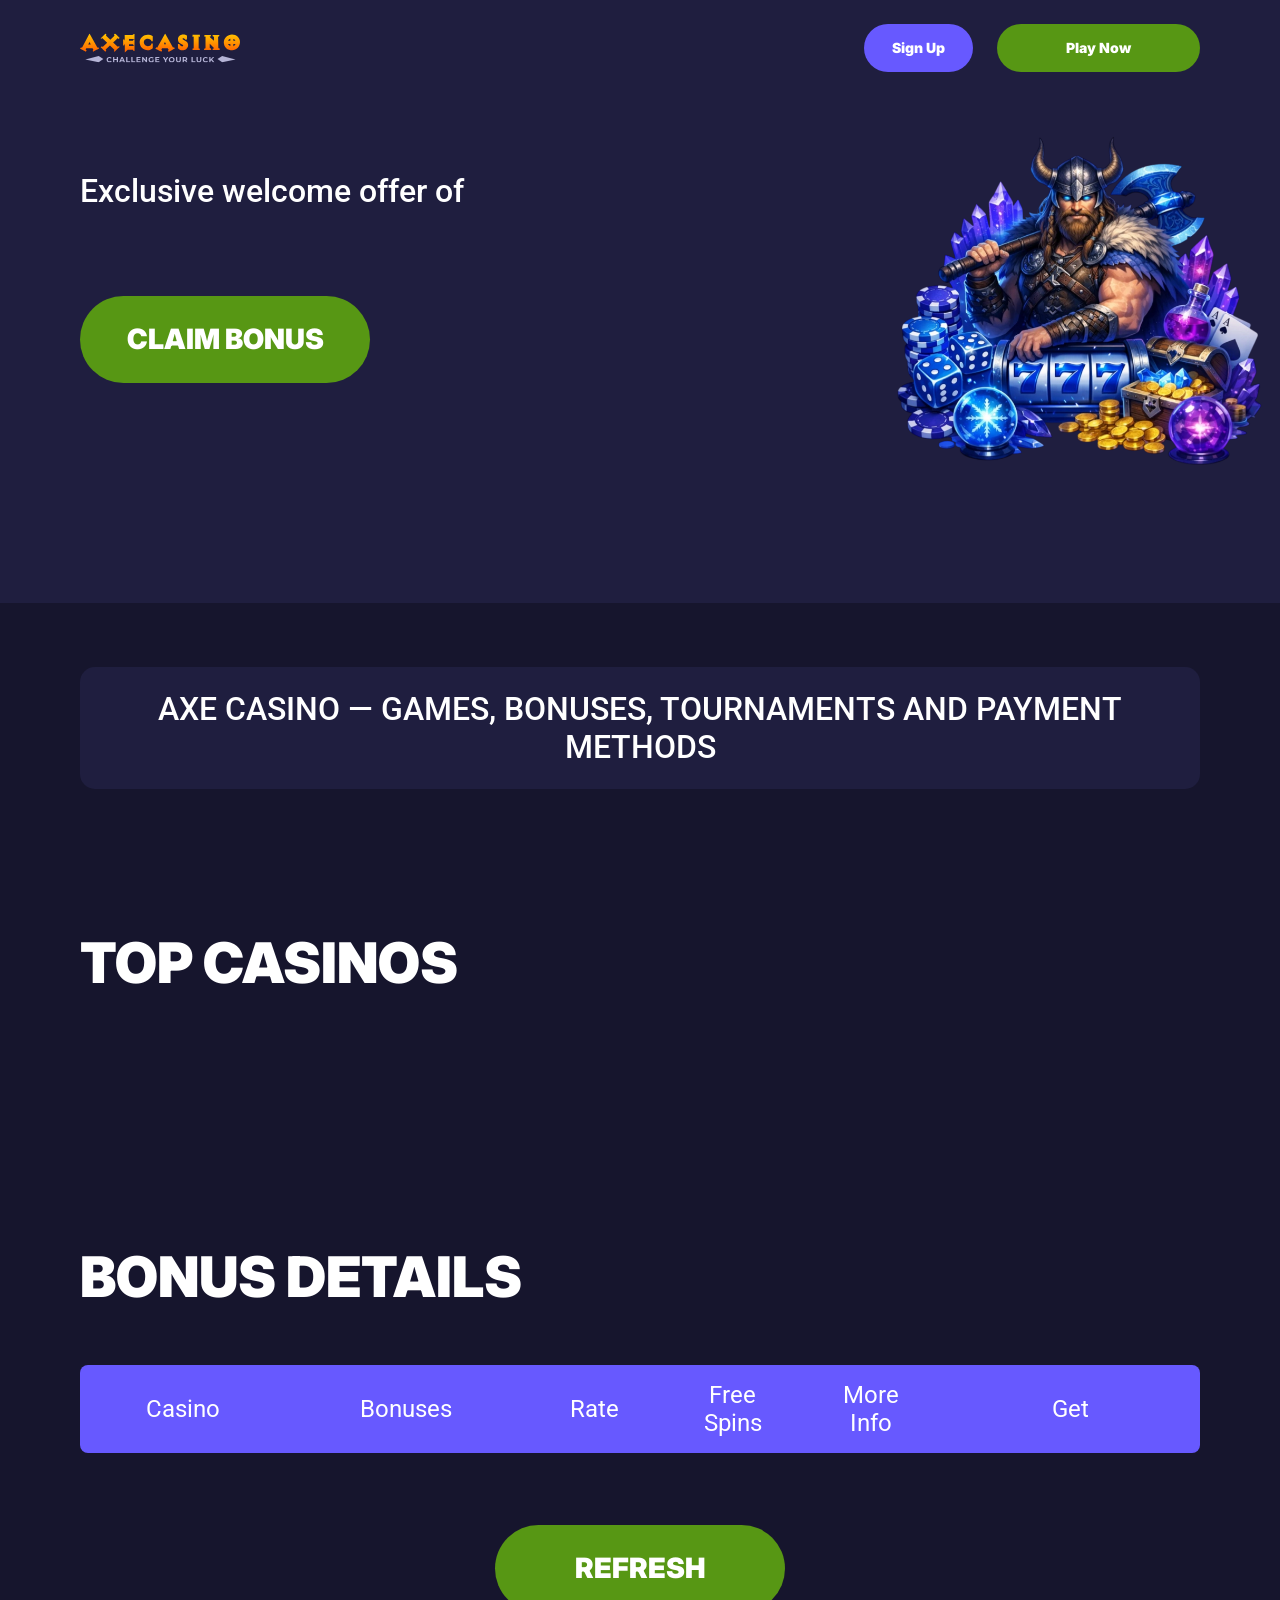
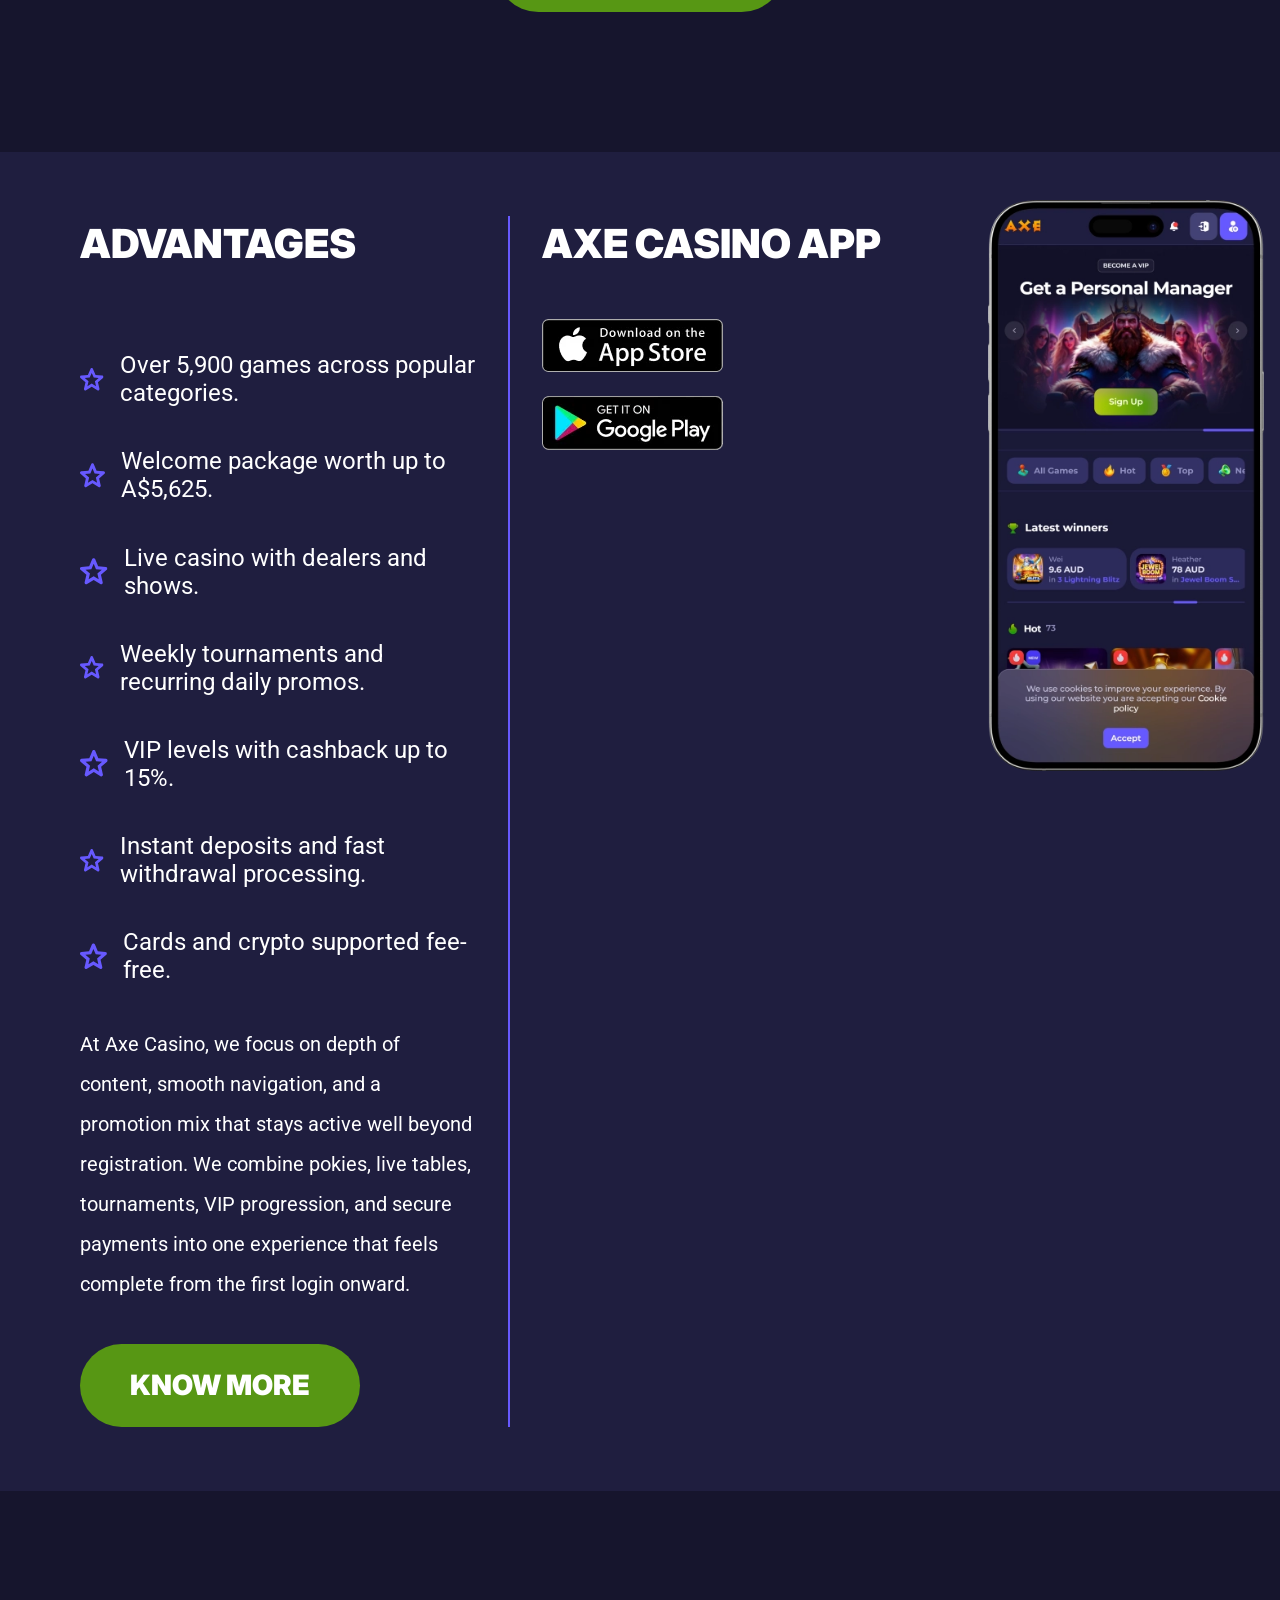
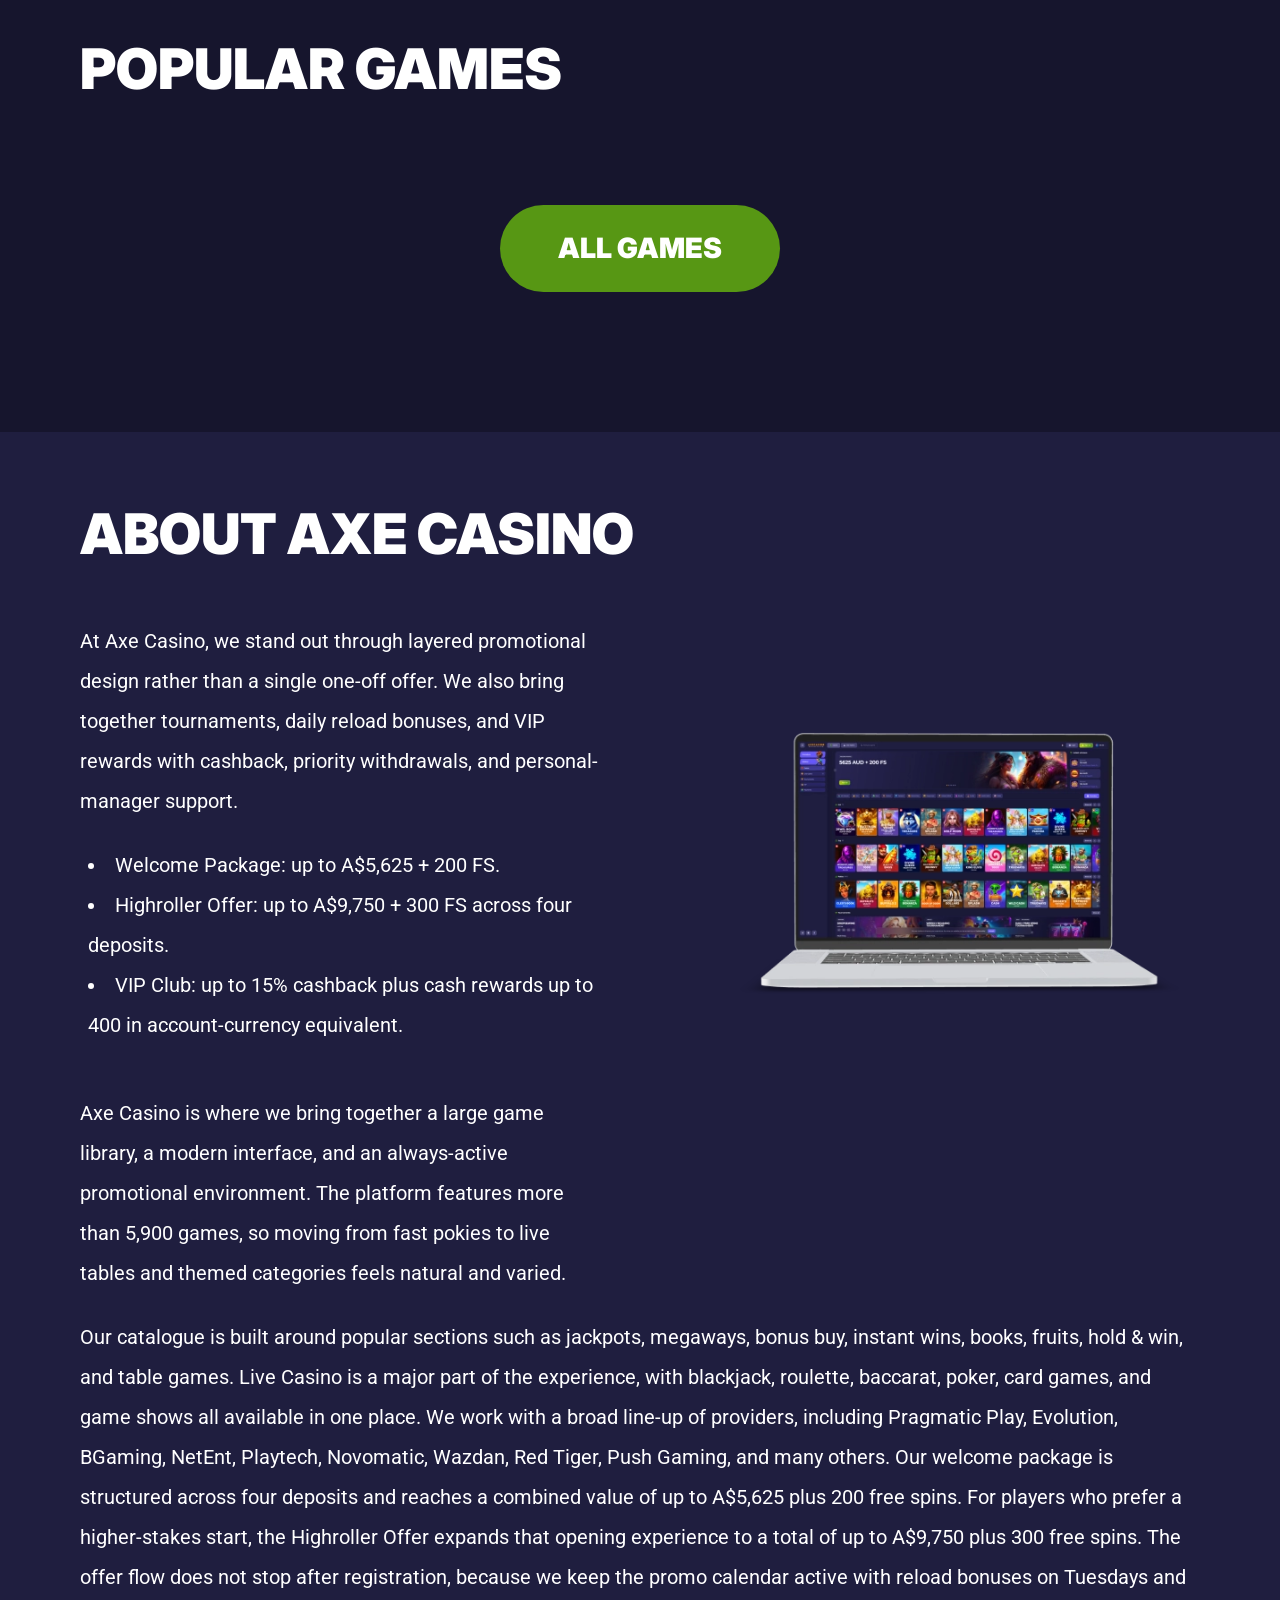
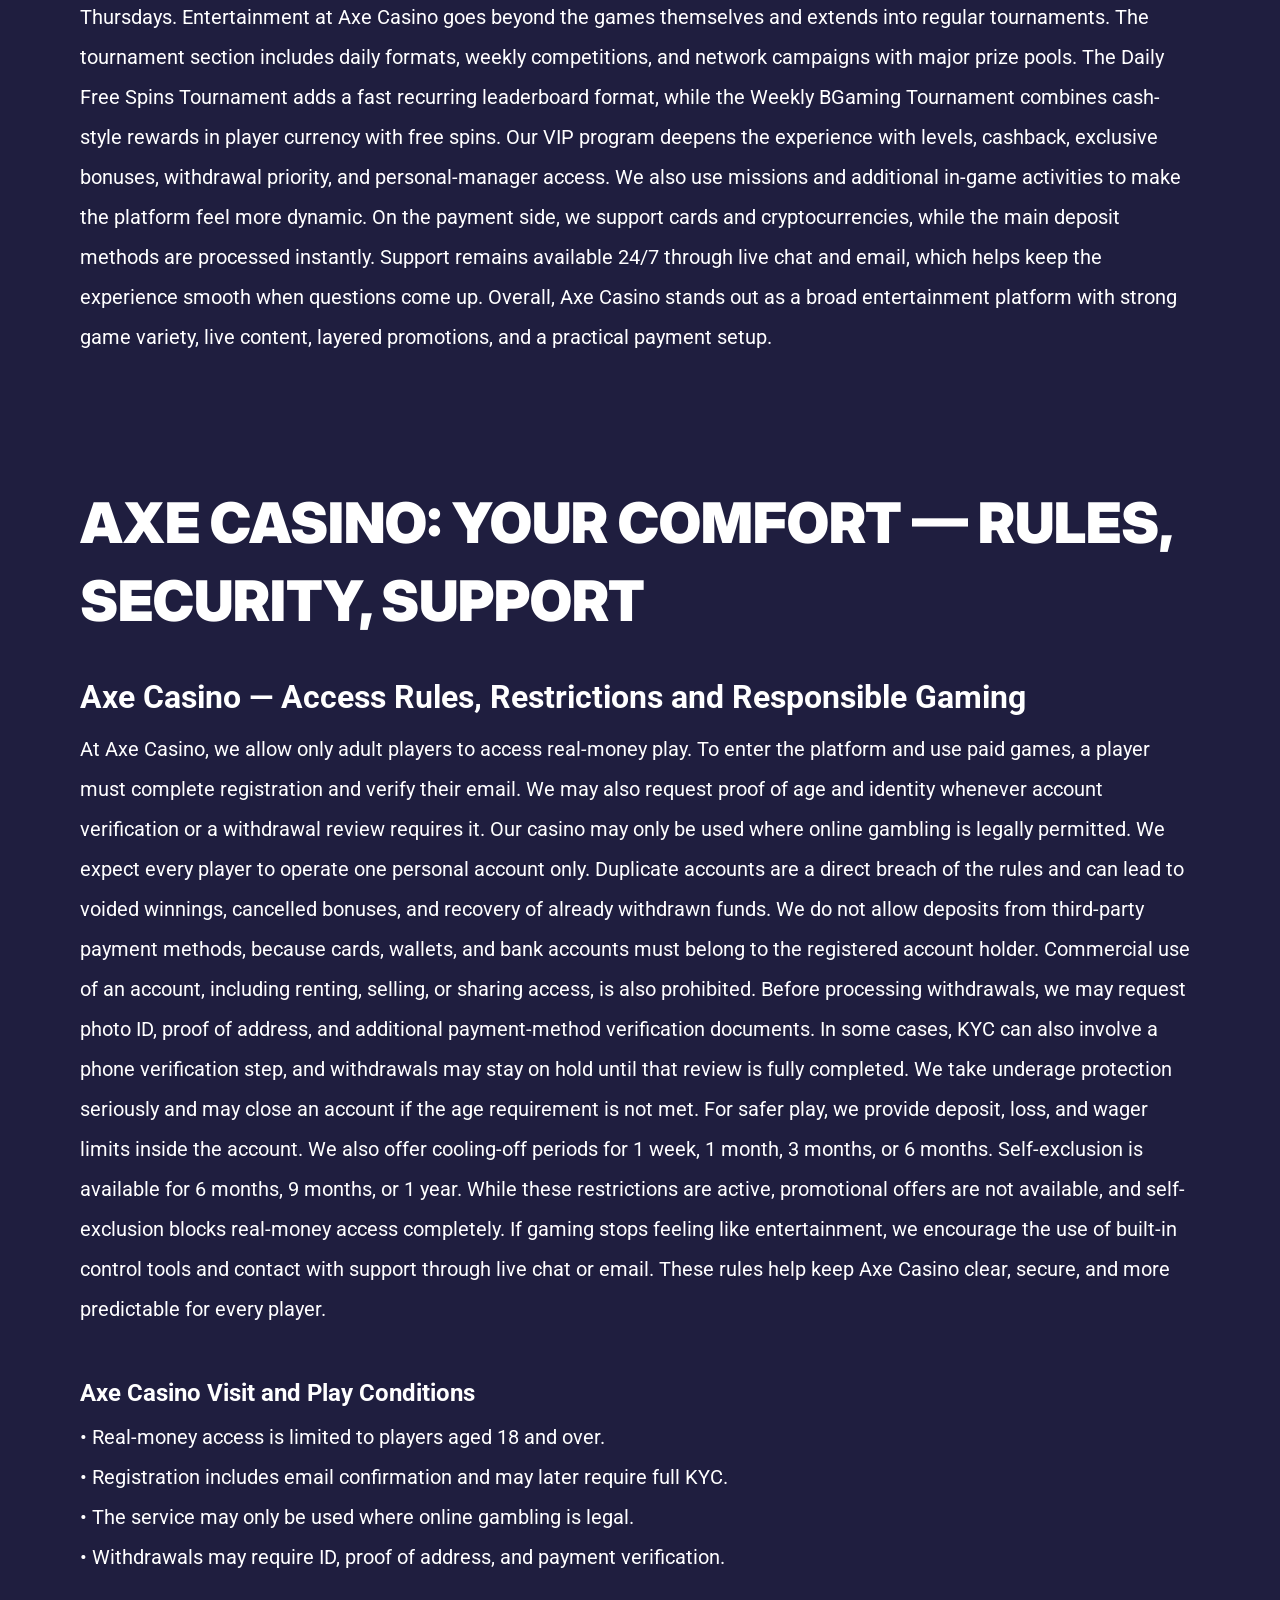
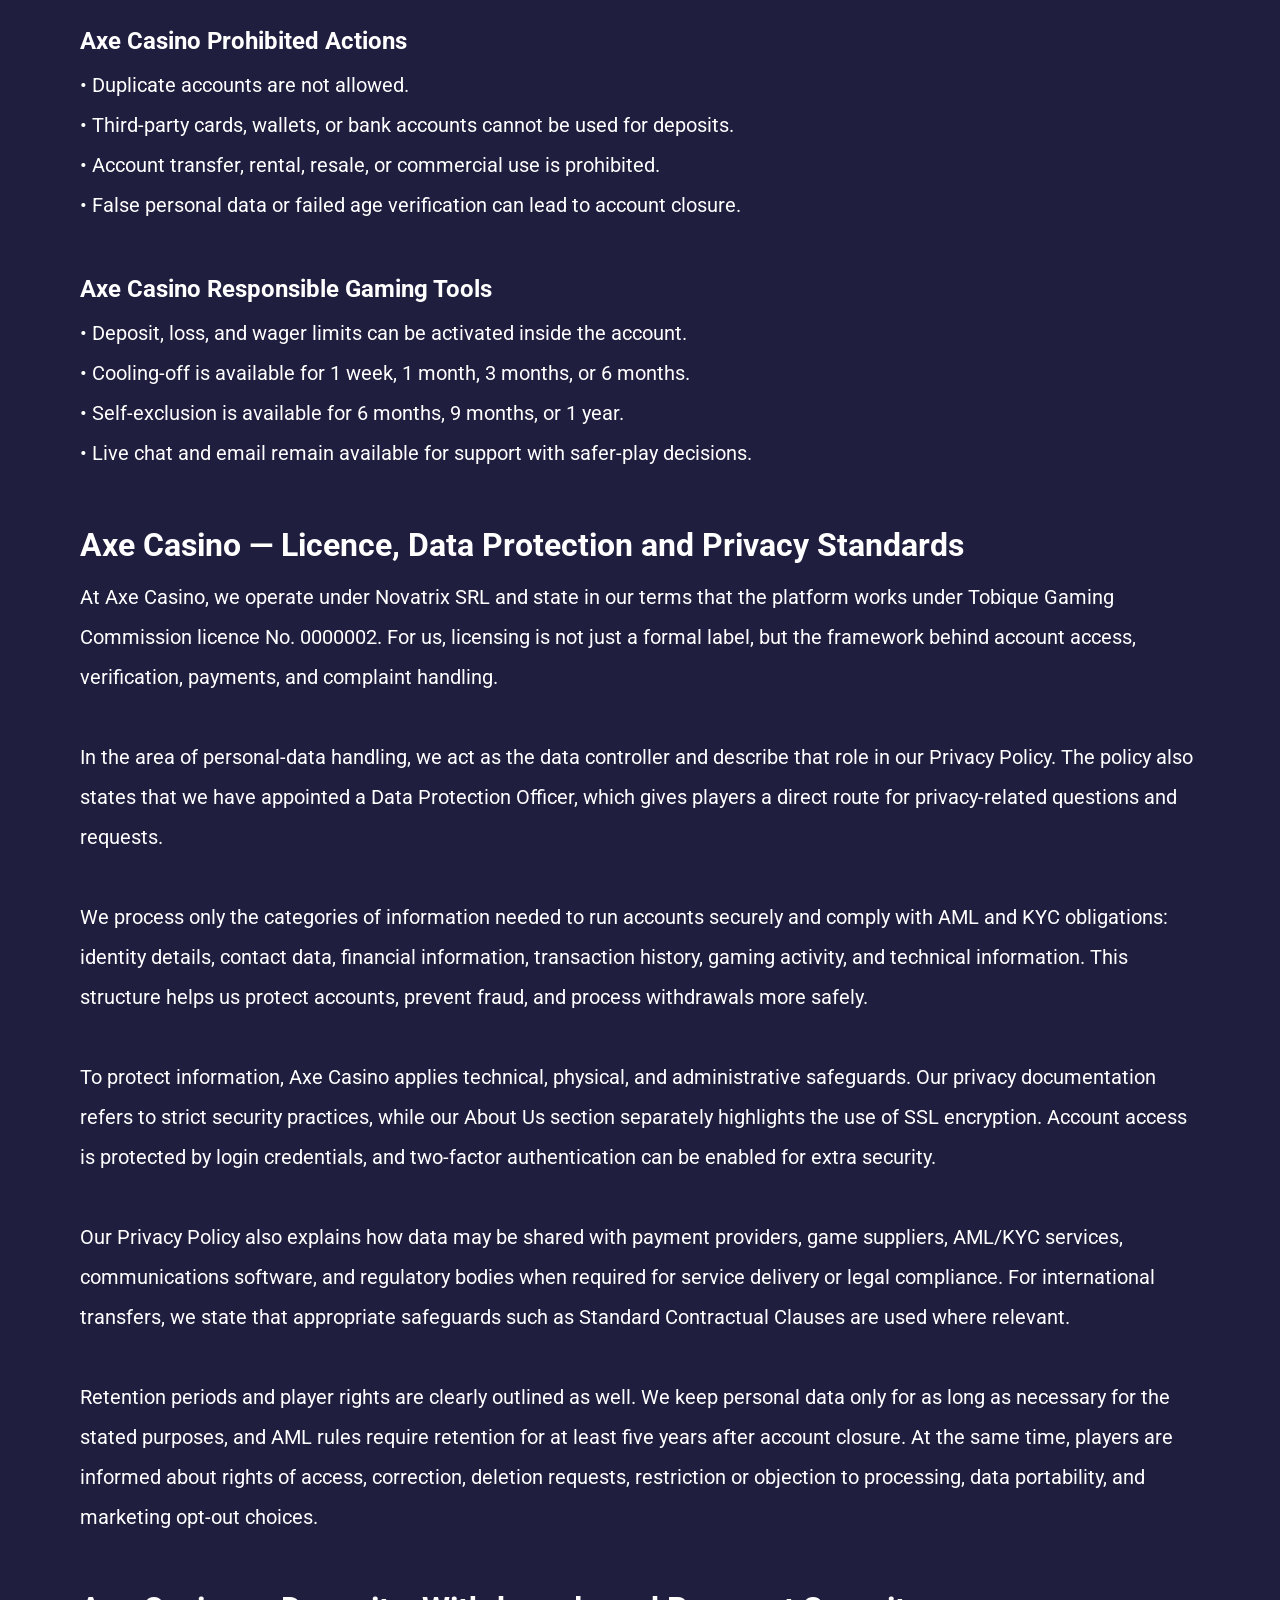
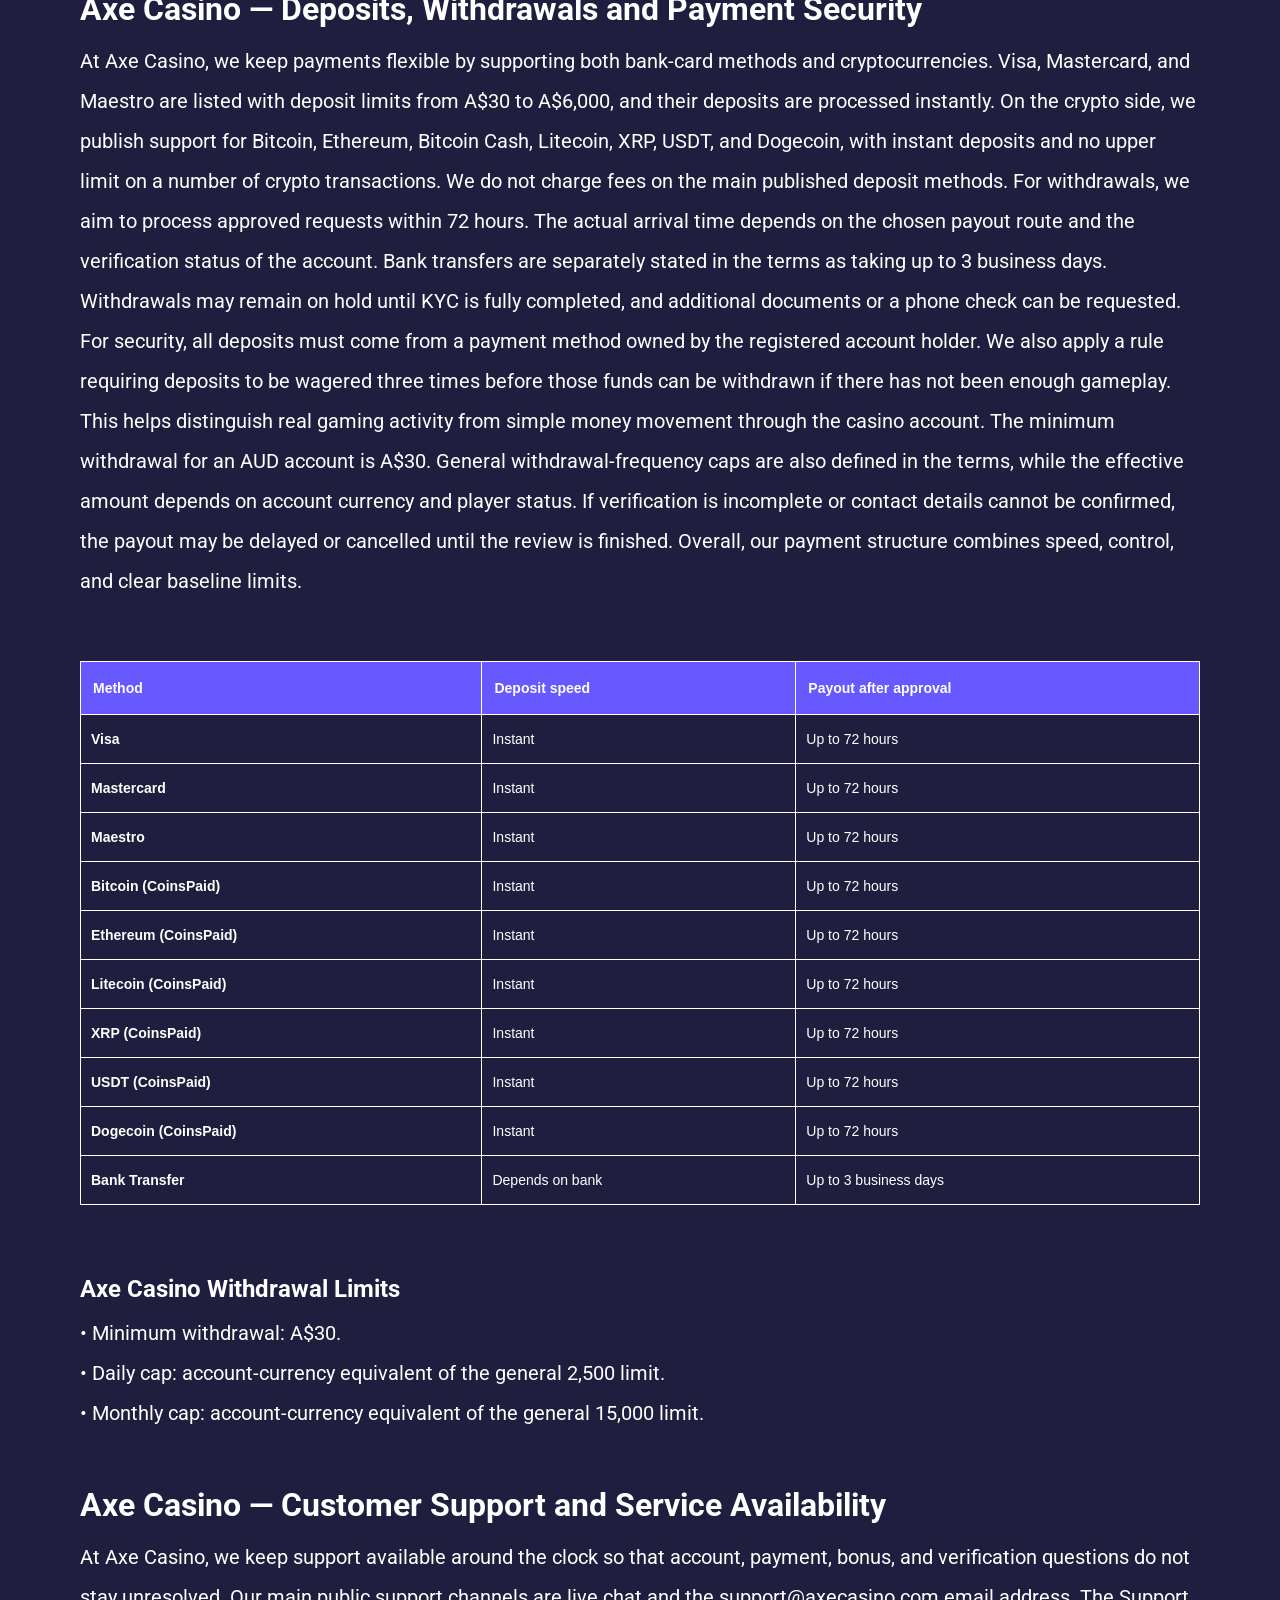
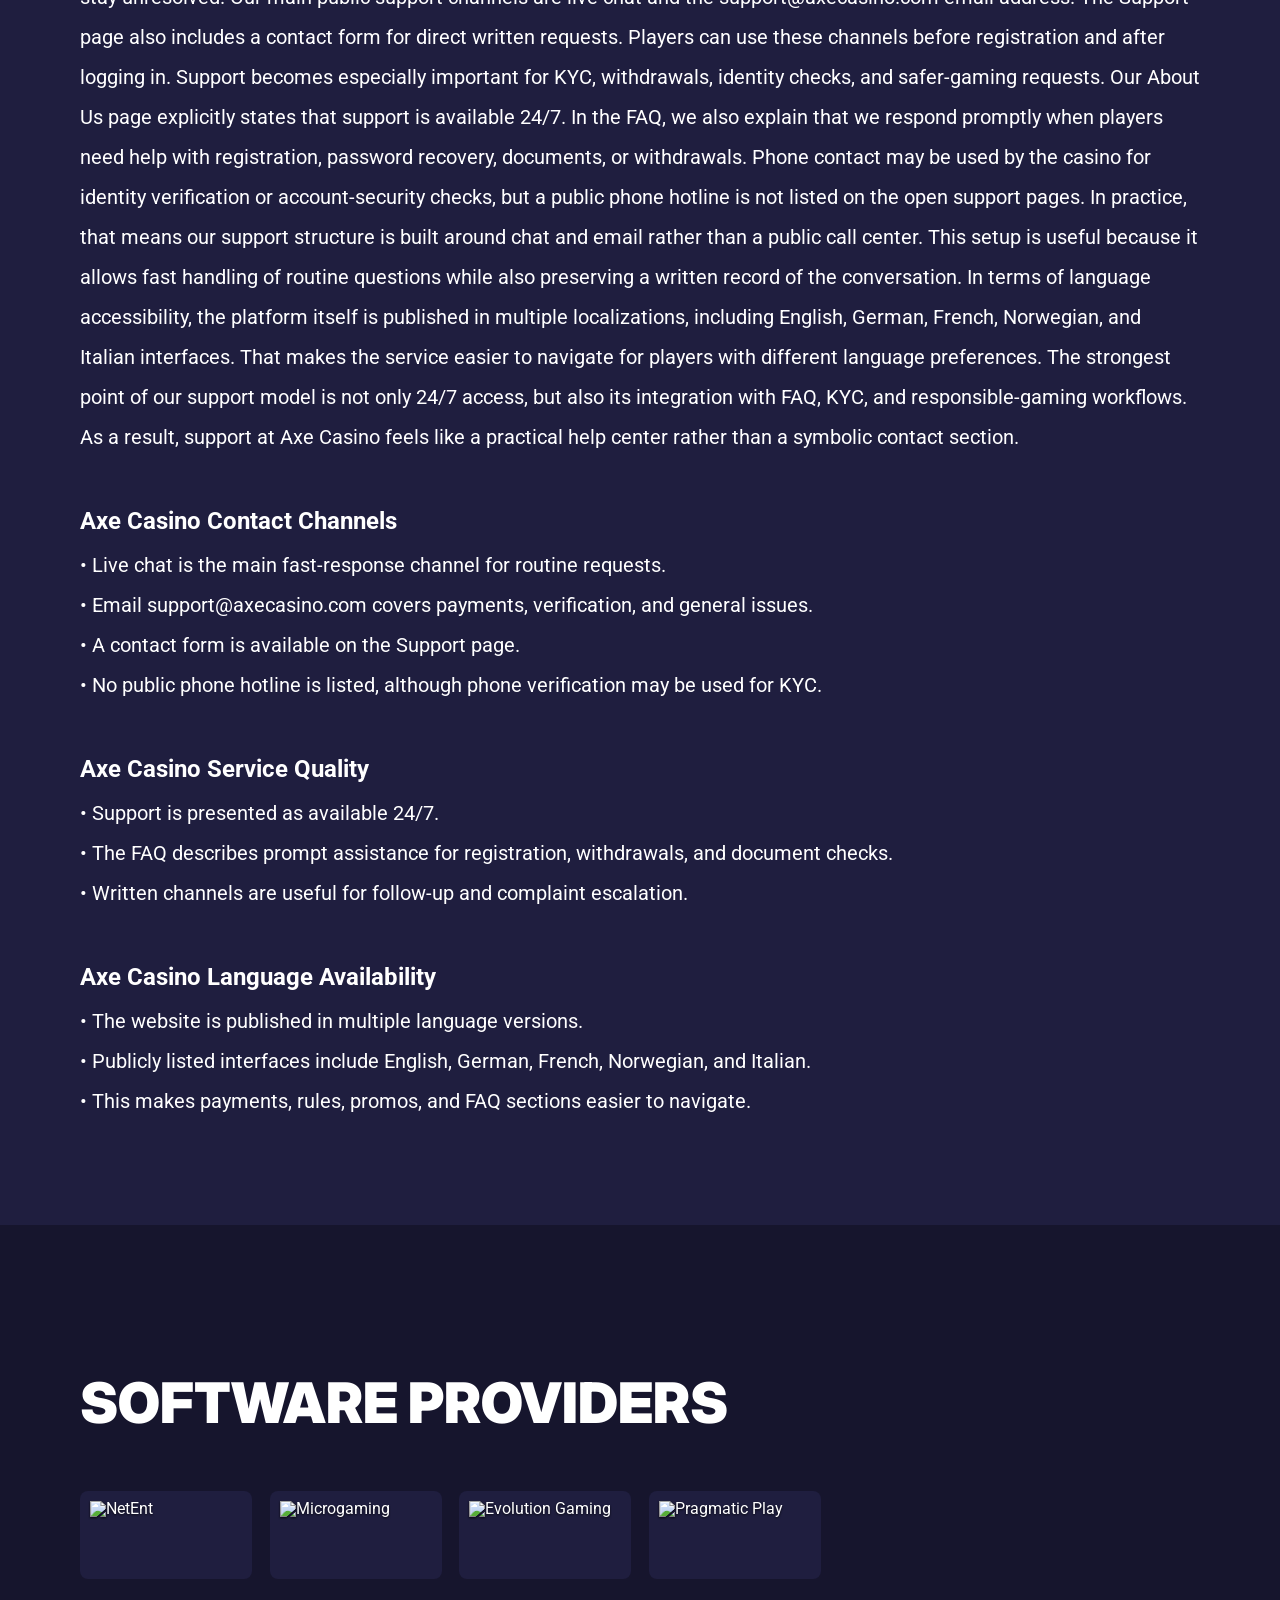
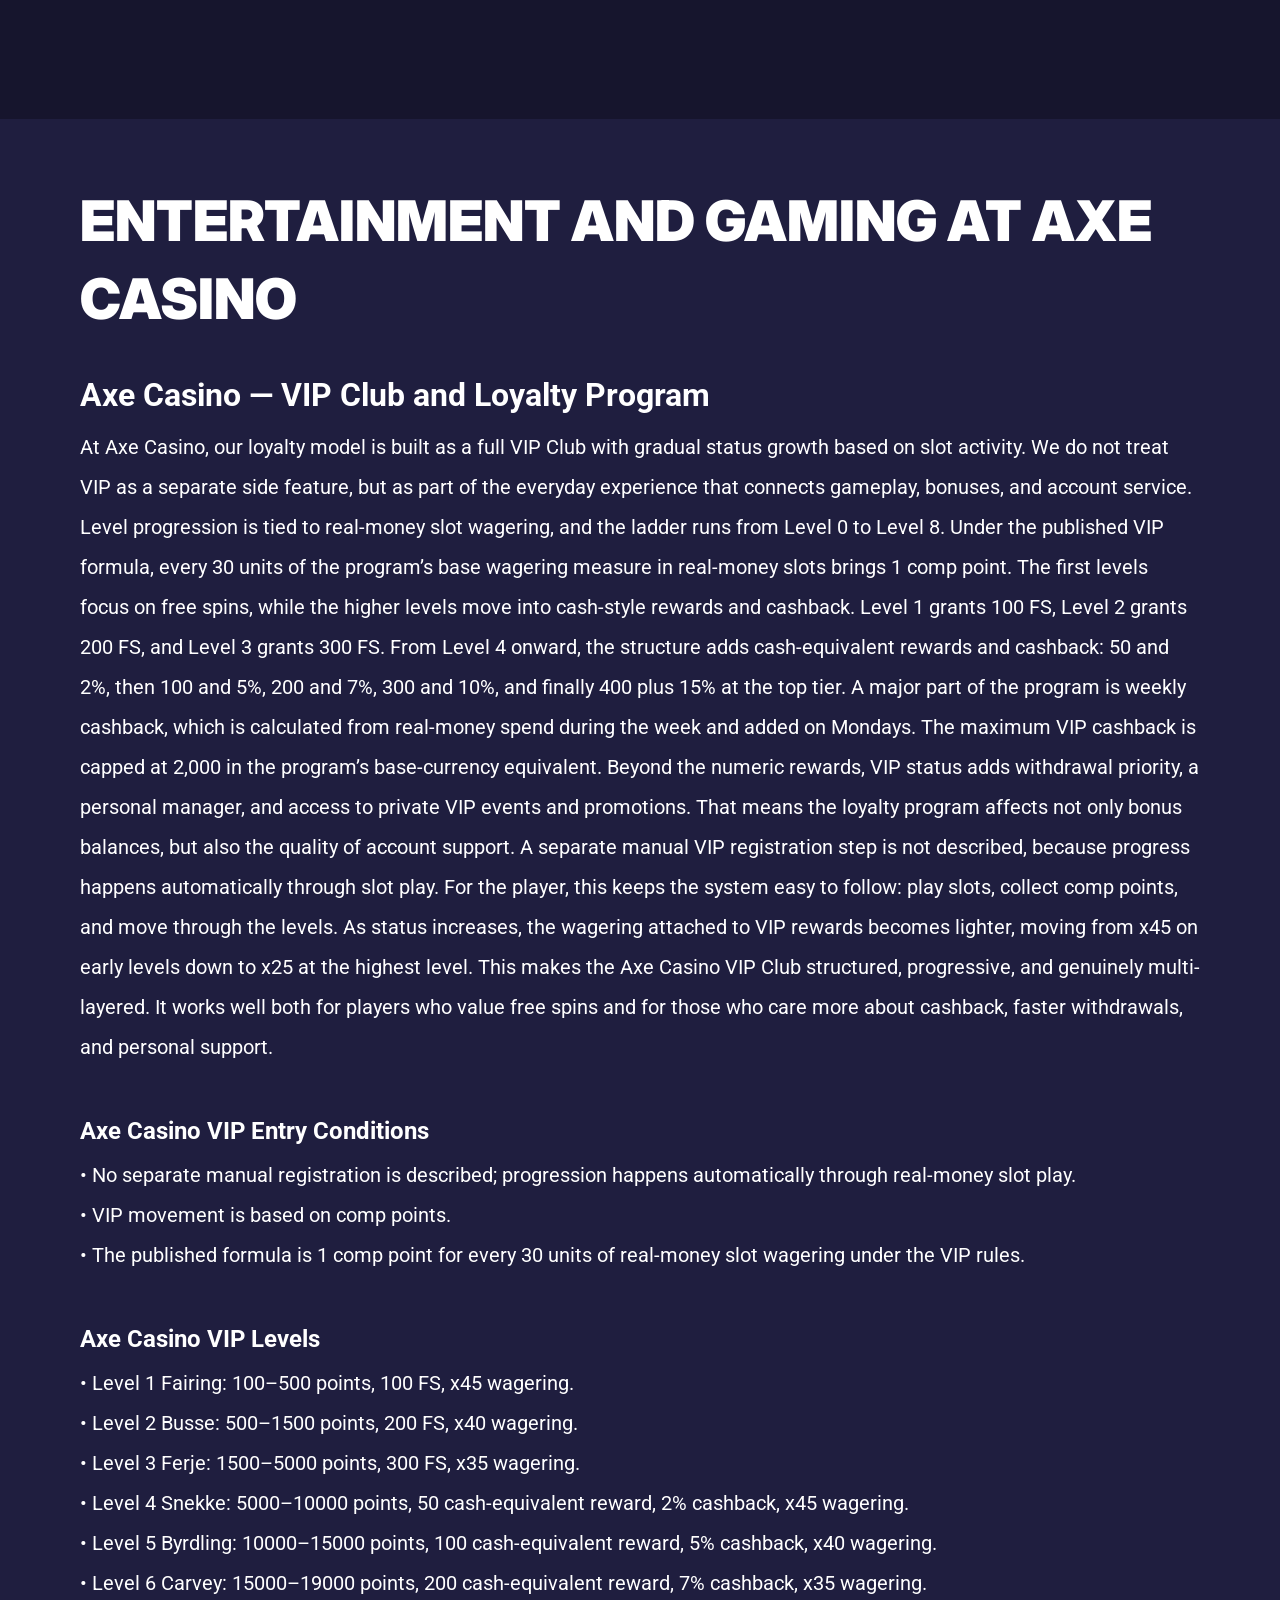
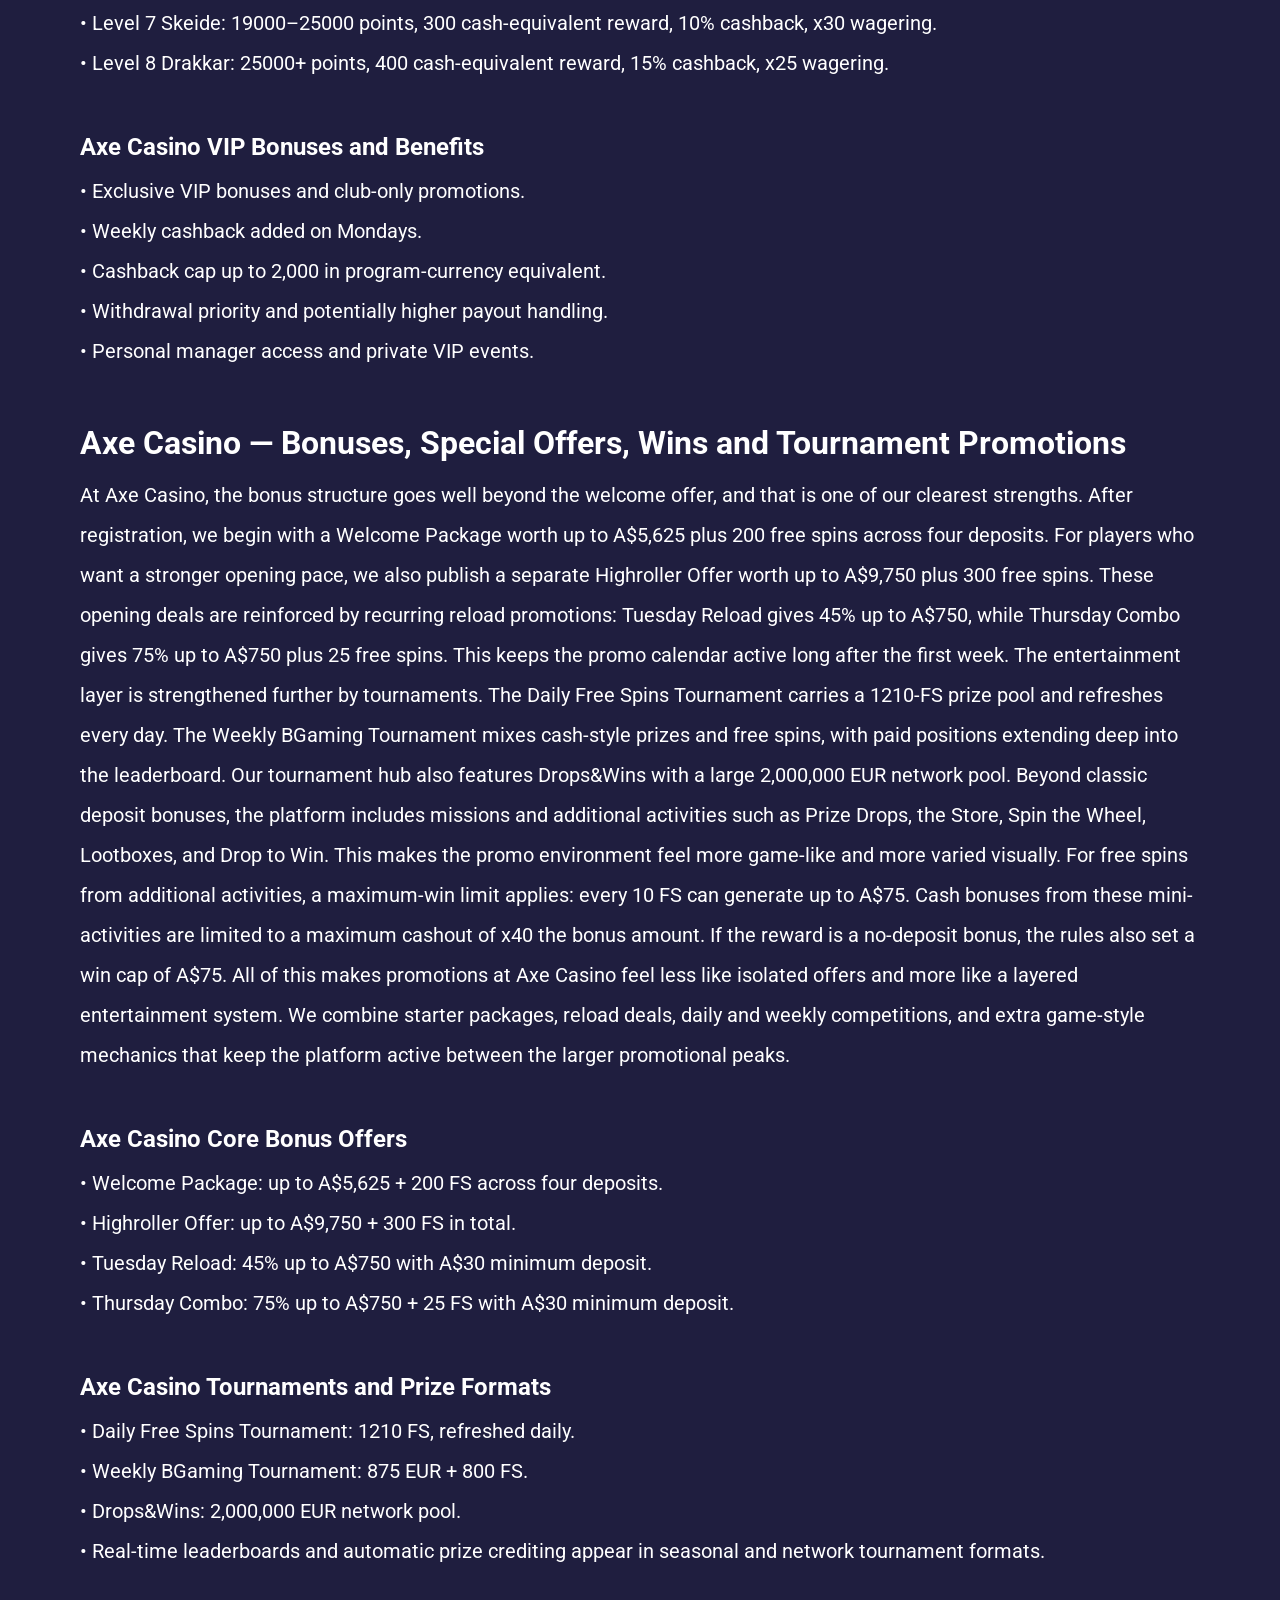
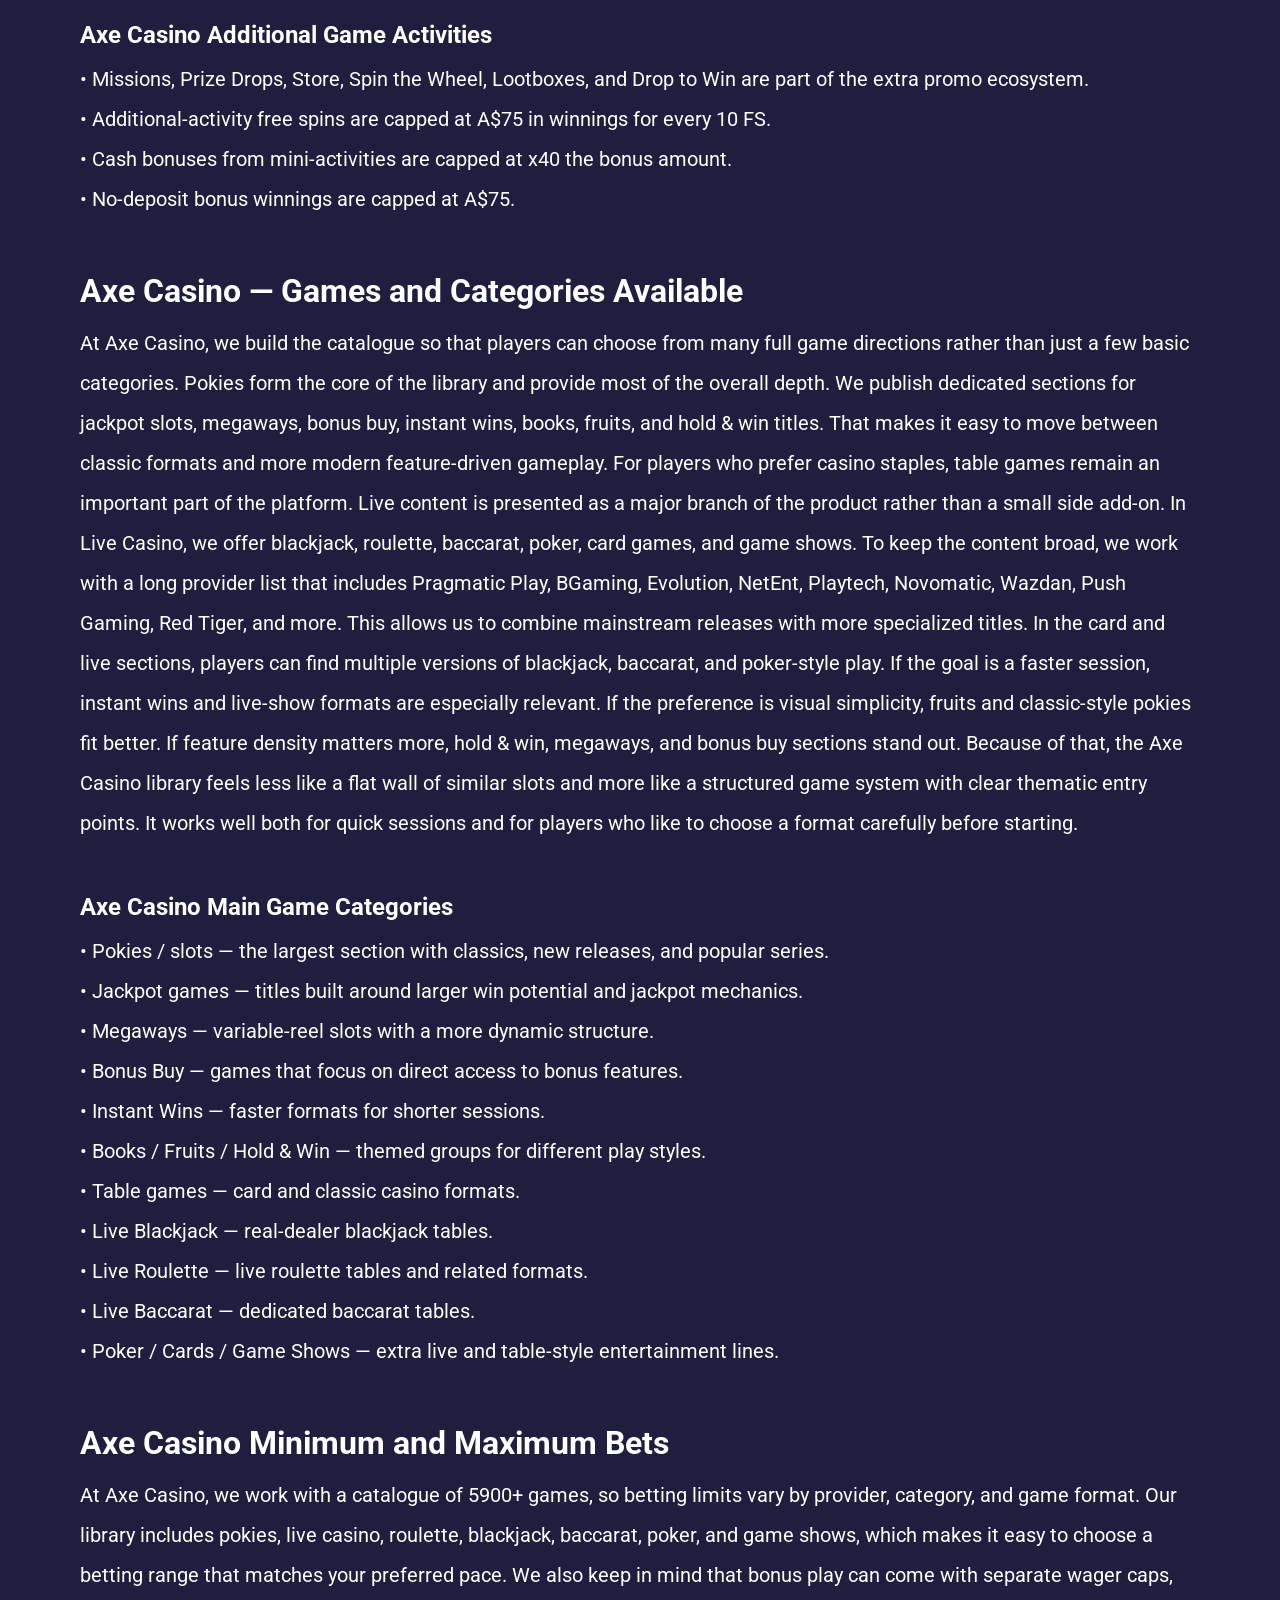
==== index.html @ 53b5c056 "Site update" ====
<!DOCTYPE html>
<html lang="en-AU">

<head>
    <meta charset="utf-8">

    <script src="./index.js"></script>

    <link rel="manifest" href="./manifest.json">

    <link rel="preconnect" href="https://fonts.googleapis.com" />
    <link rel="preconnect" href="https://fonts.gstatic.com" crossorigin />

    <!-- Google Fonts -->
    <link
            href="https://fonts.googleapis.com/css2?family=Inter:wght@300;400;500;600;700&display=swap"
            rel="stylesheet"
    />
    <!-- Google Fonts -->

    <!-- Google Fonts -->
    <link
            href="https://fonts.googleapis.com/css2?family=Roboto:wght@300;400;500;600;700&display=swap"
            rel="stylesheet"
    />

    <meta name="viewport" content="width=device-width, initial-scale=1, minimum-scale=1, maximum-scale=2">
    <link rel="preload" as="image" href="_assets/images/1774517701-logo-27.svg" fetchpriority="high">
    <link rel="stylesheet" href="./normalize.css">
    <link rel="stylesheet" href="./index.css">
    <meta name="theme-color" content="">
    <title>Axe Casino is a modern online casino with a large selection of slots, live games, bonus offers, tournaments, and convenient payment methods. Explore registration, login, payouts, VIP features, and the key highlights of Axe Casino.</title>
    <meta name="description"
          content="Paf Casino Sweden erbjuder snabba uttag, satsningsfria bonusar, ett brett urval av spel, säkra insättningar och uttag. Spela med komfort och säkerhet och glöm inte att hämta din bonus!">
    <link rel="canonical" href="https://axecasino-online.com">
    <meta property="og:title" content="Axe Casino is a modern online casino with a large selection of slots, live games, bonus offers, tournaments, and convenient payment methods. Explore registration, login, payouts, VIP features, and the key highlights of Axe Casino.">
    <meta property="og:description"
          content="Paf Casino Sweden erbjuder snabba uttag, satsningsfria bonusar, ett brett urval av spel, säkra insättningar och uttag. Spela med komfort och säkerhet och glöm inte att hämta din bonus!">
    <meta property="og:url" content="https://axecasino-online.com">
    <meta property="og:site_name" content="Axe Casino is a modern online casino with a large selection of slots, live games, bonus offers, tournaments, and convenient payment methods. Explore registration, login, payouts, VIP features, and the key highlights of Axe Casino.">
    <meta property="og:locale" content="en-AU">
    <meta property="og:image" content="_assets/images/1774517724-axec.webp">
    <meta property="og:image:width" content="1200">
    <meta property="og:image:height" content="630">
    <meta property="og:type" content="website">
    <meta name="twitter:card" content="summary_large_image">
    <meta name="twitter:site" content="axecasino-online.com">
    <meta name="twitter:title" content="Axe Casino is a modern online casino with a large selection of slots, live games, bonus offers, tournaments, and convenient payment methods. Explore registration, login, payouts, VIP features, and the key highlights of Axe Casino.">
    <meta name="twitter:description"
          content="Paf Casino Sweden erbjuder snabba uttag, satsningsfria bonusar, ett brett urval av spel, säkra insättningar och uttag. Spela med komfort och säkerhet och glöm inte att hämta din bonus!">
    <meta name="twitter:image" content="_assets/images/1774517724-axec.webp">
    <meta name="twitter:image:width" content="1200">
    <meta name="twitter:image:height" content="630">
    <link rel="icon" href="_assets/images/1774517724-favicon-13.webp" type="image/x-icon" sizes="16x16">
    <meta name="language" content="en-AU">

    <link rel="apple-touch-icon" href="_assets/images/1774517694-favicon-13.webp" sizes="96x96">
    <link rel="icon" href="_assets/images/1774517694-favicon-13.webp" type="image/webp" sizes="192x192">

    <link rel="preload" href="_assets/images/1774517752-axec.webp" as="image" fetchpriority="high">

    <link rel="alternate" hreflang="x-default" href="https://axecasino-online.com" />
    <link rel="alternate" hreflang="en" href="https://axecasino-online.com" />
</head>

<body>
<svg
        style="display: none"
        xmlns="http://www.w3.org/2000/svg"
        width="1em"
        height="1em"
        viewBox="0 0 256 256"
>
    <symbol id="minus-icon" viewBox="0 0 256 256">
        <path
                fill="#6759FF"
                d="M228 128a12 12 0 0 1-12 12H40a12 12 0 0 1 0-24h176a12 12 0 0 1 12 12"
        />
    </symbol>
</svg>

<svg
        style="display: none"
        xmlns="http://www.w3.org/2000/svg"
        width="1em"
        height="1em"
        viewBox="0 0 32 32"
>
    <symbol id="globe-icon" viewBox="0 0 32 32">
        <path
                fill="#579714"
                d="M32.032 16c0-8.501-6.677-15.472-15.072-15.969-0.173-0.019-0.346-0.032-0.523-0.032-0.052 0-0.104 0.005-0.156 0.007-0.093-0.002-0.186-0.007-0.281-0.007-8.84 0-16.032 7.178-16.032 16.001s7.192 16.001 16.032 16.001c0.094 0 0.188-0.006 0.281-0.008 0.052 0.002 0.104 0.008 0.156 0.008 0.176 0 0.349-0.012 0.523-0.032 8.395-0.497 15.072-7.468 15.072-15.969zM29.049 21.151c-0.551-0.16-1.935-0.507-4.377-0.794 0.202-1.381 0.313-2.84 0.313-4.357 0-1.196-0.069-2.354-0.197-3.469 3.094-0.37 4.45-0.835 4.54-0.867l-0.372-1.050c0.695 1.659 1.080 3.478 1.080 5.386 0 1.818-0.352 3.555-0.987 5.151zM8.921 16c0-1.119 0.074-2.212 0.21-3.263 1.621 0.127 3.561 0.222 5.839 0.243v6.939c-2.219 0.021-4.114 0.111-5.709 0.234-0.22-1.319-0.34-2.715-0.34-4.154zM16.967 2.132c2.452 0.711 4.552 4.115 5.492 8.628-1.512 0.12-3.332 0.209-5.492 0.229v-8.857zM14.971 2.156v8.832c-2.136-0.021-3.965-0.109-5.502-0.226 0.96-4.457 3.076-7.836 5.502-8.606zM14.971 21.913l0 7.929c-2.263-0.718-4.256-3.705-5.293-7.719 1.492-0.11 3.253-0.189 5.292-0.21zM16.967 29.868l-0-7.955c2.061 0.020 3.814 0.102 5.288 0.217-1.019 4.067-3 7.076-5.288 7.738zM16.967 19.92l0-6.939c2.291-0.021 4.218-0.118 5.818-0.25 0.131 1.053 0.203 2.147 0.203 3.268 0 1.442-0.116 2.84-0.329 4.16-1.575-0.128-3.462-0.219-5.692-0.24zM28.588 9.81c-0.302 0.094-1.564 0.453-4.094 0.751-0.564-2.998-1.584-5.561-2.91-7.412 3.048 1.325 5.535 3.697 7.005 6.661zM11.213 2.831c-1.632 1.873-2.963 4.568-3.691 7.754-2.265-0.245-3.623-0.534-4.166-0.665 1.585-3.27 4.407-5.836 7.856-7.088zM2.614 11.787c0.385 0.104 1.841 0.467 4.549 0.766-0.155 1.107-0.24 2.26-0.24 3.447 0 1.509 0.136 2.96 0.383 4.334-2.325 0.251-3.755 0.552-4.396 0.706-0.607-1.566-0.944-3.264-0.944-5.041 0-1.467 0.228-2.883 0.649-4.213zM3.784 22.886c0.727-0.154 2.029-0.39 3.956-0.591 0.759 2.803 1.993 5.175 3.473 6.874-3.16-1.148-5.79-3.398-7.429-6.282v0zM21.583 28.849c1.195-1.665 2.14-3.907 2.728-6.525 1.982 0.227 3.226 0.494 3.853 0.652-1.5 2.596-3.808 4.669-6.581 5.873z">
        </path>
    </symbol>
</svg>

<svg width="32" height="31" viewBox="0 0 32 31" fill="none" xmlns="http://www.w3.org/2000/svg">
    <symbol id="star-icon" viewBox="0 0 32 31">
        <path d="M10.0431 24.5932L15.8898 21.0667L21.7365 24.6396L20.2052 17.9577L25.3559 13.5031L18.5811 12.8999L15.8898 6.58913L13.1985 12.8535L6.42371 13.4567L11.5744 17.9577L10.0431 24.5932ZM15.8898 25.4285L8.187 30.0687C7.84672 30.2853 7.49096 30.3781 7.11975 30.3471C6.74853 30.3162 6.42371 30.1925 6.1453 29.9759C5.86688 29.7594 5.65034 29.489 5.49566 29.1648C5.34099 28.8406 5.31005 28.4768 5.40286 28.0734L7.44456 19.3034L0.623417 13.4103C0.314068 13.1319 0.121034 12.8145 0.0443157 12.4581C-0.0324028 12.1017 -0.00951111 11.754 0.112991 11.415C0.235493 11.0759 0.421103 10.7975 0.669819 10.5797C0.918536 10.362 1.25882 10.2227 1.69067 10.1621L10.6927 9.37327L14.1729 1.11366C14.3276 0.742438 14.5676 0.464023 14.8931 0.278414C15.2185 0.0928044 15.5507 0 15.8898 0C16.2288 0 16.5611 0.0928044 16.8865 0.278414C17.2119 0.464023 17.452 0.742438 17.6067 1.11366L21.0869 9.37327L30.0889 10.1621C30.522 10.224 30.8623 10.3632 31.1098 10.5797C31.3572 10.7963 31.5428 11.0747 31.6666 11.415C31.7903 11.7553 31.8138 12.1036 31.7371 12.46C31.6604 12.8163 31.4667 13.1331 31.1562 13.4103L24.335 19.3034L26.3767 28.0734C26.4695 28.4756 26.4386 28.8394 26.2839 29.1648C26.1292 29.4902 25.9127 29.7606 25.6343 29.9759C25.3559 30.1912 25.0311 30.315 24.6598 30.3471C24.2886 30.3793 23.9329 30.2865 23.5926 30.0687L15.8898 25.4285Z" fill="#6759FF"/>
    </symbol>
</svg>

<svg
        xmlns="http://www.w3.org/2000/svg"
        width="1em"
        height="1em"
        viewBox="0 0 256 256"
>
    <symbol id="plus-icon" viewBox="0 0 256 256">
        <path
                fill="#6759FF"
                d="M228 128a12 12 0 0 1-12 12h-76v76a12 12 0 0 1-24 0v-76H40a12 12 0 0 1 0-24h76V40a12 12 0 0 1 24 0v76h76a12 12 0 0 1 12 12"
        />
    </symbol>
</svg>

<svg
        width="33"
        height="32"
        viewBox="0 0 33 32"
        fill="none"
        xmlns="http://www.w3.org/2000/svg"
>
    <symbol id="play-icon" viewBox="0 0 33 32">
        <path
                d="M16.8334 0.0786133C7.9606 0.0786133 0.767578 7.20678 0.767578 15.9998C0.767578 24.7929 7.9606 31.921 16.8334 31.921C25.7061 31.921 32.8992 24.7929 32.8992 15.9998C32.8992 7.20678 25.7061 0.0786133 16.8334 0.0786133ZM22.3861 16.8438L14.3532 21.8192C14.1907 21.9197 14.0059 21.9703 13.821 21.9703C13.6536 21.9703 13.4859 21.929 13.3342 21.8454C13.015 21.67 12.8169 21.3372 12.8169 20.9752V11.0244C12.8169 10.6625 13.015 10.3296 13.3342 10.1543C13.6533 9.97788 14.0436 9.98857 14.3532 10.1805L22.3861 15.1559C22.6796 15.3381 22.858 15.6568 22.858 15.9998C22.858 16.3428 22.6796 16.6616 22.3861 16.8438Z"
                fill="#579714"
        />
    </symbol>
</svg>

<svg
        width="20"
        height="20"
        viewBox="0 0 20 20"
        fill="none"
        xmlns="http://www.w3.org/2000/svg"
>
    <symbol id="information-outline" viewBox="0 0 20 20">
        <path
                d="M9 7H11V5H9V7ZM10 18C5.59 18 2 14.41 2 10C2 5.59 5.59 2 10 2C14.41 2 18 5.59 18 10C18 14.41 14.41 18 10 18ZM10 0C8.68678 0 7.38642 0.258658 6.17317 0.761205C4.95991 1.26375 3.85752 2.00035 2.92893 2.92893C1.05357 4.8043 0 7.34784 0 10C0 12.6522 1.05357 15.1957 2.92893 17.0711C3.85752 17.9997 4.95991 18.7362 6.17317 19.2388C7.38642 19.7413 8.68678 20 10 20C12.6522 20 15.1957 18.9464 17.0711 17.0711C18.9464 15.1957 20 12.6522 20 10C20 8.68678 19.7413 7.38642 19.2388 6.17317C18.7362 4.95991 17.9997 3.85752 17.0711 2.92893C16.1425 2.00035 15.0401 1.26375 13.8268 0.761205C12.6136 0.258658 11.3132 0 10 0ZM9 15H11V9H9V15Z"
                fill="#ffffff"
        />
    </symbol>
</svg>

<div class="wrapper">
    <header class="header" id="top">
        <div class="headerBlock">
            <div class="headerLogoContainer"><a href="https://axecasino-online.com" aria-label="Main page"><img class="header__logo logo"
                                                                                                     src="_assets/images/1774517701-logo-27.svg" alt="Axe Casino Logo" /></a></div>
            <ul class="nav__list">
                <li class="nav__item"><a class="nav__link" target="_blank" href="casino.html?id=example-offer-id"
                                         aria-label="Sign Up" id="navSignUp"> Sign Up </a></li>
                <li class="nav__item nav__itemLarge"><a class="nav__link nav__linkLarge" target="_blank"
                                                        href="casino.html?id=example-offer-id" aria-label="Play Now" id="navPlayNow"> Play Now </a>
                </li>
            </ul>
        </div>
    </header>
    <main class="main">
        <section class="heroContainer">
            <div class="hero">
                <div class="heroBlock block">
                    <div class="heroGroup">
                        <div class="heroTextGroup">
                            <p class="heroText heroTextDesktop">Exclusive welcome offer of</p>
                            <p class="heroText heroTextMobile">Exclusive welcome bonus of</p>
                            <p class="heroText heroTextBonus" id="bonusText"></p>
                        </div><a target="_blank" class="heroLink" id="bonusLink" href="/" aria-label="Play game"><span
                            class="heroButton btn btn--large">Claim Bonus</span></a>
                    </div>
                </div>
            </div>
            <div class="heroUnder">
                <h1 class="heroText heroMainTitle">Axe Casino — Games, Bonuses, Tournaments and Payment Methods</h1>
            </div>
        </section>
        <div class="bonusesCircleContainer">
            <section class="topCasino">
                <div class="container">
                    <div class="topCasinoBlock block">
                        <h2 class="topCasinoTitle title"><span>Top Casinos <span id="countryName"></span></span>
                        </h2>
                        <div class="topCasinoGroup" id="casinoCardContainer">
                            <!-- Casino cards will be dynamically inserted here --></div><button
                            class="topCasinoButton btn btn--large" id="showMoreButton"> All Casino </button>
                    </div>
                </div>
            </section>
            <section class="bonusDetails" id="bonuses">
                <div class="container">
                    <div class="bonusDetailsBlock block">
                        <h2 class="bonusDetailsTitle title"><span>Bonus Details</span></h2>
                        <div class="bonusDetailsGroup">
                            <div class="bonusTable">
                                <div class="bogradientContainer">
                                    <div class="bonusTableRow bonusTableHeader">
                                        <div class="bonusTableHead">
                                            <p class="bonusHeaderText bonusHeaderCasino">Casino</p>
                                        </div>
                                        <div class="bonusTableHead">
                                            <p class="bonusHeaderText bonusDetailsWelcome">Bonuses</p>
                                        </div>
                                        <div class="bonusTableHead">
                                            <p class="bonusHeaderText">Rate</p>
                                        </div>
                                        <div class="bonusTableHead">
                                            <p class="bonusHeaderText bonusHeaderTextSpins">Free Spins</p>
                                        </div>
                                        <div class="bonusTableHead">
                                            <p class="bonusHeaderText">More Info</p>
                                        </div>
                                        <div class="bonusTableHead">
                                            <p class="bonusHeaderText bonusClaimBonus">Get</p>
                                        </div>
                                    </div>
                                </div><!-- Bonus rows will be dynamically inserted here -->
                                <div id="bonusTableRows"></div>
                            </div>
                        </div><button class="bonusDetailsButton btn btn--large" id="refreshButton"> Refresh
                    </button>
                    </div>
                </div>
            </section>
        </div>
        <div class="advantagesCircleContainer">
            <section class="advantages">
                <div class="container">
                    <div class="advantagesBlock block">
                        <div class="advantagesDescription">
                            <h2 class="advantagesTitle title">Advantages</h2>
                            <ul class="advantagesList">
                                <li class="providersGroup"></li>
                                <li class="advantagesItem">
                                    <svg class="advantagesStar" width="30" height="29">
                                        <use href="#star-icon"></use>
                                    </svg>
                                    <p class="advantagesText">Over 5,900 games across popular categories.</p>
                                </li>
                                <li class="advantagesItem">
                                    <svg class="advantagesStar" width="30" height="29">
                                        <use href="#star-icon"></use>
                                    </svg>
                                    <p class="advantagesText">Welcome package worth up to A$5,625.</p>
                                </li>
                                <li class="advantagesItem">
                                    <svg class="advantagesStar" width="30" height="29">
                                        <use href="#star-icon"></use>
                                    </svg>
                                    <p class="advantagesText">Live casino with dealers and shows.</p>
                                </li>
                                <li class="advantagesItem">
                                    <svg class="advantagesStar" width="30" height="29">
                                        <use href="#star-icon"></use>
                                    </svg>
                                    <p class="advantagesText">Weekly tournaments and recurring daily promos.</p>
                                </li>
                                <li class="advantagesItem">
                                    <svg class="advantagesStar" width="30" height="29">
                                        <use href="#star-icon"></use>
                                    </svg>
                                    <p class="advantagesText">VIP levels with cashback up to 15%.</p>
                                </li>
                                <li class="advantagesItem">
                                    <svg class="advantagesStar" width="30" height="29">
                                        <use href="#star-icon"></use>
                                    </svg>
                                    <p class="advantagesText">Instant deposits and fast withdrawal processing.</p>
                                </li>
                                <li class="advantagesItem">
                                    <svg class="advantagesStar" width="30" height="29">
                                        <use href="#star-icon"></use>
                                    </svg>
                                    <p class="advantagesText">Cards and crypto supported fee-free.</p>
                                </li>
                                <li class="providersGroup">At Axe Casino, we focus on depth of content, smooth navigation, and a promotion mix that stays active well beyond registration. We combine pokies, live tables, tournaments, VIP progression, and secure payments into one experience that feels complete from the first login onward.</li>
                            </ul><a class="advantagesLink" id="advantagesLink" target="_blank" href="/" aria-label="Know more"><span
                                class="advantagesButton btn btn--large">Know more</span></a>
                        </div>
                        <div class="advantagesMobile">
                            <h2 class="advantagesTitle title advantagesAppTitle">Axe Casino App</h2><img
                                class="advantagesMobilePhone" src="_assets/images/1774517773-axe.webp" title="Axe Casino Mobile"
                                alt="Axe Casino App" />
                            <div class="advantagesStoreGroup"><a href="/" id="appStoreLink" aria-label="Play game"
                                                                 target="_blank"><img class="advantagesStore" width="181" height="53"
                                                                                      src="./assets/images/advantages/app-store.webp" alt="iOs App " title="Axe Casino App"/></a><a
                                    href="/" id="googlePlayLink" aria-label="Play game" target="_blank"><img
                                    class="advantagesStore" width="181" height="54"
                                    src="./assets/images/advantages/google-play.webp" alt="android App Axe Casino App" title="Axe Casino App" /></a>
                            </div>
                        </div>
                    </div>
                </div>
            </section>
            <section class="games" id="games">
                <div class="container">
                    <div class="gamesBlock block">
                        <h2 class="gamesTitle title"><span>Popular Games</span></h2>
                        <div class="gamesGroup" id="gamesContainer"><!-- Games will be dynamically inserted here -->
                        </div><a target="_blank" class="gamesLink" id="allGamesLink" href="/" aria-label="All Games"><span
                            class="gamesButton btn btn--large">All Games</span></a>
                    </div>
                </div>
            </section>
        </div>
        <div class="historyCircleContainer">
            <section class="history">
                <div class="container">
                    <div class="historyBlock block">
                        <h2 class="historyTitle title">About Axe Casino</h2>
                        <div class="historyGroup">
                            <div class="historyColumn">
                                <div class="historyText">
                                    <p class="historyDescription">At Axe Casino, we stand out through layered promotional design rather than a single one-off offer. We also bring together tournaments, daily reload bonuses, and VIP rewards with cashback, priority withdrawals, and personal-manager support.</p>
                                    <ul class="historyList">
                                        <li class="historyItem">Welcome Package: up to A$5,625 + 200 FS.</li>
                                        <li class="historyItem">Highroller Offer: up to A$9,750 + 300 FS across four deposits.</li>
                                        <li class="historyItem">VIP Club: up to 15% cashback plus cash rewards up to 400 in account-currency equivalent.</li>
                                    </ul>
                                    <p class="historyDescription">Axe Casino is where we bring together a large game library, a modern interface, and an always-active promotional environment. The platform features more than 5,900 games, so moving from fast pokies to live tables and themed categories feels natural and varied. </p>
                                </div>
                            </div>
                            <div class="historyColumn"><img class="historyImage"
                                                            src="_assets/images/1774517776-mac-axe.webp" alt="History" title="Axe Casino Desktop"/></div>
                        </div>
                        <p class="historyDescription">Our catalogue is built around popular sections such as jackpots, megaways, bonus buy, instant wins, books, fruits, hold &amp; win, and table games. Live Casino is a major part of the experience, with blackjack, roulette, baccarat, poker, card games, and game shows all available in one place. We work with a broad line-up of providers, including Pragmatic Play, Evolution, BGaming, NetEnt, Playtech, Novomatic, Wazdan, Red Tiger, Push Gaming, and many others. Our welcome package is structured across four deposits and reaches a combined value of up to A$5,625 plus 200 free spins. For players who prefer a higher-stakes start, the Highroller Offer expands that opening experience to a total of up to A$9,750 plus 300 free spins. The offer flow does not stop after registration, because we keep the promo calendar active with reload bonuses on Tuesdays and Thursdays. Entertainment at Axe Casino goes beyond the games themselves and extends into regular tournaments. The tournament section includes daily formats, weekly competitions, and network campaigns with major prize pools. The Daily Free Spins Tournament adds a fast recurring leaderboard format, while the Weekly BGaming Tournament combines cash-style rewards in player currency with free spins. Our VIP program deepens the experience with levels, cashback, exclusive bonuses, withdrawal priority, and personal-manager access. We also use missions and additional in-game activities to make the platform feel more dynamic. On the payment side, we support cards and cryptocurrencies, while the main deposit methods are processed instantly. Support remains available 24/7 through live chat and email, which helps keep the experience smooth when questions come up. Overall, Axe Casino stands out as a broad entertainment platform with strong game variety, live content, layered promotions, and a practical payment setup.</p>
                    </div>
                </div>
            </section>
        </div>
        <div class="historyCircleContainer">
            <section class="history">
                <div class="container">
                    <div class="historyBlock block">
                        <h2 class="historyTitle title">Axe Casino: your comfort — rules, security, support</h2>
                        <div class="historyDescription"><h3 style = "font-weight: bold;font-size: 32px;"> Axe Casino — Access Rules, Restrictions and Responsible Gaming </h3> <p> At Axe Casino, we allow only adult players to access real-money play. To enter the platform and use paid games, a player must complete registration and verify their email. We may also request proof of age and identity whenever account verification or a withdrawal review requires it. Our casino may only be used where online gambling is legally permitted. We expect every player to operate one personal account only. Duplicate accounts are a direct breach of the rules and can lead to voided winnings, cancelled bonuses, and recovery of already withdrawn funds. We do not allow deposits from third-party payment methods, because cards, wallets, and bank accounts must belong to the registered account holder. Commercial use of an account, including renting, selling, or sharing access, is also prohibited. Before processing withdrawals, we may request photo ID, proof of address, and additional payment-method verification documents. In some cases, KYC can also involve a phone verification step, and withdrawals may stay on hold until that review is fully completed. We take underage protection seriously and may close an account if the age requirement is not met. For safer play, we provide deposit, loss, and wager limits inside the account. We also offer cooling-off periods for 1 week, 1 month, 3 months, or 6 months. Self-exclusion is available for 6 months, 9 months, or 1 year. While these restrictions are active, promotional offers are not available, and self-exclusion blocks real-money access completely. If gaming stops feeling like entertainment, we encourage the use of built-in control tools and contact with support through live chat or email. These rules help keep Axe Casino clear, secure, and more predictable for every player. </p> <br> <h4 style = "font-weight: bold; font-size: 24px;"> Axe Casino Visit and Play Conditions </h4> <ul> <li>• Real-money access is limited to players aged 18 and over.</li> <li>• Registration includes email confirmation and may later require full KYC.</li> <li>• The service may only be used where online gambling is legal.</li> <li>• Withdrawals may require ID, proof of address, and payment verification.</li> </ul><br> <h4 style = "font-weight: bold; font-size: 24px;"> Axe Casino Prohibited Actions </h4> <ul> <li>• Duplicate accounts are not allowed.</li> <li>• Third-party cards, wallets, or bank accounts cannot be used for deposits.</li> <li>• Account transfer, rental, resale, or commercial use is prohibited.</li> <li>• False personal data or failed age verification can lead to account closure.</li> </ul><br> <h4 style = "font-weight: bold; font-size: 24px;"> Axe Casino Responsible Gaming Tools </h4> <ul> <li>• Deposit, loss, and wager limits can be activated inside the account.</li> <li>• Cooling-off is available for 1 week, 1 month, 3 months, or 6 months.</li> <li>• Self-exclusion is available for 6 months, 9 months, or 1 year.</li> <li>• Live chat and email remain available for support with safer-play decisions.</li> </ul><br>

<h3 style = "font-weight: bold;font-size: 32px;"> Axe Casino — Licence, Data Protection and Privacy Standards </h3> <p> At Axe Casino, we operate under Novatrix SRL and state in our terms that the platform works under Tobique Gaming Commission licence No. 0000002. For us, licensing is not just a formal label, but the framework behind account access, verification, payments, and complaint handling. </p> <br> <p> In the area of personal-data handling, we act as the data controller and describe that role in our Privacy Policy. The policy also states that we have appointed a Data Protection Officer, which gives players a direct route for privacy-related questions and requests. </p> <br> <p> We process only the categories of information needed to run accounts securely and comply with AML and KYC obligations: identity details, contact data, financial information, transaction history, gaming activity, and technical information. This structure helps us protect accounts, prevent fraud, and process withdrawals more safely. </p> <br> <p> To protect information, Axe Casino applies technical, physical, and administrative safeguards. Our privacy documentation refers to strict security practices, while our About Us section separately highlights the use of SSL encryption. Account access is protected by login credentials, and two-factor authentication can be enabled for extra security. </p> <br> <p> Our Privacy Policy also explains how data may be shared with payment providers, game suppliers, AML/KYC services, communications software, and regulatory bodies when required for service delivery or legal compliance. For international transfers, we state that appropriate safeguards such as Standard Contractual Clauses are used where relevant. </p> <br> <p> Retention periods and player rights are clearly outlined as well. We keep personal data only for as long as necessary for the stated purposes, and AML rules require retention for at least five years after account closure. At the same time, players are informed about rights of access, correction, deletion requests, restriction or objection to processing, data portability, and marketing opt-out choices. </p> <br>

<h3 style = "font-weight: bold;font-size: 32px;"> Axe Casino — Deposits, Withdrawals and Payment Security </h3> <p> At Axe Casino, we keep payments flexible by supporting both bank-card methods and cryptocurrencies. Visa, Mastercard, and Maestro are listed with deposit limits from A$30 to A$6,000, and their deposits are processed instantly. On the crypto side, we publish support for Bitcoin, Ethereum, Bitcoin Cash, Litecoin, XRP, USDT, and Dogecoin, with instant deposits and no upper limit on a number of crypto transactions. We do not charge fees on the main published deposit methods. For withdrawals, we aim to process approved requests within 72 hours. The actual arrival time depends on the chosen payout route and the verification status of the account. Bank transfers are separately stated in the terms as taking up to 3 business days. Withdrawals may remain on hold until KYC is fully completed, and additional documents or a phone check can be requested. For security, all deposits must come from a payment method owned by the registered account holder. We also apply a rule requiring deposits to be wagered three times before those funds can be withdrawn if there has not been enough gameplay. This helps distinguish real gaming activity from simple money movement through the casino account. The minimum withdrawal for an AUD account is A$30. General withdrawal-frequency caps are also defined in the terms, while the effective amount depends on account currency and player status. If verification is incomplete or contact details cannot be confirmed, the payout may be delayed or cancelled until the review is finished. Overall, our payment structure combines speed, control, and clear baseline limits. </p> <br> <table style="width: 100%; border-collapse: collapse; margin: 20px auto; font-family: sans-serif; color: #ffffff;font-size:14px"> <thead> <tr style="background-color: #6759FF;"> <th style="border: 1px solid #ffffff; padding: 12px; text-align: left; color: #ffffff; font-weight: bold;">Method</th> <th style="border: 1px solid #ffffff; padding: 12px; text-align: left; color: #ffffff; font-weight: bold;">Deposit speed</th> <th style="border: 1px solid #ffffff; padding: 12px; text-align: left; color: #ffffff; font-weight: bold;">Payout after approval</th> </tr> </thead> <tbody> <tr > <td style="border: 1px solid #ffffff; padding: 10px;"><strong>Visa</strong></td> <td style="border: 1px solid #ffffff; padding: 10px;">Instant</td> <td style="border: 1px solid #ffffff; padding: 10px;">Up to 72 hours</td> </tr> <tr > <td style="border: 1px solid #ffffff; padding: 10px;"><strong>Mastercard</strong></td> <td style="border: 1px solid #ffffff; padding: 10px;">Instant</td> <td style="border: 1px solid #ffffff; padding: 10px;">Up to 72 hours</td> </tr> <tr > <td style="border: 1px solid #ffffff; padding: 10px;"><strong>Maestro</strong></td> <td style="border: 1px solid #ffffff; padding: 10px;">Instant</td> <td style="border: 1px solid #ffffff; padding: 10px;">Up to 72 hours</td> </tr> <tr > <td style="border: 1px solid #ffffff; padding: 10px;"><strong>Bitcoin (CoinsPaid)</strong></td> <td style="border: 1px solid #ffffff; padding: 10px;">Instant</td> <td style="border: 1px solid #ffffff; padding: 10px;">Up to 72 hours</td> </tr> <tr > <td style="border: 1px solid #ffffff; padding: 10px;"><strong>Ethereum (CoinsPaid)</strong></td> <td style="border: 1px solid #ffffff; padding: 10px;">Instant</td> <td style="border: 1px solid #ffffff; padding: 10px;">Up to 72 hours</td> </tr> <tr > <td style="border: 1px solid #ffffff; padding: 10px;"><strong>Litecoin (CoinsPaid)</strong></td> <td style="border: 1px solid #ffffff; padding: 10px;">Instant</td> <td style="border: 1px solid #ffffff; padding: 10px;">Up to 72 hours</td> </tr> <tr > <td style="border: 1px solid #ffffff; padding: 10px;"><strong>XRP (CoinsPaid)</strong></td> <td style="border: 1px solid #ffffff; padding: 10px;">Instant</td> <td style="border: 1px solid #ffffff; padding: 10px;">Up to 72 hours</td> </tr> <tr > <td style="border: 1px solid #ffffff; padding: 10px;"><strong>USDT (CoinsPaid)</strong></td> <td style="border: 1px solid #ffffff; padding: 10px;">Instant</td> <td style="border: 1px solid #ffffff; padding: 10px;">Up to 72 hours</td> </tr> <tr > <td style="border: 1px solid #ffffff; padding: 10px;"><strong>Dogecoin (CoinsPaid)</strong></td> <td style="border: 1px solid #ffffff; padding: 10px;">Instant</td> <td style="border: 1px solid #ffffff; padding: 10px;">Up to 72 hours</td> </tr> <tr > <td style="border: 1px solid #ffffff; padding: 10px;"><strong>Bank Transfer</strong></td> <td style="border: 1px solid #ffffff; padding: 10px;">Depends on bank</td> <td style="border: 1px solid #ffffff; padding: 10px;">Up to 3 business days</td> </tr> </tbody> </table> <br> <h4 style = "font-weight: bold; font-size: 24px;"> Axe Casino Withdrawal Limits </h4> <ul> <li>• Minimum withdrawal: A$30.</li> <li>• Daily cap: account-currency equivalent of the general 2,500 limit.</li> <li>• Monthly cap: account-currency equivalent of the general 15,000 limit.</li> </ul><br>

<h3 style = "font-weight: bold;font-size: 32px;"> Axe Casino — Customer Support and Service Availability </h3> <p> At Axe Casino, we keep support available around the clock so that account, payment, bonus, and verification questions do not stay unresolved. Our main public support channels are live chat and the support@axecasino.com email address. The Support page also includes a contact form for direct written requests. Players can use these channels before registration and after logging in. Support becomes especially important for KYC, withdrawals, identity checks, and safer-gaming requests. Our About Us page explicitly states that support is available 24/7. In the FAQ, we also explain that we respond promptly when players need help with registration, password recovery, documents, or withdrawals. Phone contact may be used by the casino for identity verification or account-security checks, but a public phone hotline is not listed on the open support pages. In practice, that means our support structure is built around chat and email rather than a public call center. This setup is useful because it allows fast handling of routine questions while also preserving a written record of the conversation. In terms of language accessibility, the platform itself is published in multiple localizations, including English, German, French, Norwegian, and Italian interfaces. That makes the service easier to navigate for players with different language preferences. The strongest point of our support model is not only 24/7 access, but also its integration with FAQ, KYC, and responsible-gaming workflows. As a result, support at Axe Casino feels like a practical help center rather than a symbolic contact section. </p> <br> <h4 style = "font-weight: bold; font-size: 24px;"> Axe Casino Contact Channels </h4> <ul> <li>• Live chat is the main fast-response channel for routine requests.</li> <li>• Email support@axecasino.com covers payments, verification, and general issues.</li> <li>• A contact form is available on the Support page.</li> <li>• No public phone hotline is listed, although phone verification may be used for KYC.</li> </ul><br> <h4 style = "font-weight: bold; font-size: 24px;"> Axe Casino Service Quality </h4> <ul> <li>• Support is presented as available 24/7.</li> <li>• The FAQ describes prompt assistance for registration, withdrawals, and document checks.</li> <li>• Written channels are useful for follow-up and complaint escalation.</li> </ul><br> <h4 style = "font-weight: bold; font-size: 24px;"> Axe Casino Language Availability </h4> <ul> <li>• The website is published in multiple language versions.</li> <li>• Publicly listed interfaces include English, German, French, Norwegian, and Italian.</li> <li>• This makes payments, rules, promos, and FAQ sections easier to navigate.</li> </ul><br></div>
                    </div>
                </div>
            </section>
        </div>


        <section class="">
            <div class="container">
                <div class="sprovidersBlock block">
                    <h2 class="sprovidersTitle title"> Software Providers </h2>
                    <div class="sprovidersGroup" id="providersContainer">
                        <!-- Provider images will be dynamically inserted here --></div>
                </div>
            </div>
        </section>

        <div class="historyCircleContainer">
            <section class="history">
                <div class="container">
                    <div class="historyBlock block">
                        <h2 class="historyTitle title">Entertainment and Gaming at  Axe Casino</h2>
                        <div class="historyDescription"><h3 style = "font-weight: bold;font-size: 32px;"> Axe Casino — VIP Club and Loyalty Program </h3> <p> At Axe Casino, our loyalty model is built as a full VIP Club with gradual status growth based on slot activity. We do not treat VIP as a separate side feature, but as part of the everyday experience that connects gameplay, bonuses, and account service. Level progression is tied to real-money slot wagering, and the ladder runs from Level 0 to Level 8. Under the published VIP formula, every 30 units of the program’s base wagering measure in real-money slots brings 1 comp point. The first levels focus on free spins, while the higher levels move into cash-style rewards and cashback. Level 1 grants 100 FS, Level 2 grants 200 FS, and Level 3 grants 300 FS. From Level 4 onward, the structure adds cash-equivalent rewards and cashback: 50 and 2%, then 100 and 5%, 200 and 7%, 300 and 10%, and finally 400 plus 15% at the top tier. A major part of the program is weekly cashback, which is calculated from real-money spend during the week and added on Mondays. The maximum VIP cashback is capped at 2,000 in the program’s base-currency equivalent. Beyond the numeric rewards, VIP status adds withdrawal priority, a personal manager, and access to private VIP events and promotions. That means the loyalty program affects not only bonus balances, but also the quality of account support. A separate manual VIP registration step is not described, because progress happens automatically through slot play. For the player, this keeps the system easy to follow: play slots, collect comp points, and move through the levels. As status increases, the wagering attached to VIP rewards becomes lighter, moving from x45 on early levels down to x25 at the highest level. This makes the Axe Casino VIP Club structured, progressive, and genuinely multi-layered. It works well both for players who value free spins and for those who care more about cashback, faster withdrawals, and personal support. </p> <br> <h4 style = "font-weight: bold; font-size: 24px;"> Axe Casino VIP Entry Conditions </h4> <ul> <li>• No separate manual registration is described; progression happens automatically through real-money slot play.</li> <li>• VIP movement is based on comp points.</li> <li>• The published formula is 1 comp point for every 30 units of real-money slot wagering under the VIP rules.</li> </ul><br> <h4 style = "font-weight: bold; font-size: 24px;"> Axe Casino VIP Levels </h4> <ul> <li>• Level 1 Fairing: 100–500 points, 100 FS, x45 wagering.</li> <li>• Level 2 Busse: 500–1500 points, 200 FS, x40 wagering.</li> <li>• Level 3 Ferje: 1500–5000 points, 300 FS, x35 wagering.</li> <li>• Level 4 Snekke: 5000–10000 points, 50 cash-equivalent reward, 2% cashback, x45 wagering.</li> <li>• Level 5 Byrdling: 10000–15000 points, 100 cash-equivalent reward, 5% cashback, x40 wagering.</li> <li>• Level 6 Carvey: 15000–19000 points, 200 cash-equivalent reward, 7% cashback, x35 wagering.</li> <li>• Level 7 Skeide: 19000–25000 points, 300 cash-equivalent reward, 10% cashback, x30 wagering.</li> <li>• Level 8 Drakkar: 25000+ points, 400 cash-equivalent reward, 15% cashback, x25 wagering.</li> </ul><br> <h4 style = "font-weight: bold; font-size: 24px;"> Axe Casino VIP Bonuses and Benefits </h4> <ul> <li>• Exclusive VIP bonuses and club-only promotions.</li> <li>• Weekly cashback added on Mondays.</li> <li>• Cashback cap up to 2,000 in program-currency equivalent.</li> <li>• Withdrawal priority and potentially higher payout handling.</li> <li>• Personal manager access and private VIP events.</li> </ul><br>

<h3 style = "font-weight: bold;font-size: 32px;"> Axe Casino — Bonuses, Special Offers, Wins and Tournament Promotions </h3> <p> At Axe Casino, the bonus structure goes well beyond the welcome offer, and that is one of our clearest strengths. After registration, we begin with a Welcome Package worth up to A$5,625 plus 200 free spins across four deposits. For players who want a stronger opening pace, we also publish a separate Highroller Offer worth up to A$9,750 plus 300 free spins. These opening deals are reinforced by recurring reload promotions: Tuesday Reload gives 45% up to A$750, while Thursday Combo gives 75% up to A$750 plus 25 free spins. This keeps the promo calendar active long after the first week. The entertainment layer is strengthened further by tournaments. The Daily Free Spins Tournament carries a 1210-FS prize pool and refreshes every day. The Weekly BGaming Tournament mixes cash-style prizes and free spins, with paid positions extending deep into the leaderboard. Our tournament hub also features Drops&Wins with a large 2,000,000 EUR network pool. Beyond classic deposit bonuses, the platform includes missions and additional activities such as Prize Drops, the Store, Spin the Wheel, Lootboxes, and Drop to Win. This makes the promo environment feel more game-like and more varied visually. For free spins from additional activities, a maximum-win limit applies: every 10 FS can generate up to A$75. Cash bonuses from these mini-activities are limited to a maximum cashout of x40 the bonus amount. If the reward is a no-deposit bonus, the rules also set a win cap of A$75. All of this makes promotions at Axe Casino feel less like isolated offers and more like a layered entertainment system. We combine starter packages, reload deals, daily and weekly competitions, and extra game-style mechanics that keep the platform active between the larger promotional peaks. </p> <br> <h4 style = "font-weight: bold; font-size: 24px;"> Axe Casino Core Bonus Offers </h4> <ul> <li>• Welcome Package: up to A$5,625 + 200 FS across four deposits.</li> <li>• Highroller Offer: up to A$9,750 + 300 FS in total.</li> <li>• Tuesday Reload: 45% up to A$750 with A$30 minimum deposit.</li> <li>• Thursday Combo: 75% up to A$750 + 25 FS with A$30 minimum deposit.</li> </ul><br> <h4 style = "font-weight: bold; font-size: 24px;"> Axe Casino Tournaments and Prize Formats </h4> <ul> <li>• Daily Free Spins Tournament: 1210 FS, refreshed daily.</li> <li>• Weekly BGaming Tournament: 875 EUR + 800 FS.</li> <li>• Drops&Wins: 2,000,000 EUR network pool.</li> <li>• Real-time leaderboards and automatic prize crediting appear in seasonal and network tournament formats.</li> </ul><br> <h4 style = "font-weight: bold; font-size: 24px;"> Axe Casino Additional Game Activities </h4> <ul> <li>• Missions, Prize Drops, Store, Spin the Wheel, Lootboxes, and Drop to Win are part of the extra promo ecosystem.</li> <li>• Additional-activity free spins are capped at A$75 in winnings for every 10 FS.</li> <li>• Cash bonuses from mini-activities are capped at x40 the bonus amount.</li> <li>• No-deposit bonus winnings are capped at A$75.</li> </ul><br>

<h3 style = "font-weight: bold;font-size: 32px;"> Axe Casino — Games and Categories Available </h3> <p> At Axe Casino, we build the catalogue so that players can choose from many full game directions rather than just a few basic categories. Pokies form the core of the library and provide most of the overall depth. We publish dedicated sections for jackpot slots, megaways, bonus buy, instant wins, books, fruits, and hold & win titles. That makes it easy to move between classic formats and more modern feature-driven gameplay. For players who prefer casino staples, table games remain an important part of the platform. Live content is presented as a major branch of the product rather than a small side add-on. In Live Casino, we offer blackjack, roulette, baccarat, poker, card games, and game shows. To keep the content broad, we work with a long provider list that includes Pragmatic Play, BGaming, Evolution, NetEnt, Playtech, Novomatic, Wazdan, Push Gaming, Red Tiger, and more. This allows us to combine mainstream releases with more specialized titles. In the card and live sections, players can find multiple versions of blackjack, baccarat, and poker-style play. If the goal is a faster session, instant wins and live-show formats are especially relevant. If the preference is visual simplicity, fruits and classic-style pokies fit better. If feature density matters more, hold & win, megaways, and bonus buy sections stand out. Because of that, the Axe Casino library feels less like a flat wall of similar slots and more like a structured game system with clear thematic entry points. It works well both for quick sessions and for players who like to choose a format carefully before starting. </p> <br> <h4 style = "font-weight: bold; font-size: 24px;"> Axe Casino Main Game Categories </h4> <ul> <li>• Pokies / slots — the largest section with classics, new releases, and popular series.</li> <li>• Jackpot games — titles built around larger win potential and jackpot mechanics.</li> <li>• Megaways — variable-reel slots with a more dynamic structure.</li> <li>• Bonus Buy — games that focus on direct access to bonus features.</li> <li>• Instant Wins — faster formats for shorter sessions.</li> <li>• Books / Fruits / Hold & Win — themed groups for different play styles.</li> <li>• Table games — card and classic casino formats.</li> <li>• Live Blackjack — real-dealer blackjack tables.</li> <li>• Live Roulette — live roulette tables and related formats.</li> <li>• Live Baccarat — dedicated baccarat tables.</li> <li>• Poker / Cards / Game Shows — extra live and table-style entertainment lines.</li> </ul><br>


<h3 style = "font-weight: bold;font-size: 32px;">
Axe Casino Minimum and Maximum Bets
</h3>
<p>
At Axe Casino, we work with a catalogue of 5900+ games, so betting limits vary by provider, category, and game format. Our library includes pokies, live casino, roulette, blackjack, baccarat, poker, and game shows, which makes it easy to choose a betting range that matches your preferred pace. We also keep in mind that bonus play can come with separate wager caps, while standard betting limits depend on the exact slot or live table. The table below gives a clear category-based overview of the most common betting ranges you can expect across the main sections of Axe Casino.
</p>
<br>
<table style="width: 100%; border-collapse: collapse; margin: 20px auto; font-family: sans-serif; color: #ffffff;font-size:14px">
  <thead>
    <tr style="background-color: #6759FF;">
      <th style="border: 1px solid #ffffff; padding: 12px; text-align: left; color: #ffffff; font-weight: bold;">Game Type</th>
      <th style="border: 1px solid #ffffff; padding: 12px; text-align: left; color: #ffffff; font-weight: bold;">Min Bet</th>
      <th style="border: 1px solid #ffffff; padding: 12px; text-align: left; color: #ffffff; font-weight: bold;">Max Bet</th>
    </tr>
  </thead>
  <tbody>
    <tr>
      <td style="border: 1px solid #ffffff; padding: 10px;"><strong>Pokies / Slots</strong></td>
      <td style="border: 1px solid #ffffff; padding: 10px;">A$0.20</td>
      <td style="border: 1px solid #ffffff; padding: 10px;">A$240</td>
    </tr>
    <tr>
      <td style="border: 1px solid #ffffff; padding: 10px;"><strong>Live Roulette</strong></td>
      <td style="border: 1px solid #ffffff; padding: 10px;">A$0.50</td>
      <td style="border: 1px solid #ffffff; padding: 10px;">A$2,000</td>
    </tr>
    <tr>
      <td style="border: 1px solid #ffffff; padding: 10px;"><strong>Live Blackjack</strong></td>
      <td style="border: 1px solid #ffffff; padding: 10px;">A$5</td>
      <td style="border: 1px solid #ffffff; padding: 10px;">A$1,000</td>
    </tr>
    <tr>
      <td style="border: 1px solid #ffffff; padding: 10px;"><strong>Live Baccarat</strong></td>
      <td style="border: 1px solid #ffffff; padding: 10px;">A$1</td>
      <td style="border: 1px solid #ffffff; padding: 10px;">A$10,000</td>
    </tr>
    <tr>
      <td style="border: 1px solid #ffffff; padding: 10px;"><strong>Live Game Shows</strong></td>
      <td style="border: 1px solid #ffffff; padding: 10px;">A$0.10</td>
      <td style="border: 1px solid #ffffff; padding: 10px;">A$5,000</td>
    </tr>
  </tbody>
</table>
<br>
<p>
These figures are best used as practical category benchmarks: popular slot providers commonly start from A$0.20 and often go up to A$100–A$240 per spin; live roulette typically starts around A$0.50 and can reach A$2,000; live blackjack often begins at about A$5 and goes up to A$1,000; live baccarat may start at A$1 and extend to A$10,000; and live game shows such as Crazy Time commonly begin from A$0.10 and can reach A$5,000. Exact limits should always be checked inside the selected game because they change by title, table, and provider. Axe Casino bonus terms also set separate maximum bet caps when bonus conditions are active.
</p>
<br>

<h3 style = "font-weight: bold;font-size: 32px;">
Axe Casino — Tournaments and Leaderboards: How to Join and Win
</h3>

<p>
At Axe Casino, our tournaments and leaderboards are designed to make participation clear from the very first spins. We regularly run daily, weekly, and network tournaments where qualifying play on selected games counts toward the event ranking. In our casino, the scoring model depends on the specific promotion: some tournaments use the total amount of qualifying bets, while others rank players by the highest single spin win adjusted to the stake size. This means success is not based on spins alone, because the tournament format, the bet level, and the result of a single round can all matter. In the Daily Free Spins Tournament, a new round starts every day and prizes are distributed to players who finish in the top positions on the leaderboard. In that format, we display the player position, the total amount of counted bets, and the reward, which makes progress easy to follow during the event. In some promotions, the leaderboard updates in real time with every qualifying spin, so your current rank can change instantly during play. In selected network campaigns, participation is tied to real money spins on participating titles, and your chance of finishing higher depends on your activity throughout the event window. To receive a prize, you need to meet the tournament conditions, finish inside the prize zone, and wait for the final confirmation of results. In some tournaments, prizes are credited automatically once the event ends and the standings are finalized. For part of our tournament system, only one account may participate, and some daily promotions require at least one deposit before entry becomes active. This structure makes Axe Casino tournaments competitive and transparent, with stake size, qualifying spins, event timing, and rule awareness all playing an important role.
</p>
<br>

<h4 style = "font-weight: bold; font-size: 24px;">
Useful tournament and leaderboard details</h4>

 <ul>
            <li>• 
How to join: open the tournaments section, choose an active event, and play the listed games according to its rules.</li>
            <li>• 
How points are counted: at Axe Casino, the system varies by tournament and can be based on total qualifying bets, qualifying spins, or the best single spin win adjusted to the bet amount.</li>
            <li>• 
What is taken into account: bet size, number of spins, single-spin outcome, and activity during the event period.</li>
            <li>• 
How to track your place: the tournament card includes a leaderboard, and some events update rankings in real time after every spin.</li>
            <li>• 
How prizes are claimed: finish in a prize position and wait for the final results; in some tournaments, rewards are credited automatically.</li>
            <li>• 
What to check first: entry requirements, participating games, event duration, number of winning places, and any account eligibility rules.</li>

        </ul><br></div>
                    </div>
                </div>
            </section>
        </div>

        <section class="faq">
            <div class="container">
                <div class="faqBlock block">
                    <h2 class="faqTitle title"><span>Frequently Asked Questions</span></h2>
                    <div class="faqGroup"><input class="faqInput" type="checkbox" id="can_i_play_for_free_without_spending_real_money"/><label
                            class="faqLabel" for="can_i_play_for_free_without_spending_real_money">

                        <svg class="faqIcon" width="24" height="24" aria-hidden="true">
                            <use class="plus" href="#plus-icon"></use>
                            <use class="minus" href="#minus-icon"></use>
                        </svg>

                        <span class="gradientContainer"> Can I play for free without spending real money? </span></label>
                        <div class="faqContent">
                            <p>Yes, at Axe Casino most games can be tried in demo mode with virtual credits. This gives us a practical way to explore game mechanics and features before moving to real-money play.</p>
                        </div>
                    </div>
                    <div class="faqGroup"><input class="faqInput" type="checkbox" id="what_do_i_need_to_play_for_real_money"/><label
                            class="faqLabel" for="what_do_i_need_to_play_for_real_money">

                        <svg class="faqIcon" width="24" height="24" aria-hidden="true">
                            <use class="plus" href="#plus-icon"></use>
                            <use class="minus" href="#minus-icon"></use>
                        </svg>

                        <span class="gradientContainer"> What do I need to play for real money? </span></label>
                        <div class="faqContent">
                            <p>To play for real money with us, you need a registered and verified account and you must meet the age requirement. Our terms state that access is limited to players aged 18 or above, or older where local law sets a higher minimum age.</p>
                        </div>
                    </div>
                    <div class="faqGroup"><input class="faqInput" type="checkbox" id="where_do_i_upload_documents_for_account_verification"/><label
                            class="faqLabel" for="where_do_i_upload_documents_for_account_verification">

                        <svg class="faqIcon" width="24" height="24" aria-hidden="true">
                            <use class="plus" href="#plus-icon"></use>
                            <use class="minus" href="#minus-icon"></use>
                        </svg>

                        <span class="gradientContainer"> Where do I upload documents for account verification? </span></label>
                        <div class="faqContent">
                            <p>We accept verification documents directly through the player profile, so there is no need for a separate form. Open the Documents section in the account and upload the requested files by following the on-screen steps.</p>
                        </div>
                    </div>
                    <div class="faqGroup"><input class="faqInput" type="checkbox" id="how_long_does_document_approval_take_and_where_can_i_track_it"/><label
                            class="faqLabel" for="how_long_does_document_approval_take_and_where_can_i_track_it">

                        <svg class="faqIcon" width="24" height="24" aria-hidden="true">
                            <use class="plus" href="#plus-icon"></use>
                            <use class="minus" href="#minus-icon"></use>
                        </svg>

                        <span class="gradientContainer"> How long does document approval take and where can I track it? </span></label>
                        <div class="faqContent">
                            <p>In most cases, documents are reviewed shortly after submission, although the process may sometimes take a few hours. The current status can be checked in the Documents tab of the profile, and support can help if the review takes longer than expected.</p>
                        </div>
                    </div>
                    <div class="faqGroup"><input class="faqInput" type="checkbox" id="how_can_i_improve_account_security_at_axe_casino"/><label
                            class="faqLabel" for="how_can_i_improve_account_security_at_axe_casino">

                        <svg class="faqIcon" width="24" height="24" aria-hidden="true">
                            <use class="plus" href="#plus-icon"></use>
                            <use class="minus" href="#minus-icon"></use>
                        </svg>

                        <span class="gradientContainer"> How can I improve account security at Axe Casino? </span></label>
                        <div class="faqContent">
                            <p>We use account protection measures and also allow two-factor authentication as an extra security layer. Access is tied to a unique login and password, so keeping those credentials private remains an important part of account safety.</p>
                        </div>
                    </div>
                </div>
            </div>
        </section>

    </main>
</div>

<footer class="footer">
    <div class="footerContainer">
        <div class="footerTop">
            <div class="footerLogoContainer"><a href="https://axecasino-online.com" aria-label="Main page"><img class="footer__logo"
                                                                                                     src="_assets/images/1774517708-logo-27.svg" alt="" width="140"
                                                                                                     height="48" /></a></div>
            <div class="footerPay">
                <div class="payBlock"><img class="payElementGrey"
                                           src="./assets/images/footer/payment/masterCard.svg" alt="MasterCard" /><img
                        class="payElementColor" src="./assets/images/footer/payment/masterCard--color.svg"
                        alt="MasterCard" title="MasterCard in Axe Casino" /></div>
                <div class="payBlock"><img class="payElementGrey" src="./assets/images/footer/payment/visa.svg"
                                           alt="Visa" /><img class="payElementColor"
                                                             src="./assets/images/footer/payment/visa--color.svg" alt="Visa" title="Visa in Axe Casino" /></div>
                <div class="payBlock"><img class="payElementGrey" src="./assets/images/footer/payment/neteller.svg"
                                           alt="Neteller" /><img class="payElementColor"
                                                                 src="./assets/images/footer/payment/neteller--color.svg" alt="Neteller" title="Neteller in Axe Casino" /></div>
                <div class="payBlock"><img class="payElementGrey" src="./assets/images/footer/payment/skrill.svg"
                                           alt="Skrill" /><img class="payElementColor"
                                                               src="./assets/images/footer/payment/skrill--color.svg" alt="Skrill" title="Skrill in Axe Casino" /></div>
                <div class="payBlock"><img class="payElementGrey" src="./assets/images/footer/payment/bitcoin.svg"
                                           alt="Bitcoin" /><img class="payElementColor"
                                                                src="./assets/images/footer/payment/bitcoin--color.svg" alt="Bitcoin" title="Bitcoin in Axe Casino" /></div>
                <div class="payBlock"><img class="payElementGrey" src="./assets/images/footer/payment/litecoin.svg"
                                           alt="Litecoin" /><img class="payElementColor"
                                                                 src="./assets/images/footer/payment/litecoin--color.svg" alt="Litecoin" title="Litecoin in Axe Casino" /></div>
                <div class="payBlock"><img class="payElementGrey" src="./assets/images/footer/payment/ethereum.svg"
                                           alt="Etherium" /><img class="payElementColor"
                                                                 src="./assets/images/footer/payment/ethereum--color.svg" alt="Etherium" title="Etherium in Axe Casino" /></div>
            </div>
        </div>
        <div class="footerMiddle">
            <div class="footerOperator">
                <div class="operatorBlock"><img class="operatorElementGrey"
                                                src="./assets/images/footer/operator/gpwa.svg" alt="GPWA" /><img
                        class="operatorElementColor" src="./assets/images/footer/operator/gpwa--color.svg"
                        alt="GPWA" title="GPWA in Axe Casino" /></div>
                <div class="operatorBlock"><img class="operatorElementGrey"
                                                src="./assets/images/footer/operator/gambleaware.svg" alt="Gamble Aware" /><img
                        class="operatorElementColor" src="./assets/images/footer/operator/gambleaware--color.svg"
                        alt="Gamble Aware" title="Gamble Aware in Axe Casino" /></div>
                <div class="operatorBlock"><img class="operatorElementGrey"
                                                src="./assets/images/footer/operator/gamcare.svg" alt="Game care" /><img
                        class="operatorElementColor" src="./assets/images/footer/operator/gamcare--color.svg"
                        alt="Game care" title="Game care in Axe Casino" /></div>
                <div class="operatorBlock"><img class="operatorElementGrey"
                                                src="./assets/images/footer/operator/gambling-therapy.svg" alt="Gambling Therapy" /><img
                        class="operatorElementColor"
                        src="./assets/images/footer/operator/gambling-therapy--color.svg" alt="Gambling Therapy" title="Gambling Therapy in Axe Casino" />
                </div>
                <div class="operatorBlock"><img class="operatorElementGrey"
                                                src="./assets/images/footer/operator/gamban.svg" alt="Gamban" /><img
                        class="operatorElementColor" src="./assets/images/footer/operator/gamban--color.svg"
                        alt="Gamban" title="Gamban in Axe Casino" /></div>
                <div class="operatorBlock"><img class="operatorElementGrey"
                                                src="./assets/images/footer/operator/betblocker.svg" alt="BetBlocker" /><img
                        class="operatorElementColor" src="./assets/images/footer/operator/betblocker--color.svg"
                        alt="BetBlocker" title="BetBlocker in Axe Casino" /></div>
                <div class="operatorBlock"><img class="operatorElementGrey"
                                                src="./assets/images/footer/operator/itech_labs.svg" alt="ITech Labs" /><img
                        class="operatorElementColor" src="./assets/images/footer/operator/itech_labs--color.svg"
                        alt="ITech Labs" title="ITech Labs in Axe Casino" /></div>
                <div class="operatorBlock"><img class="operatorElementGrey"
                                                src="./assets/images/footer/operator/ecogra.svg" alt="Ecogra" /><img
                        class="operatorElementColor" src="./assets/images/footer/operator/ecogra--color.svg"
                        alt="Ecogra" title="Ecogra in Axe Casino" /></div>
            </div>
        </div>
        <div class="footerBottom">
            <div class="footerBottomGroup">
                <p class="footerBottomAge">18+</p>
                <p class="footerBottomCopyright">Copyright © <span class="js-current-year"></span> Axe Casino </p>
            </div>
        </div>
    </div>
</footer>

<script>
    var playButtonName = "#play-icon";
    var informationOutlineName =
        "#information-outline";
    var topCasinoButtonText = "Claim Bonus";
    var welcomeBonusText = "Welcome bonus";
    var bonusDetailsButtonText = "Get Bonus";
    var playNowText = "Play now";
    var maximumAmountText = "Maximum amount";
    var wagerText = "Wager";
    var bonusCodeText = "Bonus Code";
    var depositText = "";
    var casinoName = "Axe Casino";
</script>

</body>
</html>
---- index.css ----
.main,.wrapper{width:100%;display:flex;position:relative}.btn,.main,.wrapper{position:relative}.btn,.not-found-title,.subtitle,.title{font-family:var(--accent-font);font-weight:900}.btn,.nav__item,.subtitle,.title{font-weight:900}.operatorElementGrey,.payElementGrey{mix-blend-mode:screen}.btn,.heroTitle,.subtitle,.title{text-transform:uppercase}.casinoCard,.heroTitle,.nav__list{letter-spacing:0}.cardName,.casinoCard,.loader-body,.not-found-content{text-align:center}.bonusDetailsImage,.cardImage{filter:drop-shadow(0 .125rem .125rem rgb(0 0 0 / .75))}.btn:hover,.gameContainer:hover,.nav__item:hover{transform:scale(1.1)}.btn:hover,.faqLabel:hover,.gradientContainer:hover,.moreInfoLabel{cursor:pointer}*,::after,::before{padding:0;margin:0;border:0;box-sizing:border-box}.btn,.btn--large{border-radius:6.25rem;line-height:1.6;text-align:center;text-overflow:ellipsis;overflow:hidden}a{text-decoration:none}li,ol,ul{list-style:none}img{vertical-align:top}h1,h2,h3,h4,h5,h6{font-weight:inherit;font-size:inherit}body,html{height:100%;line-height:1;font-size:16px;color:var(--text);font-family:var(--base-font);--scroll-behavior:smooth !important;scroll-behavior:smooth!important}body.overflow{overflow:hidden}.wrapper{min-height:100%;flex-direction:column;overflow-x:hidden}.container{max-width:90rem;margin:0 auto}.main{flex:1 1 auto;flex-direction:column;background:var(--main-bg)}.block{margin:0 auto;max-width:70rem;padding:0}.block--not-found{max-width:100%;height:100dvh;margin:auto;display:flex;flex-direction:column;justify-content:center;gap:2rem;align-items:center;color:var(--text);background-color:var(--casino-cards)}.btn,.loader-body{justify-content:center;display:flex}.not-found-title{font-size:4rem;color:var(--welcome-bonus-text)}.btn,.btn a{color:var(--button-text)}.not-found-content{font-size:1.5rem;margin:.3125rem;color:var(--text)}.block--not-found button{margin-top:1.875rem}.btn{width:13.625rem;height:3.4375rem;-webkit-justify-content:center;align-items:center;-webkit-align-items:center;background:var(--yellow);font-size:1.25rem;transition:0.2s;box-shadow:inset 0 0 0 .125rem transparent,0 0 0 .125rem #fff0}.btn--large{width:17.5rem;height:5.4375rem;font-size:1.75rem;gap:6.25rem;box-shadow:inset 0 0 0 .1875rem #fff0,0 .125rem 0 0 #fff0;background:var(--yellow-button);color:var(--main-button-text)}.btn--medium{width:13rem;height:3.25rem;font-size:1.25rem;line-height:1.6}.content,.subtitle,.title{line-height:1.39;color:var(--text)}.btn--small{width:9.125rem}.title{font-size:3.5rem}.title span{color:var(--text)}.subtitle{font-size:2.5rem}.content{font-family:var(--base-font);font-size:1.25rem}.logo{width:100%;height:auto}.heroTitle,.nav__item{font-family:var(--accent-font)}.nav__select__container{cursor:pointer;scale:1!important;transform:scale(1)!important}.nav__select{background:var(--bg);color:var(--lang-select-color);text-transform:uppercase;cursor:pointer}:root{--accent-font:'Inter', sans-serif;--base-font:'Roboto', sans-serif;--welcome-bonus-font:'', sans-serif;--lang-select-color:#222829;--bg:#1F1E3F;--bg-light:#1F1E3F;--main-bg:#16152d;--text:#ffffff;--text-black:#ffffff;--table-head:#6759FF;--text-head:#ffffff;--hero-title-text:#222829;--yellow:#6759FF;--yellow-button:#579714;--welcome-bonus-bg:#1F1E3F;--button-text:#ffffff;--main-button-text:#ffffff;--border-color:#6759FF;--casino-cards:#1F1E3F;--welcome-bonus-text:#579714;--bonus-border-head:#6759FF;--bonus-border:#000033;--pay-back:;--providers-back:#1F1E3F;--faq-label:#1F1E3F;--bg-footer:#1F1E3F;--copyright:#e7e7d5;--link-hover:#ffffff;--icon-color:;--top-games-hover-fg:#ffffff}.loader-body{width:100%;height:100vh;align-content:center;transition:0.5s;align-items:center;background-color:var(--casino-cards)}.header,.nav__item{justify-content:center;display:flex}.loader__img{width:7.5rem;height:7.5rem;transform:scale(1);animation:2s infinite pulse-black;border-radius:50%}@keyframes pulse-black{0%,100%{transform:scale(.8);box-shadow:0 0 0 1.25rem var(--yellow)}70%{transform:scale(1);box-shadow:0 0 0 .625rem #fff0}}.loader{width:6.25rem;height:6.25rem;border:.75rem solid var(--yellow-button);border-radius:50%;position:absolute;border-top-color:var(--yellow);transform:translate(-50%,-50%);top:50%;left:50%;-webkit-animation:1s linear infinite spin;-o-animation:1s linear infinite spin;animation:1s linear infinite spin}.loader-body.done{visibility:hidden;opacity:0}@keyframes spin{from{transform:translate(-50%,-50%) rotate(0)}to{transform:translate(-50%,-50%) rotate(360deg)}}.header{min-height:6rem;max-height:6rem;align-items:center;background:var(--bg);position:fixed;top:0;left:0;right:0;width:100%;z-index:3}.headerBlock{width:100%;height:100%;display:flex;gap:.625rem;align-items:center;justify-content:space-between;padding:1.5rem 10rem}.headerLogoContainer{height:100%;max-width:8.75rem;width:8.75rem;margin-left:0;display:flex}.headerLogoContainer a{margin:auto;width:100%}.header__logo{width:auto;top:calc(0% + 0rem);left:calc(0% + 0rem);max-height:calc(100% + 0%);height:calc(100% + 0%);position:relative}.nav__list{display:flex;gap:1.5rem}.nav__item{align-items:center;font-size:.875rem;line-height:1.7;transition:0.2s;border-radius:6.25rem;background:var(--yellow);box-sizing:content-box;color:var(--button-text);box-shadow:inset 0 0 0 .125rem transparent,0 .125rem 0 0 #fff0}.nav__itemLarge{background:var(--yellow-button);color:var(--main-button-text);box-shadow:inset 0 0 0 .125rem #fff0,0 .125rem 0 0 #fff0}.nav__item:hover{cursor:pointer}.nav__link{color:var(--button-text);padding:.75rem 1.75rem;display:flex;justify-content:center;align-items:center;width:100%;height:100%}.nav__linkLarge{color:var(--main-button-text);padding:.75rem 4.3125rem}@media (max-width:90rem){.headerBlock{max-width:70rem;margin:0 auto;padding:1.5rem 0}}@media (max-width:75rem){.block{padding:0 2.5rem}.headerBlock{padding:1.5rem 3rem 1.5rem 2.7rem}}@media (max-width:64rem){.headerBlock{padding:1.5rem 3rem 1.5rem 2.7rem}.headerLogoContainer{margin-left:0}}.footer{display:flex;flex-direction:column;align-items:center;justify-content:center;background:var(--bg-footer)}.footerContainer{max-width:90rem;margin:0 auto;width:100%}.footerTop{padding-top:1.625rem;padding-bottom:.5rem;width:100%;display:flex;justify-content:center;position:relative}.footerLogoContainer{position:absolute;top:.5rem;left:10rem}.footer__logo{width:8.75rem;height:auto}.footerPay{padding:0;display:flex;gap:1rem;flex-wrap:wrap;justify-content:center;max-width:100%}.payElementGrey{max-height:2rem;width:auto}.payElementColor{display:none;max-height:2rem;width:auto}.bonusDetailsInfo .bonusDetailBlockAdd,.heroTextMobile,.moreInfoInput,.operatorBlock:hover .operatorElementGrey,.payBlock:hover .payElementGrey,.topCasinoChipsLeftMobile{display:none}.faqInput:checked+.faqLabel+.faqContent,.heroTextDesktop,.operatorBlock:hover .operatorElementColor,.payBlock:hover .payElementColor{display:block}.footerMiddle,.footerOperator{display:flex;justify-content:center}.footerMiddle{padding-top:.5rem;padding-bottom:0;width:100%}.footerOperator{max-width:40.5rem;width:80%;padding:0;flex-wrap:wrap;gap:.5rem}.operatorElementColor,.operatorElementGrey{max-height:2rem;width:auto;margin-bottom:1rem}.operatorElementColor{display:none}.footerBottom{padding-top:.625rem;padding-bottom:.625rem}.footerBottomGroup{display:flex;justify-content:center;align-items:center;gap:1rem;font-weight:500}.footerBottomAge{font-size:2rem;line-height:1.1875;color:var(--copyright)}.footerBottomCopyright{font-size:1.25rem;line-height:2;color:var(--copyright)}@media (max-width:86.25rem){.footerTop{padding-top:1.5rem;padding-bottom:1rem;flex-direction:column;align-items:center;gap:1rem}.footerLogoContainer{position:static;display:block}.footer__logo{width:8.75rem;height:auto}}@media (max-width:64rem){.footerOperator{width:60%}.payElementColor,.payElementGrey{max-height:1.75rem}.operatorElementColor,.operatorElementGrey{max-height:1.5625rem}}@media (max-width:55rem){.footerOperator{width:70%}}@media (max-width:48rem){.not-found-title{font-size:4rem}.btn--large,.not-found-content{font-size:1.25rem}.btn--large{width:15rem;height:4.5rem;gap:.625rem;line-height:1.6;border-radius:6.25rem;background:var(--yellow-button)}.header{min-height:6rem;max-height:6rem}.headerBlock{padding:1.5rem 2.5rem 1.5rem 2.3rem}.headerLogoContainer{max-width:7.25rem;width:7.25rem}.header__logo{height:auto;top:calc(0% + 0rem);left:calc(0% + 0rem);max-width:calc(7.25rem + 0%);width:calc(7.25rem + 0%);position:relative}.nav__list{gap:.5rem}.nav__item{font-size:.625rem;border-radius:6.25rem}.nav__link{padding:.5rem 1.15625rem}.nav__linkLarge{padding:.5rem 1.75rem}.footer__logo{width:5.5rem;height:auto}}@media (max-width:36.25rem){.footerBottomGroup{gap:.625rem}.footerPay{gap:.4rem}.footerOperator{gap:.4rem;width:80%}.operatorElementColor,.operatorElementGrey,.payElementColor,.payElementGrey{max-height:1.375rem}.footerBottomAge{font-size:1.625rem}.footerBottomCopyright{font-size:1rem}}@media (max-width:36rem){.btn,.btn--large{border-radius:6.25rem}.subtitle,.title{font-weight:900;font-family:var(--accent-font);word-wrap:break-word}.btn--large{width:15rem;height:4.5rem;gap:.625rem;font-size:1.5rem;line-height:1.6;background:var(--yellow-button)}.btn--medium{font-size:1.125rem;line-height:1.6}.title{font-size:2rem}.subtitle{font-size:1.5rem}.footerMiddle{padding-top:0;padding-bottom:0}.footerOperator{max-width:26rem;width:100%}.footerBottomGroup,.footerPay{gap:.625rem}.payElementColor,.payElementGrey{max-height:1.375rem}.operatorElementColor,.operatorElementGrey{max-height:1.375rem;margin-bottom:.4rem}.footerBottomAge,.footerBottomCopyright{font-size:1.125rem;line-height:1.17;color:var(--copyright)}}@media (max-width:30rem){.footerBottomGroup{gap:.1875rem;font-weight:400}.payElementColor,.payElementGrey{max-height:1rem}.footerBottomAge,.footerBottomCopyright{font-size:.75rem}.footerBottomGroup,.footerPay{gap:.5rem}}.heroContainer{max-width:100%;width:100%;background:var(--welcome-bonus-bg);position:relative;z-index:0}.heroUnder{width:100%;display:flex;justify-content:center;align-items:center;padding:4rem 0;background:var(--main-bg) no-repeat center bottom/auto 100%}.heroMainTitle{max-width:70rem;width:70rem;border-radius:.9375rem;background:var(--welcome-bonus-bg);padding:1.4375rem 3.75rem;text-transform:uppercase;font-size:1.75rem;line-height:1.214;text-align:center;margin:0;color:var(--text)}.hero,.heroButton,.heroGroup{z-index:1;position:relative}.hero{max-width:90rem;width:100%;margin:0 auto;padding:8.53125rem 0 8.75rem;background:url(_assets/images/1774517736-axec.webp) right calc(10.5rem + 0rem) top calc(8.5rem + -5rem) / auto calc(63% + 10%) no-repeat}.heroBlock{position:relative;width:100%;max-width:70rem;margin:0 auto}.heroGroup{width:100%;margin-bottom:5.03125rem;display:flex;flex-direction:column;gap:3rem}.heroTitle{max-width:22.75rem;font-size:4rem;font-weight:900;line-height:1.5625;color:var(--hero-title-text);text-shadow:0 .25rem .25rem rgb(0 0 0 / .25);font-family:var(--welcome-bonus-font)}.heroTextGroup{max-width:70%;margin-bottom:0}.heroText{font-size:2rem;line-height:1.1875;min-height:2.375rem;font-weight:500;color:var(--text)}.heroTextBonus{max-width:50%}.heroLink{display:block;width:18.125rem}.heroButton,.gamesButton,.advantagesButton,.bonusDetailsButton,.topCasinoButton{width:18.125rem;font-size:1.75rem}@media (max-width:85rem){.hero{padding:8.53125rem 0 8.75rem;background:url(_assets/images/1774517736-axec.webp) right calc(1rem + 0rem) top calc(10rem + -5rem) / auto calc(55% + 10%) no-repeat}.heroTextBonus{max-width:65%}}@media (max-width:75rem){.heroMainTitle{max-width:52.0625rem}}@media (max-width:64rem){.hero{padding:8.53125rem 0 8.75rem;background:url(_assets/images/1774517736-axec.webp) right calc(1rem + 0rem) top calc(10rem + -5rem) / auto calc(50% + 10%) no-repeat}.heroGroup{gap:2rem}.heroTextBonus{max-width:70%}.heroTitle{max-width:22.75rem;font-size:3rem}.heroText{font-size:1.5rem;min-height:1.7rem}}@media (max-width:58.125rem){.hero{padding:8.53125rem 0 8.75rem;background:url(_assets/images/1774517736-axec.webp) right calc(1rem + 0rem) top calc(10rem + -5rem) / auto calc(45% + 10%) no-repeat}.heroTextBonus{max-width:64%}.heroMainTitle{max-width:34.1875rem}}@media (max-width:48rem){.heroTextBonus,.heroTextGroup{max-width:100%}.heroText,.heroTitle{font-family:var(--accent-font)}.hero{padding:24.09375rem 0 2.75rem;background:url(_assets/images/1774517736-axec.webp) center top calc(10rem + -5rem) / auto calc(36% + 10%) no-repeat}.heroUnder{height:4rem}.heroBlock{text-align:center}.heroGroup{margin-bottom:0;gap:1.45rem;align-items:center}.heroTextGroup{margin-top:1.55rem}.heroTextDesktop{display:none}.heroTextMobile{display:block}.heroLink{margin-left:auto;margin-right:auto;width:16.375rem;position:relative;left:0}.heroButton,.gamesButton,.advantagesButton,.bonusDetailsButton,.topCasinoButton{font-size:1.5rem;width:16.375rem;height:4.8125rem}.heroTitle{max-width:22.75rem;font-size:3.5rem;display:none}.heroText{text-transform:uppercase;font-size:1.5rem;line-height:1.5;min-height:auto;color:var(--text)}.heroMainTitle{padding:1rem .8125rem;font-size:1.25rem;max-width:38.5rem}}.bonusDetailsTitle,.sprovidersTitle,.topCasinoGroup,.topCasinoTitle{margin-bottom:3rem}@media (max-width:43.75rem){.heroMainTitle{max-width:31rem}.heroUnder{padding:5.5rem 2.5rem}}@media (max-width:36rem){.heroBlock,.heroTextGroup{margin-left:0}.hero{background:url(_assets/images/1774517752-axec.webp) center top calc(3.5rem + 0rem) / auto calc(50% + 5%) no-repeat}.heroBlock{padding-right:0;padding-left:0}.heroTitle{margin-left:2.5rem;margin-top:0}}@media (max-width:34.375rem){.hero{background:url(_assets/images/1774517752-axec.webp) center top calc(5.5rem + 0rem) / auto calc(50% + 5%) no-repeat}.heroText{font-family:var(--accent-font);text-transform:uppercase;font-size:1.2rem}.heroUnder{height:4rem}.heroMainTitle{padding:.5rem;font-size:1rem}}@media (max-width:25.875rem){.hero{background:url(_assets/images/1774517752-axec.webp) center top calc(4.2rem + 0rem) / auto calc(50% + 5%) no-repeat}.heroGroup{gap:2rem}.heroUnder{height:4rem}.heroTitle{margin-top:0;max-width:22.75rem;font-size:2.6rem;line-height:110%}.heroText{font-size:1.1rem;line-height:1.1;min-height:1.32rem}}@media (max-width:23.4375rem){.hero{padding:15rem 0 1rem;background:url(_assets/images/1774517752-axec.webp) center top calc(2.5rem + 0rem) / auto calc(55% + 5%) no-repeat}.heroGroup{gap:1rem}.heroUnder{height:2rem;padding:2.5rem 1.5rem}.heroLink{margin-left:auto;margin-right:auto;width:12rem;position:relative;left:0}.heroTitle{margin-top:0;max-width:22.75rem;font-size:2.6rem;line-height:110%}.heroText{font-size:.8rem;line-height:1;min-height:1rem;margin-left:1rem;margin-right:1rem}.heroButton,.gamesButton,.advantagesButton,.bonusDetailsButton,.topCasinoButton{font-size:1rem;line-height:1;width:12rem!important;height:3rem;margin:0 auto}}.cardBonus,.cardName,.cardWelcome{max-width:100%}.topCasino{position:relative;z-index:0;background-image:none;color:var(--text)}.topCasinoChipsLeft{display:block;position:absolute;bottom:5rem;left:0;z-index:0}.topCasinoBlock{padding-top:4.5rem;position:relative;z-index:1}.topCasinoGroup{max-width:100%;display:flex;flex-wrap:wrap;gap:1.6625rem;justify-content:flex-start;align-items:stretch}.cardBonus,.cardWelcome{margin:auto;font-family:var(--base-font)}.sgradientContainer,.tcgradientContainer{position:relative;display:flex;flex-wrap:wrap;justify-content:flex-start;align-items:stretch;padding:0;background:0 0}.bonusTableRowContainer::before,.gggradientContainer::before,.pygradientContainer::before,.sgradientContainer::before,.tcgradientContainer::before{content:"";position:absolute;top:-.125rem;left:-.125rem;right:-.125rem;bottom:-.125rem;background:0 0;z-index:-1;border-radius:.5rem}.casinoCard{width:16.25rem;height:auto;padding:2rem 1.5rem;display:flex;flex-direction:column;align-items:center;justify-content:center;gap:1rem;background:var(--casino-cards);border-radius:.5rem;text-transform:capitalize;word-wrap:break-word;font-family:var(--base-font);font-size:1.25rem;line-height:1.2}.cardButton,.cardButton span{width:12.625rem}.cardBonusText{font-family:var(--base-font);display:flex;flex-direction:column;gap:1rem;justify-content:center;align-items:center}.cardWelcome{color:var(--welcome-bonus-text);font-size:1.5rem;line-height:1.17}.cardBonus{font-size:1.25rem;line-height:1.15}.cardImage{margin-top:0;justify-self:flex-start}.cardName{font-family:var(--base-font);font-weight:500;font-size:1.25rem;line-height:1.2}.gamePlayText,.gameTitle{font-family:var(--base-font);font-weight:500}.cardButton{margin-top:auto;margin-bottom:0;justify-self:flex-end;display:flex;justify-content:center;height:3.5rem}.topCasinoButton{width:17.5rem;margin:0 auto}@media (max-width:75rem){.topCasinoGroup{justify-content:center}}@media (max-width:64.375rem){.topCasino{background-image:none}.topCasinoGroup{max-width:100%;justify-content:center;margin:0 auto 3rem}}@media (max-width:48rem){.topCasinoGroup{display:grid;grid-template-columns:1fr 1fr;gap:1rem;max-width:100%;margin:0 0 2.5rem;padding-left:2.5rem;padding-right:2.5rem}.casinoCard{width:100%}}@media (max-width:36rem){.casinoCard,.tcgradientContainer::before{border-radius:.5rem}.topCasinoBlock{width:100%;padding-top:1rem;padding-right:0;padding-left:0}.cardName,.topCasinoChipsLeft{display:none}.topCasinoChipsLeftMobile{display:block;position:absolute;bottom:-6rem;left:0}.topCasinoTitle{max-width:18.75rem;margin-left:2.5rem;margin-right:2.5rem}.casinoCard{padding:1rem 1.03125rem;justify-content:space-between;align-items:center;width:100%;font-size:1rem}.cardImage{margin-top:0;max-width:10rem;width:10rem;height:4rem}.cardBonusText{gap:.5rem}.cardWelcome{font-size:1.5rem;line-height:1.17}.cardBonus{font-size:1rem;line-height:1.1875;max-width:70%}.cardButton,.cardButton span{max-width:12.5rem;width:12.5rem}.cardButton{padding:0;height:3.375rem;font-size:1.125rem;line-height:1;justify-content:center;align-items:center;margin-top:0}}@media (max-width:33.125rem){.topCasinoGroup{grid-template-columns:1fr}.cardBonus{max-width:100%}}.bonus .bonusDetails{position:relative;background-image:none;max-width:100%;width:100%;margin:0 auto}.bonusChipsRight{display:block;position:absolute;top:-8rem;right:0}.bonusDetailsBlock,.gamesBlock,.sprovidersBlock{padding-top:8.75rem;padding-bottom:8.75rem}.bonusTable{display:flex;flex-direction:column;gap:1.5rem;margin-bottom:3rem}.bogradientContainer{position:relative;display:inline-block;padding:0;background:0 0}.bonusTableHeader,.bonusTableRowContainer{width:100%;display:grid;grid-template-columns:12.875rem repeat(5,1fr);font-size:1.25rem;border-radius:.5rem}.bogradientContainer::before{content:"";position:absolute;top:-.0625rem;left:-.0625rem;right:-.0625rem;bottom:-.0625rem;background:0 0;z-index:-1;border-radius:.5rem}.bonusTableHeader{row-gap:1.5rem;line-height:2}.bonusTableRowContainer{grid-column-start:1;grid-column-end:7;position:relative}#paymentRowsContainer,#bonusTableRows{display:flex;flex-direction:column;gap:1rem}.bonusTableRow.bonusTableHeader{background:var(--table-head)}.bonusDetailsWelcome{width:15rem!important}.bonusTableRow>div:not(.bonusDetailsInfo){padding-top:1rem;padding-bottom:1rem}.bonusTableRow:not(.bonusTableHeader)>div:not(.bonusDetailsInfo){background:var(--casino-cards);color:var(--text)}.bonusDetailsImage,.bonusDetailsText,.moreInfoLabel{border-right:.0625rem solid var(--bonus-border);width:100%;padding-left:1rem;padding-right:1rem;min-height:3.75rem;display:flex;justify-content:center;align-items:center}.bonusDetailBlock .bonusDetailsText,div.bonusTableHead:nth-child(6) p{border-right:none}.bonusDetailsContainer .bonusDetailsText{border-right:.0625rem solid var(--bonus-border);justify-content:flex-start;height:2.5rem;margin-top:.5rem;margin-bottom:.5rem;min-height:auto}.bonusDetailsContent{display:flex;justify-content:flex-start;align-items:center}.bonusTableRow.bonusTableHeader>div.bonusTableHead{font-size:1.5rem;line-height:1.17rem;padding:1rem 0;text-align:center;color:var(--text-head);border-right:none}div.bonusTableHead p{width:100%;border-right:.0625rem solid var(--bonus-border-head);height:3.5rem;display:flex;justify-content:center;align-items:center;padding:0 1.2rem;line-height:1.17}.bonusTableRow div.bonusDetailsInfo{background:0 0}.bonusDetailsInfo{margin-top:.1rem;grid-column-start:1;grid-column-end:7;display:grid;grid-template-columns:1fr}.bonusDetailsInfo .bonusDetailBlock{display:grid;grid-template-columns:12.875rem 5fr;border-bottom:.0625rem solid var(--bonus-border);font-size:1.25rem;line-height:2;color:var(--text)}.bonusDetailBlock p{padding:0 1rem;width:100%}.moreInfoLabel{display:flex;transition:0.5s}.bonusTableRow.bonusTableHeader>div.bonusTableHead .bonusClaimBonus{width:16.2rem}.bonusButton-deposit{background:var(--yellow);width:10.5rem;height:3.25rem;font-size:1.25rem;line-height:1.2}.bonusButton{width:13.5625rem;height:3.5rem;background:var(--yellow);margin-left:1.71875rem;margin-right:1rem}div:has(.moreInfoInput+.moreInfoLabel)~.bonusDetailsInfo{display:none}div:has(.moreInfoInput:checked+.moreInfoLabel)~.bonusDetailsInfo{display:grid}.bonusDetailsButton{margin:0 auto}@media (max-width:65.625rem){.bonusTableRow.bonusTableHeader>div.bonusTableHead .bonusClaimBonus{width:15rem}.bonusButton{margin-left:1rem;width:13rem}}@media (max-width:64.375rem){.bonusDetailsInfo,.bonusTableRowContainer{grid-column-start:1;grid-column-end:6}.bonusDetails{background-image:none}.bonusTable{font-size:1rem}.bonusTableHeader,.bonusTableRowContainer{grid-template-columns:repeat(5,1fr)}.bonusTableHeader>div:nth-child(2),.bonusTableRowContainer>div:nth-child(2){display:none}.bonusDetailsInfo .bonusDetailBlock{line-height:1.2;grid-template-columns:11.25rem 4fr}.bonusDetailsInfo{margin-top:.5rem}.bonusDetailsImage{min-width:6.25rem;height:auto;min-height:auto}.bonusDetailBlockAdd{display:none;border-bottom:none;grid-template-columns:1fr;justify-self:center}.bonusDetailsPicture,.bonusHeaderCasino{min-width:11.25rem}}@media (max-width:48rem){.bonusDetailsInfo,.bonusTableRowContainer{grid-column-start:1;grid-column-end:5}.bonusDetailsBlock{padding-top:7.5rem;padding-bottom:6rem}.bogradientContainer::before,.bonusTableHeader,.bonusTableRowContainer,.bonusTableRowContainer::before{border-radius:.5rem}.bonusTableHeader>div:nth-child(6),.bonusTableRowContainer>div:nth-child(6){display:none}.bonusTable{font-size:1.125rem;gap:1.5rem}.bonusTableHeader,.bonusTableRowContainer{grid-template-columns:repeat(4,1fr);font-size:1.125rem;row-gap:1.5rem}.bonusDetailBlock{grid-template-columns:11rem 3fr}.bonusDetailsImage,.bonusDetailsText,.moreInfoLabel{border-right:none;padding-left:.5rem;padding-right:.5rem;min-height:4rem}.bonusDetailsRate{border-left:.0625rem solid var(--bonus-border)}.bonusTableRow>div:not(.bonusDetailsInfo){padding-top:.5rem;padding-bottom:.5rem}.bonusDetailsPicture,.bonusHeaderCasino{min-width:11rem}.bonusDetailsImage{height:auto;min-height:auto}.bonusDetailsContainer .bonusDetailsText{border-right:.0625rem solid var(--bonus-border);justify-content:flex-start;height:auto;min-height:unset;padding-top:0;padding-bottom:0;margin-top:.5rem;margin-bottom:.5rem}.bonusTableRow.bonusTableHeader>div.bonusTableHead{font-size:1.125rem;line-height:1.17;padding:.5rem 0;text-align:center;color:var(--text-head);border-right:none}div.bonusTableHead p{border-right:none;height:3.625rem}.bonusTableHead>.bonusHeaderCasino{border-right:.0625rem solid var(--bonus-border-head)}.bonusDetailsInfo{margin-top:1rem}.bonusDetailsInfo .bonusDetailBlock{grid-template-columns:11rem 5fr}.bonusDetailsInfo .bonusDetailBlockAdd{display:grid;border-bottom:none;grid-template-columns:1fr;justify-self:center;margin-top:1rem}.bonusDetailBlock p{padding:.5rem .625rem .5rem .5rem;font-size:1.125rem;line-height:1.5}.bonusDetailsInfo .bonusDetailBlockAdd span{font-size:1rem;line-height:1}.bonusDetailsInfo .bonusDetailBlock .bonusButton{max-width:12.75rem;width:12.75rem;padding:0;height:3.375rem;font-size:1.125rem;line-height:1.39}}.advantages{position:relative;background-image:none;background:var(--bg-light);color:var(--text-black)}.bonusChipsRightMobile,.faqInput,.faqInput+.faqLabel+.faqContent,.gamesChipsLeftMobile,.payMethodGroupTwo,.paymentChipsMobile{display:none}.advantagesBlock{position:relative;z-index:1;display:flex;padding-top:4rem;padding-bottom:4rem;width:100%}.advantagesDescription{width:28rem;border-right:.125rem solid var(--border-color);padding-right:2rem}.advantagesTitle{margin-bottom:2.5rem;color:var(--text-black);font-size:2.5rem}.advantagesAppTitle{margin-bottom:3rem;max-width:21.375rem}.advantagesList{display:flex;flex-direction:column;gap:2.5rem;margin-bottom:2.5rem}.advantagesItem{display:flex;gap:1rem;align-items:center}.advantagesText{font-size:1.5rem;line-height:1.17;max-width:90%;word-wrap:break-word}.advantagesLink{display:block;width:17.5rem}.advantagesButton{width:17.5rem;max-height:5.152rem}.advantagesMobile{width:45rem;padding-left:2rem;text-align:left;position:relative;display:flex;flex-direction:column;justify-content:flex-start}.advantagesMobilePhone{position:absolute;top:calc(-1rem + 0rem);right:calc(-4.5rem + 0rem);max-width:calc(40% + 0%);height:auto;margin-bottom:2.5rem}.advantagesStoreGroup{display:flex;flex-direction:column;gap:1.5rem;align-self:flex-start}@media (max-width:87.5rem){.advantagesMobilePhone{right:calc(-4rem + 0rem)}}@media (max-width:78.125rem){.advantagesBlock{padding-left:2.5rem;padding-right:2.5rem}.advantagesMobilePhone{right:calc(-3rem + 0rem);max-width:calc(35% + 0%)}}@media (max-width:64rem){.advantages{position:relative}.advantagesStoreGroup{flex-direction:column}.advantagesMobilePhone{position:static;height:auto;margin-bottom:2.5rem}}@media (max-width:58.125rem){.advantages{position:relative;color:var(--text-black)}.advantagesBlock{flex-direction:column-reverse;gap:5rem}.advantagesDescription{width:100%;border-right:none;padding-right:0}.advantagesStoreGroup{flex-direction:row;align-self:center}.advantagesMobile{width:100%;padding-left:0}.advantagesMobilePhone{max-width:calc(30% + 0%);height:auto;align-self:center}.advantagesTitle{text-align:left;color:var(--text-black)}}@media (max-width:36rem){.bonusChipsRight{display:none}.bonusDetailsInfo .bonusDetailBlockAdd{justify-self:flex-end;padding:0}.bonusDetailsInfo .bonusDetailBlockAdd span{margin:0}.bonusDetailsButton{margin-left:auto}.bonusTableRow .bonusTableHead .bonusHeaderTextSpins{padding-left:.2rem;padding-right:.2rem}.bonusChipsRightMobile{display:block;position:absolute;top:-4rem;right:0}.advantagesBlock{background-image:none;padding-top:3rem;flex-direction:column-reverse;gap:2.5rem}.advantagesDescription{padding:1.5rem}.advantagesMobile{width:100%;padding:1.5rem;margin-bottom:0}.advantagesButton,.advantagesLink{margin-left:auto;margin-right:auto;width:15.5625rem}.advantagesAppTitle,.advantagesTitle{color:var(--text-black);margin-bottom:1.5rem;max-width:100%}.advantagesTitle{text-align:left;font-size:1.5rem;line-height:1}.advantagesText{font-size:1.125rem;line-height:1.17}.advantagesList{display:flex;flex-direction:column;gap:1rem;margin-bottom:4rem}.advantagesLink{max-width:15.5625rem}.advantagesStoreGroup{flex-direction:row;align-self:center}.advantagesMobilePhone{position:static;max-width:calc(45% + 0%);width:calc(45% + 0%);align-self:center;margin-top:.5rem;margin-bottom:1.5rem}.bonusesCircleContainer{background:0 0}}.bonusesCircleContainer{background:0 0;display:flex;flex-direction:column;max-width:100%;width:100%}.games{background:0 0;position:relative}.gamesTitle{margin-bottom:3rem;margin-left:0}.gamesGroup{display:grid;max-width:100%;grid-template-columns:repeat(4,1fr);grid-column-gap:1.3125rem;grid-row-gap:1.5rem;justify-items:center;margin-bottom:3rem}.gggradientContainer{opacity:0;transition:0.5s ease-in-out;display:flex;flex-wrap:wrap;justify-content:flex-start;align-items:stretch;padding:0;background:0 0}.gameDescription,.playBlock{justify-content:center;display:flex}.gameDescription{position:absolute;top:0;left:0;transition:0.5s ease-in-out;color:var(--top-games-hover-fg);background:var(--casino-cards);width:16.5rem;height:8.875rem;align-items:center;flex-direction:column;gap:1rem;padding:.625rem;border-radius:.5rem}.gamesButton,.gamesLink{width:17.5rem}.gameImage{border-radius:.5rem}.playBlock{align-items:center;gap:.5rem}.gameContainer{transition:0.2s;position:relative;border-radius:.5rem}.gameContainer:hover .gggradientContainer{opacity:1}.gamePlayLink{display:flex;gap:.875rem;justify-content:center;align-items:center;font-size:1.625rem;line-height:1.875rem;font-weight:500}.gameTitle{text-align:center;word-break:break-word;font-size:1.5rem;line-height:1}.gamePlayText{display:block;font-size:1.5rem;line-height:1.17}.connectSubtitle,.connectTitle,.depositTitle,.history,.historySubtitle,.historyTitle{color:var(--text-black)}.gamesLink{display:block;margin:0 auto}@media (max-width:75rem){.bonusDetailsBlock{padding-left:2.5rem;padding-right:2.5rem}.bonusDetailsWelcome{width:13rem!important}.gameDescription,.gameImage{width:13.75rem;height:7.375rem}.gamesBlock{padding:8.75rem 2.5rem}.gamesTitle{margin-left:0}.gameDescription{gap:.5rem;padding:.5rem}.gameTitle{font-size:1.2rem}}@media (max-width:64rem){.gameDescription,.gameImage{width:15rem;height:8rem}.gamesGroup{max-width:100%;grid-template-columns:repeat(2,15.625rem);justify-content:center}.gameDescription{gap:.5rem;padding:.5rem}}@media (max-width:32.5rem){.headerLogoContainer,.header__logo{top:calc(0% + 0rem);left:calc(0% + 0rem);max-width:calc(5.8rem + 0%);width:calc(5.8rem + 0%)}.nav__list{flex-direction:row;align-items:center}.nav__item{display:none}.nav__itemLarge{display:flex}.header__logo{height:auto}.footer__logo{width:5.5rem;height:auto}.gamesGroup{grid-template-columns:repeat(1,15.625rem)}}.applicationCircleContainer,.historyCircleContainer,.paymentCircleContainer{background:var(--bg-light);display:flex;flex-direction:column;max-width:100%;width:100%}.history,.payMethod{background-image:none}.history{position:relative}.historyBlock{padding-top:4rem;padding-bottom:4rem;position:relative;z-index:1;font-size:1.25rem;line-height:2}.historyTitle{margin-bottom:1.5rem;margin-top:0}.historySubtitle{margin-bottom:2.5rem;margin-top:2.5rem}.applicationDescriptionTwo,.bonusesDescriptionNext,.depositDescriptionLast,.historyDescription,.idiomasDescriptionTwo,.providersDescriptionTwo{margin-top:1.5rem}.historyGroup{display:flex;gap:4.75rem}.depositColumn,.historyColumn,.supportColumn{flex-basis:50%}.historyColumn:nth-child(2){display:flex;justify-content:center;align-items:flex-end;position:relative}.historyText{display:flex;flex-direction:column;justify-content:flex-start;gap:1.5rem;max-width:33rem}.historyList{display:flex;flex-direction:column;margin-left:.5rem}.connectItem,.historyItem,.supportItem{word-wrap:break-word;list-style:disc inside}.historyImage{position:absolute;top:calc(-2.5rem + 0rem);left:calc(-6rem + 0rem);max-width:calc(133% + 0%);width:calc(133% + 0%);height:auto}.historySecondTitle{margin-top:5rem}@media (max-width:88.125rem){.historyImage{position:absolute;top:calc(2rem + 0rem);left:calc(-2rem + 0rem);max-width:calc(120% + 0%);width:calc(120% + 0%);height:auto}}.connectGroup,.connectList{flex-direction:column;display:flex}@media (max-width:36rem){.gameTitle,.gamesLink span{margin 0 auto}.gamesBlock{padding-top:7rem;padding-bottom:6rem}.gameContainer,.gameDescription,.gameImage,.gggradientContainer::before{border-radius:.5rem}.gamesGroup{grid-column-gap:.5rem;grid-row-gap:1.3rem;justify-items:center;margin-bottom:2rem}.gameDescription,.historyText{gap:1rem}.gamePlayText{font-size:1.125rem}.gamesLink{margin-left:auto;width:17.5rem}.historyCircleContainer{background:var(--bg-light)}.historyBlock{padding-top:2.5rem;padding-left:2.5rem;padding-right:2.5rem;font-size:1.125rem;line-height:1.78}.historyTitle{max-width:70%;margin-bottom:2.5rem}.historyList{margin-top:1rem}}.connectDescriptionLast,.connectList,.depositDescription,.supportDescription{margin-bottom:1.5rem}.connect,.deposit,.idiomas,.providers{background-image:none;color:var(--text-black)}.connectBlock{padding-top:3rem}.connectTitle,.depositTitle{margin-top:0;margin-bottom:1.5rem;font-size:2.5rem}.connectSubtitle{font-size:2.5rem;margin-top:1.5rem}.connectGroup{gap:1rem;font-size:1.25rem;line-height:2}.depositBlock,.idiomasBlock{padding-top:3rem;padding-bottom:4rem}.depositGroup,.idiomasGroup{display:flex;gap:4rem;font-size:1.25rem;line-height:2}.depositList{margin-top:1.5rem;display:flex;flex-direction:column}.applicationItem,.availableGamesItem,.bonusesItem,.depositItem,.providersItem{list-style:disc;margin-left:1rem}@media (max-width:84.375rem){.deposit{background-image:none}.depositGroup{flex-direction:column;gap:3rem}.depositColumn{flex-basis:100%}}.payMethod{position:relative}.payMethodBlock{padding-top:8.75rem;padding-bottom:8rem}.payMethodTitle{margin-bottom:3rem;font-size:3.5rem;line-height:1}.payMethodGroup{display:flex;flex-direction:column;gap:1.1rem}.pygradientContainer{position:relative;display:inline-block;padding:0;background:0 0;color:#fff}.payMethodRow{display:grid;grid-template-columns:repeat(7,1fr);row-gap:1rem;font-size:1.25rem;line-height:2;font-weight:500;border-radius:.5rem}.payMethodItem{margin:.5rem 0;display:flex;justify-content:center;align-items:center;text-align:center}.payMethodItemContent,.payMethodRow>.payMethodItem:first-child,.payMethodRow>.payMethodItem:last-child{justify-content:center}.payMethodItemContent{border-right:.0625rem solid #fff0;width:100%;height:100%;display:flex;align-items:center}.payMethodRow:first-child>.payMethodItem .payMethodItemContent,.payMethodRow>.payMethodItem:nth-child(7){border:none}.payMethodRowHeader{background:var(--table-head);height:3.75rem;font-weight:500;font-size:1.125rem;line-height:1.17;color:var(--text-head)}.payMethodRow:first-child>.payMethodItem{padding-left:.5rem;padding-right:.5rem}.payMethodRowContent{background:var(--pay-back);color:var(--text);border-radius:.5rem}.payMethodRowContent>.payMethodItem:not(:last-child){border-right:.0625rem solid var(--bonus-border-head)}.payMethodGroupTwo .payMethodItemDeposit,.payMethodGroupTwo .payMethodItemImage{grid-column-start:1;grid-column-end:3;justify-content:center}.payMethodMethod{min-width:7.625rem}.payMethod .payMethodItemWide{min-width:9.375rem;text-align:center}.payMethodItemDeposit{width:12rem}.payMethodImage{filter:drop-shadow(.0625rem .0625rem .125rem rgb(0 0 0 / .75))}@media (max-width:76.25rem){.payMethod .payMethodItemWide{min-width:unset}.payMethodItemDeposit{width:8rem;margin:auto;text-align:center}.payMethodLink{display:block;width:7rem}.bonusButton-deposit{background:var(--yellow);width:7rem;height:3.25rem;font-size:1.25rem;line-height:1.2;margin:auto}}@media (max-width:56.25rem){.payMethodRow{font-size:1rem}}@media (max-width:48rem){.gamesChipsLeftMobile{display:block;position:absolute;bottom:-3rem;left:0}.payMethod{background-image:none}.payMethodTitle{margin-bottom:2.5rem;font-size:2rem;line-height:1}.payMethodGroup{display:none}.bonusButton-deposit{background:var(--yellow);width:12.5rem;height:3.125rem;font-size:1.125rem;line-height:1}.payMethodGroupTwo{display:grid;grid-template-columns:repeat(1,1fr);font-size:.875rem;line-height:1.14;font-weight:500;row-gap:1rem}.payMethodCard{display:flex;flex-direction:column;justify-content:center;align-items:center}.payMethodCardContainer{position:relative;width:100%;padding:0;background:0 0;margin-top:1rem}.payMethodCardContainer::before{content:"";position:absolute;top:-.125rem;left:-.125rem;right:-.125rem;bottom:-.125rem;background:0 0;z-index:-1;border-radius:.5rem}.payMethodCardPicture{background:var(--table-head);border-radius:.5rem;width:100%;display:flex;justify-content:space-between;align-items:center;padding:1rem}.payMethodCardImage{width:auto;height:4rem;margin-left:1rem;filter:drop-shadow(.0625rem .0625rem .125rem rgb(0 0 0))}.payMethodCardGroup:first-child .payMethodCardImage{filter:drop-shadow(.0625rem .0625rem .125rem rgb(0 0 0 / .75))}.payMethodCardDescription{background:var(--pay-back);border-radius:.5rem;display:flex;flex-direction:column;width:100%;padding:.5rem 1rem;font-size:1.125rem;line-height:1.17}.payMethodCardBlock{display:flex;justify-content:space-between;column-gap:.2rem;border-top:.0625rem solid rgb(0 0 0 / .2);border-bottom:.0625rem solid rgb(0 0 0 / .2);padding:.5rem}.payMethodCardBlock:nth-child(1n){border-top:none}.payMethodCardBlock:nth-child(5n){border-bottom:none}.payMethodCardText{color:var(--text)}.payMethodCardItem{color:var(--link-hover)}}.application,.applicationTitle,.idiomasTitle,.providersTitle{color:var(--text-black)}@media (max-width:28.125rem){.payMethodCardPicture{flex-direction:column;gap:1rem}.payMethodCardImage{margin-left:0}}.providersBlock{padding-top:4rem;padding-bottom:4rem}.providersTitle{margin-bottom:1.5rem;font-size:2.5rem}.providersGroup{display:flex;gap:3rem;font-size:1.25rem;line-height:2}.idiomasColumn,.providersColumn{flex-basis:50%;display:flex;flex-direction:column}.idiomasList,.providersList{margin:1.5rem 0;display:flex;flex-direction:column}.sprovidersGroup{display:grid;grid-template-columns:repeat(6,10.75rem);grid-column-gap:1.1rem;grid-row-gap:1rem;justify-content:center}.sprovidersContainer{width:10.75rem;height:5.5rem;padding:0 .625rem;border-radius:.5rem;background:var(--providers-back);display:flex;justify-content:center;align-items:center}.sprovidersImage{width:100%;height:auto;max-height:auto;filter:drop-shadow(0 .0625rem .0625rem rgb(0 0 0 / .75))}@media (max-width:75rem){.sprovidersGroup{grid-template-columns:repeat(5,10.75rem)}}@media (max-width:64rem){.history,.providers{background-image:none}.historyColumn,.providersColumn{flex-basis:100%}.historyColumn:last-child{display:none}.historyText{max-width:100%}.providersGroup{flex-direction:column}.sprovidersGroup{grid-template-columns:repeat(3,10.75rem)}}@media (max-width:36rem){.connectBlock{padding-top:2.5rem;padding-left:2.5rem;padding-right:2.5rem}.connectSubtitle,.connectTitle,.depositTitle{font-size:1.5rem}.connectGroup{font-size:1.125rem;line-height:1.78}.depositBlock{padding:2.5rem 2.5rem 6.75rem}.depositWithdrawTitle{margin-bottom:2.5rem}.depositGroup{font-size:1.125rem;line-height:1.78;gap:2.5rem}.paymentChipsMobile{display:block;position:absolute;top:-15rem;left:0}.payMethodBlock,.sprovidersBlock{padding-top:6rem;padding-bottom:6rem}.payMethodTitle{margin-bottom:3rem;font-size:2rem;font-weight:400;line-height:1.028}.applicationCircleContainer,.paymentCircleContainer{background:var(--bg-light)}.providersBlock{padding-top:2.5rem}.providersTitle{font-size:1.5rem;font-weight:400}.providersGroup{gap:2.5rem;font-size:1.125rem;line-height:1.78}.sgradientContainer::before,.sprovidersContainer{border-radius:.5rem}.sprovidersTitle{margin-bottom:2.5rem;font-size:2rem;max-width:50%}.sprovidersContainer{width:9.625rem;height:4.5rem}.sprovidersGroup{grid-template-columns:repeat(3,9.625rem)}}.application,.applicationBlock{padding-bottom:0;position:relative}@media (max-width:31.875rem){.sprovidersTitle{max-width:100%}.sprovidersGroup{grid-template-columns:repeat(2,9.625rem)}}@media (max-width:21.875rem){.sprovidersContainer{width:10.75rem;height:5.5rem}.sprovidersGroup{grid-template-columns:repeat(1,10.75rem)}}.application,.faq{background-image:none}.applicationBlock{z-index:1;padding-top:8rem;font-size:1.25rem;line-height:2}.applicationTitle{font-size:2.5rem;margin-bottom:3rem;max-width:50%}.applicationGroup{display:flex;gap:2.5rem;position:relative}.applicationColumn{max-width:34.25rem;width:34.25rem;display:flex;flex-direction:column}.applicationList{margin-top:1.5rem;margin-bottom:1.5rem;display:flex;flex-direction:column}.applicationItemDecimal{list-style:decimal;margin-left:1rem}.applicationColumn:nth-child(2){flex-direction:row;justify-content:center;align-items:center;position:relative;min-height:300px}.applicationImage{max-width:100%;width:auto;height:auto}.applicationStoreGroup{margin-top:2.5rem;display:flex;gap:.625rem}.applicationMobilePhone{position:absolute;top:calc(-10rem + rem);right:calc(0rem + rem);width:calc(52% + %);max-width:calc(52% + %);height:auto}@media (max-width:83.125rem){.applicationMobilePhone{position:absolute;top:calc(-10rem + rem);right:calc(0rem + rem);width:calc(52% + %);max-width:calc(52% + %);height:auto}}@media (max-width:64rem){.applicationMobilePhone{top:calc(-12rem + rem);right:calc(0rem + rem);width:calc(70% + %);max-width:calc(70% + %)}.idiomas{background-image:none}.idiomasGroup{flex-direction:column}.idiomasColumn{flex-basis:100%}}@media (max-width:48rem){.applicationBlock{font-size:1.125rem;line-height:1.78}.applicationTitle{font-size:2rem;margin-bottom:1.5rem;max-width:60%}.applicationGroup{width:100%;position:relative;gap:0}.applicationColumn:nth-child(2){position:static;max-width:20%;width:20%}.applicationMobile{position:static;width:0}.applicationMobilePhone{position:absolute;left:auto;height:auto;top:calc(-20rem + rem);right:calc(-1rem + rem);width:calc(27% + %);max-width:calc(27% + %)}.applicationColumn{max-width:80%;width:80%}}@media (max-width:36rem){.applicationBlock{padding-top:7rem}.applicationTitle{max-width:75%}.applicationDescription{max-width:100%}.applicationDescriptionTwo{margin-bottom:1.5rem;max-width:100%}.applicationStoreGroup{margin-top:2rem;align-self:center;position:relative;left:0;gap:1.5rem}.applicationGroup{flex-direction:column-reverse}.applicationColumn,.applicationColumn:nth-child(2){max-width:100%;width:100%}.applicationMobilePhone{position:static;left:auto;margin-top:0;margin-bottom:1.5rem;margin-left:0;height:auto;top:calc(-13rem + rem);right:calc(-3rem + rem);width:calc(37% + %);max-width:calc(37% + %)}}@media (max-width:35rem){.advantagesBlock{background-image:none}.advantagesDescription,.advantagesMobile{padding:0}.advantagesMobilePhone{position:static;top:calc(2.5rem + 0rem);right:0;width:calc(45% + 0%);max-width:calc(45% + 0%);height:auto;align-self:center;margin-left:unset}.advantagesLink{width:15rem;max-width:15rem}.advantagesStoreGroup{flex-wrap:wrap;align-self:center;justify-content:center;text-align:center}.applicationTitle{max-width:100%}.applicationMobilePhone{margin-top:2rem;position:static;transform:rotate(0);height:auto;margin-left:unset;top:calc(-15rem + rem);right:calc(0rem + rem);width:calc(65% + %);max-width:calc(65% + %)}.applicationStoreGroup{position:static;flex-wrap:wrap;justify-content:center}}.idiomasTitle{margin-bottom:2rem;font-size:2.5rem}.idiomasItem{list-style:decimal inside;margin-left:1rem}.faqBlock{padding-top:8.75rem;padding-bottom:7.5rem;max-width:70rem}.faqTitle{margin-bottom:1.5rem;margin-left:0}.gradientContainer::before{content:"";position:absolute;top:-.125rem;left:-.125rem;right:-.125rem;bottom:-.125rem;background:0 0;z-index:-2;border-radius:.5rem}.faqInput:checked+.faqLabel::before,.faqLabel::before{position:absolute;width:2rem;height:2rem;content:"";left:2rem;top:50%;transform:translateY(-50%);display:flex}.faqLabel{display:flex;transition:0.5s;position:relative;border-radius:.5rem;height:auto;margin:0 0 1.5rem}.gradientContainer{display:flex;align-items:center;-webkit-align-items:center;padding:.5rem 2rem .5rem 5.5rem;font-family:var(--accent-font);font-size:1.5rem;line-height:1.2;text-transform:uppercase;font-weight:900;background:var(--faq-label);color:var(--text);border-radius:.5rem;height:auto;width:100%}.faqIcon{position:absolute;top:50%;left:2rem;transform:translateY(-50%)}.faqIcon .minus{display:none}.faqInput:checked+.faqLabel .plus{display:none}.faqInput:checked+.faqLabel .minus{display:inline}.faqContent{padding:.625rem 2.375rem 1.5rem 0;font-size:1.25rem;line-height:2;margin:-1.5rem 0 0;color:var(--text)}@media (max-width:36rem){.idiomasBlock{padding-top:2.5rem}.idiomasTitle{font-size:1.5rem;font-weight:400}.idiomasGroup{gap:2rem;font-size:1.125rem;line-height:1.78}.faqBlock{padding-top:6rem;padding-bottom:6rem}.faqLabel,.gradientContainer,.gradientContainer::before{border-radius:.5rem}.gradientContainer{padding:.5rem 1rem .5rem 3.5rem;font-size:1.125rem;line-height:1.22}.faqIcon{left:1rem}.faqLabel{margin:0 0 1.625rem}.faqInput:checked+.faqLabel::before,.faqLabel::before{width:1.5rem;height:1.5rem;left:1rem}.faqContent{padding:.625rem 0 1.5rem;font-size:1.125rem;line-height:1.78;margin:-1.5rem 0 0}}@media (max-width:25rem){.gradientContainer{font-size:.8rem}.faqLabel{word-wrap:break-word}}.availableGames,.bonuses{background:var(--bg-light);color:var(--text-black)}.availableGamesBlock{padding-top:4rem;padding-bottom:4rem;font-size:1.25rem;line-height:2;max-width:70rem}.availableGamesTitle,.bonusesTitle{margin-bottom:3rem;font-size:3.5rem;color:var(--text-black)}.availableGamesSubtitle,.bonusesSubtitle{color:var(--text-black);font-size:2.5rem}.availableGamesDescriptionLast,.prosAndConsDescriptionNext{margin-top:3rem}.availableGamesGroup{margin-top:3rem;margin-bottom:3rem;display:flex;gap:4rem}.availableGamesList,.bonusesList{display:flex;flex-direction:column}.availableGamesColumn{flex-basis:50%;display:flex;flex-direction:column;gap:3rem}.availableGamesGame,.bonusesColumnBonus{display:flex;flex-direction:column;gap:1.5rem}.support{position:relative;background-image:none}.supportBlock{padding-top:8.75rem;padding-bottom:8.75rem;position:relative;z-index:1;max-width:70rem;color:var(--text)}.supportTitle{margin-bottom:3rem;font-size:3.5rem}.supportGroup{display:flex;gap:3.5rem;font-size:1.25rem;line-height:2}.supportColumn:nth-child(2){display:flex;justify-content:center;align-items:center;flex-basis:50%;position:relative}.supportList{display:flex;flex-direction:column;margin-top:1.5rem;margin-bottom:1.5rem;gap:0}.supportImage{position:absolute;top:calc(-7rem + rem);right:calc(-6rem + rem);max-width:calc(114.5% + %);width:calc(114.5% + %);height:auto}@media (max-width:85rem){.supportImage{position:absolute;height:auto;top:calc(-7rem + rem);right:calc(0rem + rem);max-width:calc(100% + %);width:calc(100% + %)}}.prosAndConsBlock{padding-top:8.75rem;padding-bottom:8.75rem;line-height:2;font-size:1.25rem;max-width:70rem;color:var(--text)}.prosAndConsTitle{font-size:3.5rem;line-height:1;margin-bottom:3rem}.prosAndConsSubtitle{font-size:1.5rem}.prosAndConsGroup{display:flex;gap:1.5rem;margin-top:2.5rem}.prosAndConsColumn{display:flex;flex-direction:column;gap:2.5rem}.prosAndConsList{display:flex;flex-direction:column;margin-left:1rem}.prosAndConsItem{list-style:disc}@media (max-width:48rem){.prosAndConsColumn{flex-basis:50%;display:flex;flex-direction:column;gap:2.5rem}}@media (max-width:36rem){.availableGames{background:var(--bg-light);color:var(--text-black)}.availableGamesBlock{padding-top:2.5rem;padding-bottom:2.5rem;font-size:1.125rem;line-height:1.78}.availableGamesTitle{margin-bottom:2.5rem;font-size:2rem;color:var(--text-black)}.availableGamesSubtitle{font-size:1.5rem}.availableGamesDescriptionLast,.prosAndConsDescriptionNext{margin-top:1.5rem}.availableGamesGroup{margin-top:2.5rem;margin-bottom:1.5rem;gap:2.5rem}.availableGamesColumn,.availableGamesGame,.prosAndConsColumn{gap:1.5rem}.supportTitle{margin-bottom:2.5rem;font-size:2rem;line-height:1}.supportGroup{font-size:1.125rem;line-height:1.78}.prosAndConsBlock{padding-top:6rem;padding-bottom:6rem;font-size:1.125rem;line-height:1.78}.prosAndConsTitle{font-size:2rem;line-height:1;margin-bottom:2.5rem}.prosAndConsSubtitle{font-size:1.125rem;font-family:var(--accent-font);font-weight:900;line-height:1.22}.prosAndConsGroup{display:flex;gap:3.5rem;margin-top:2.5rem;justify-content:space-between}}@media (max-width:31.25rem){.bonusTableHeader,.bonusTableRowContainer{grid-template-columns:5.5rem repeat(3,1fr)}.bonusDetailsImage,.bonusDetailsText,.moreInfoLabel{padding-left:.2rem;padding-right:.2rem;min-height:3rem;font-size:.75rem;line-height:100%}.bonusTableRow>div:not(.bonusDetailsInfo){padding-top:.2rem;padding-bottom:.2rem}.bonusDetailsContainer .bonusDetailsText{height:1.5rem;margin-top:.2rem;margin-bottom:.2rem}.bonusTableRow.bonusTableHeader>div.bonusTableHead{font-size:.75rem;line-height:1.1875;padding:.2rem .5rem}div.bonusTableHead p{height:3.75rem;padding:0}.bonusTableHead>.bonusHeaderCasino{border-right:none}.bonusDetailsInfo .bonusDetailBlock{grid-template-columns:5.5rem 3fr}.bonusDetailsInfo .bonusDetailBlockAdd{grid-template-columns:1fr}.bonusDetailBlock p{padding:.2rem;font-size:.75rem;line-height:100%}.bonusHeaderCasino{min-width:5.5rem}.bonusDetailsPicture{min-width:4.375rem;width:5.5rem;display:flex;justify-content:center;align-items:center}.bonusDetailsImage{min-width:3.75rem;min-height:auto}.connectBlock,.historyBlock{padding-left:2.5rem;padding-right:2.5rem}.historyTitle{max-width:100%}.prosAndConsTitle{font-size:1.2rem}.prosAndConsGroup{flex-direction:column}.prosAndConsColumn{flex-basis:100%;font-size:1.125rem}}.bonusesBlock{max-width:70rem;padding-top:4rem;padding-bottom:4rem;font-size:1.25rem;line-height:2}.bonusesGroup{margin-top:3rem;display:flex;gap:2.8rem;margin-bottom:3rem}.bonusesColumn{flex-basis:50%;display:flex;flex-direction:column;gap:2.5rem}@media (max-width:64rem){.faq,.support{background-image:none}.availableGamesGroup,.bonusesGroup{flex-direction:column}.availableGamesColumn,.bonusesColumn,.supportColumn{flex-basis:100%}.supportBlock{padding-top:6rem;padding-bottom:6rem}.supportTitle{max-width:100%}.supportGroup{flex-direction:column;gap:0}.supportColumn:nth-child(2){flex-basis:100%;display:none}.supportImage{display:none}}@media (max-width:36rem){.bonuses{background:var(--bg-light)}.bonusesBlock{padding-top:2.5rem;padding-bottom:2.5rem;font-size:1.125rem;line-height:1.78}.bonusesTitle{margin-bottom:2.5rem;font-size:2rem;color:var(--text-black)}.bonusesSubtitle{color:var(--text-black);font-size:1.5rem}.bonusesDescriptionNext{margin-top:1.5rem}.bonusesGroup{margin-top:2.5rem;gap:2rem;margin-bottom:1.5rem}.bonusesColumn,.bonusesColumnBonus{gap:1.5rem}}@media (max-width:26.25rem){.applicationTitle,.availableGamesTitle,.bonusesTitle,.connectTitle,.depositTitle,.prosAndConsTitle,.providersTitle,.sprovidersTitle,.title,.title span{font-size:1.2rem}.subtitle,.title{font-weight:900;font-family:var(--accent-font);word-wrap:break-word;line-height:1}.title span{line-height:1}.availableGamesSubtitle,.bonusesSubtitle,.connectSubtitle,.subtitle{font-size:1.1rem}.nav__item{font-size:.625rem;margin-top:8px}.nav__linkLarge{width:4.9rem;font-size:10px;padding:.4rem}.advantages,.advantagesTitle{color:var(--text-black)}.payMethodTitle{margin-bottom:3rem;font-size:1.2rem;font-weight:400;line-height:1.028}.applicationMobilePhone{width:calc(75% + %);max-width:calc(75% + %)}.idiomasTitle{font-size:1.2rem;font-weight:400}.supportTitle{margin-bottom:2.5rem;font-size:1.2rem}}@media (max-width:90rem){.heroTextGroup{max-width:60%}}@media (max-width:70rem){.heroTextGroup{max-width:100%}}@media (max-width:23.4375rem){.gamesLink{width:12rem}}
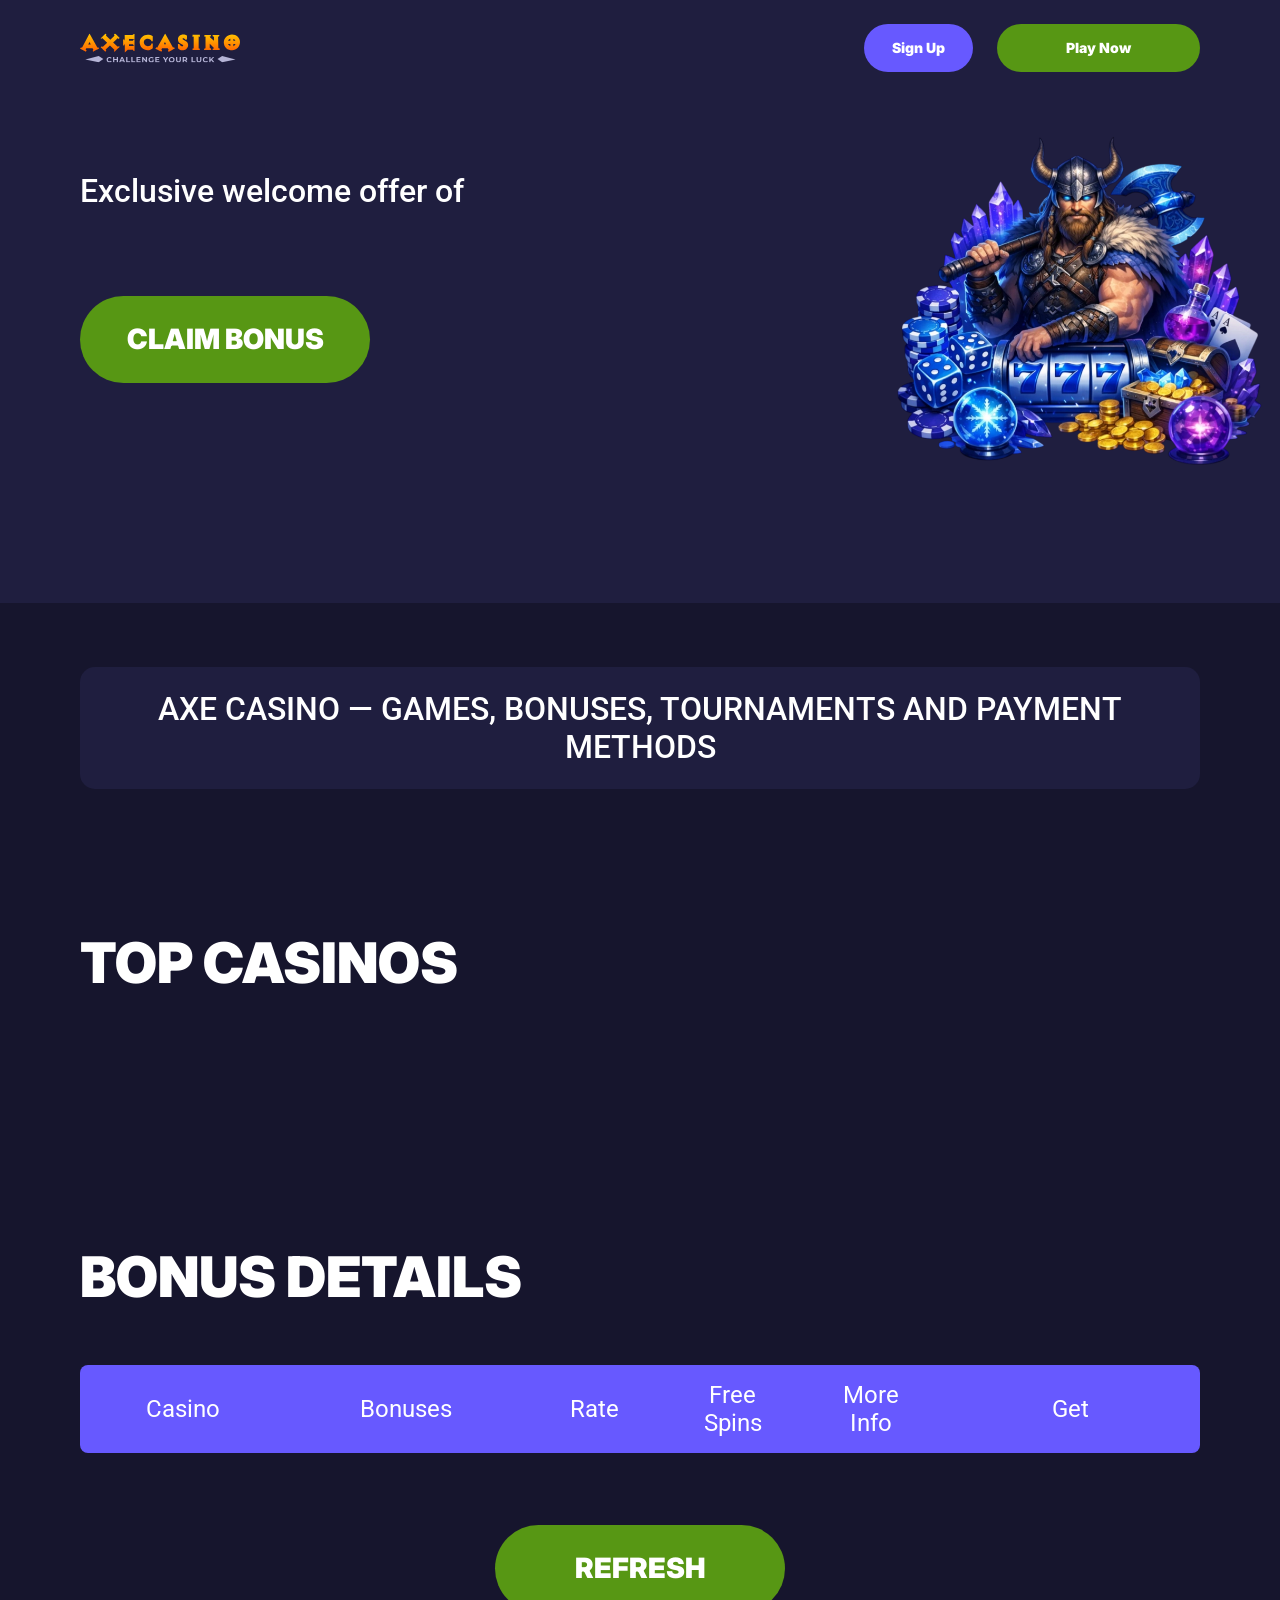
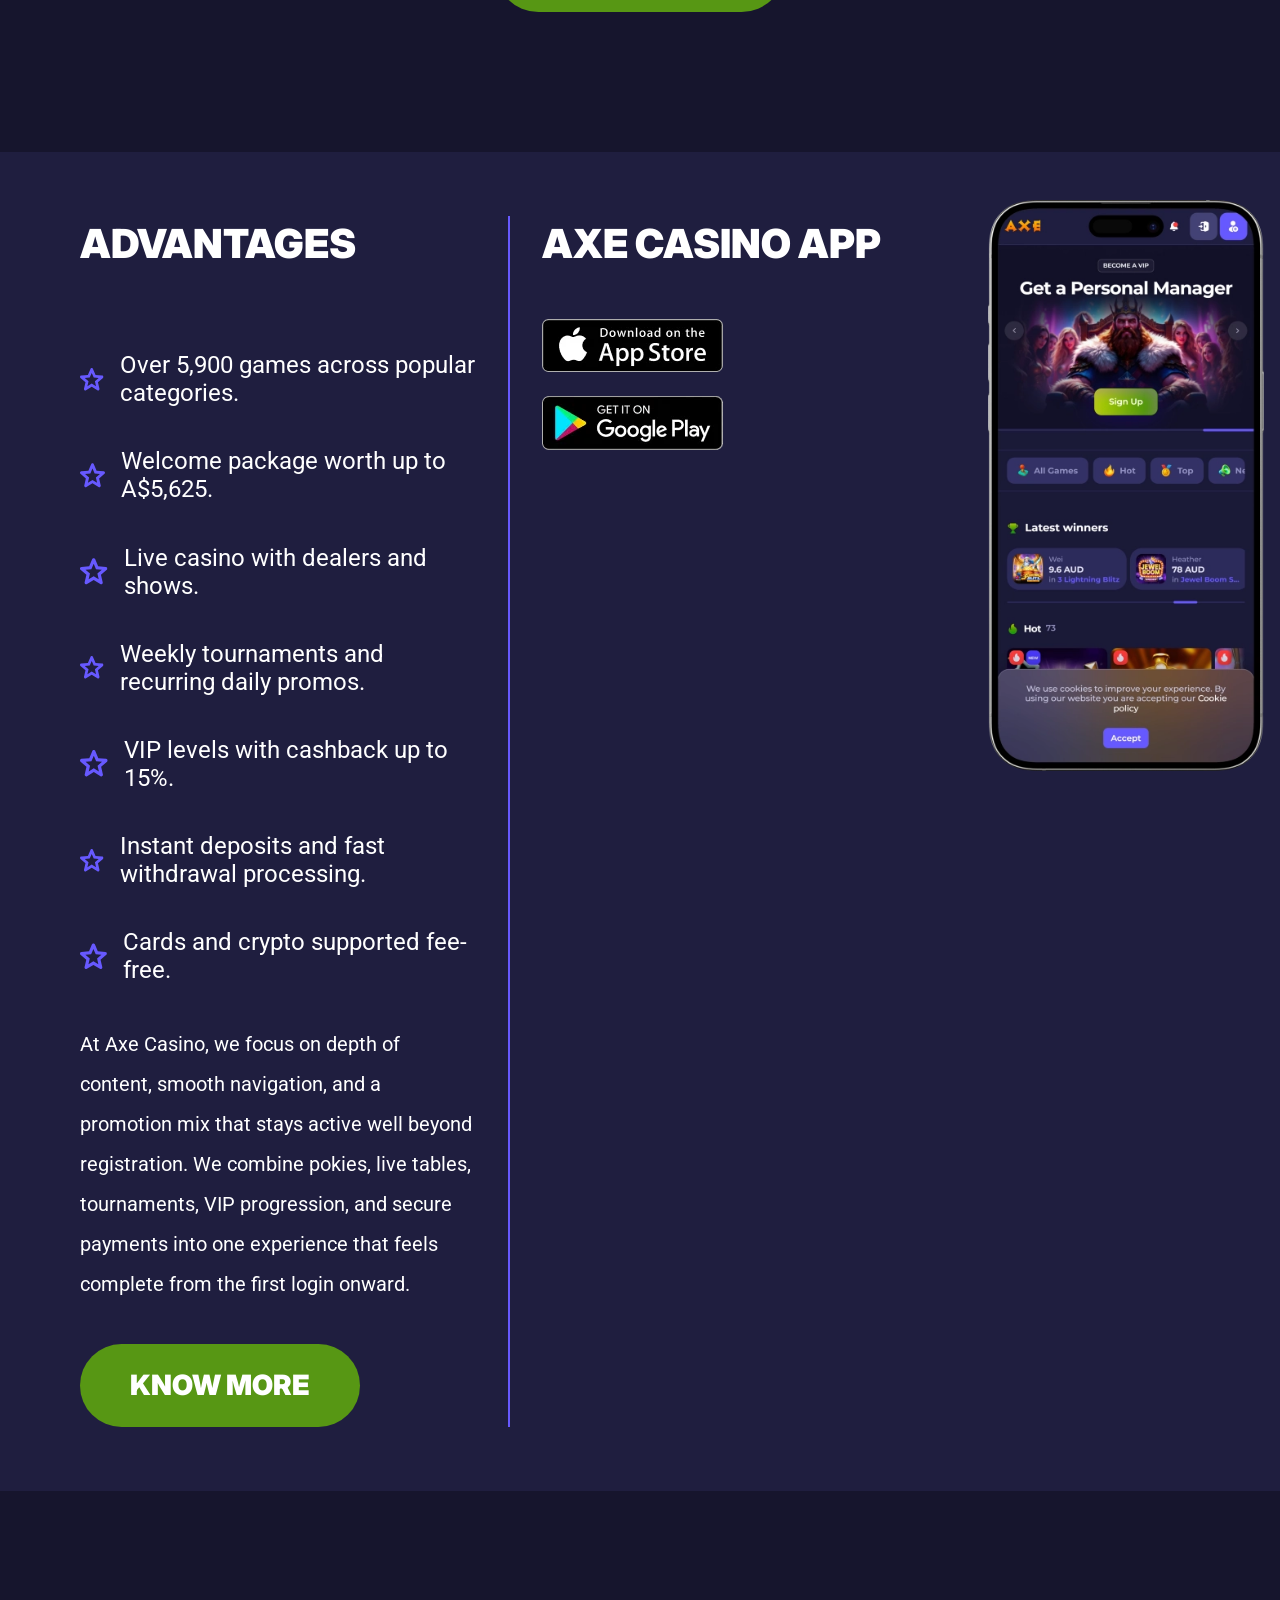
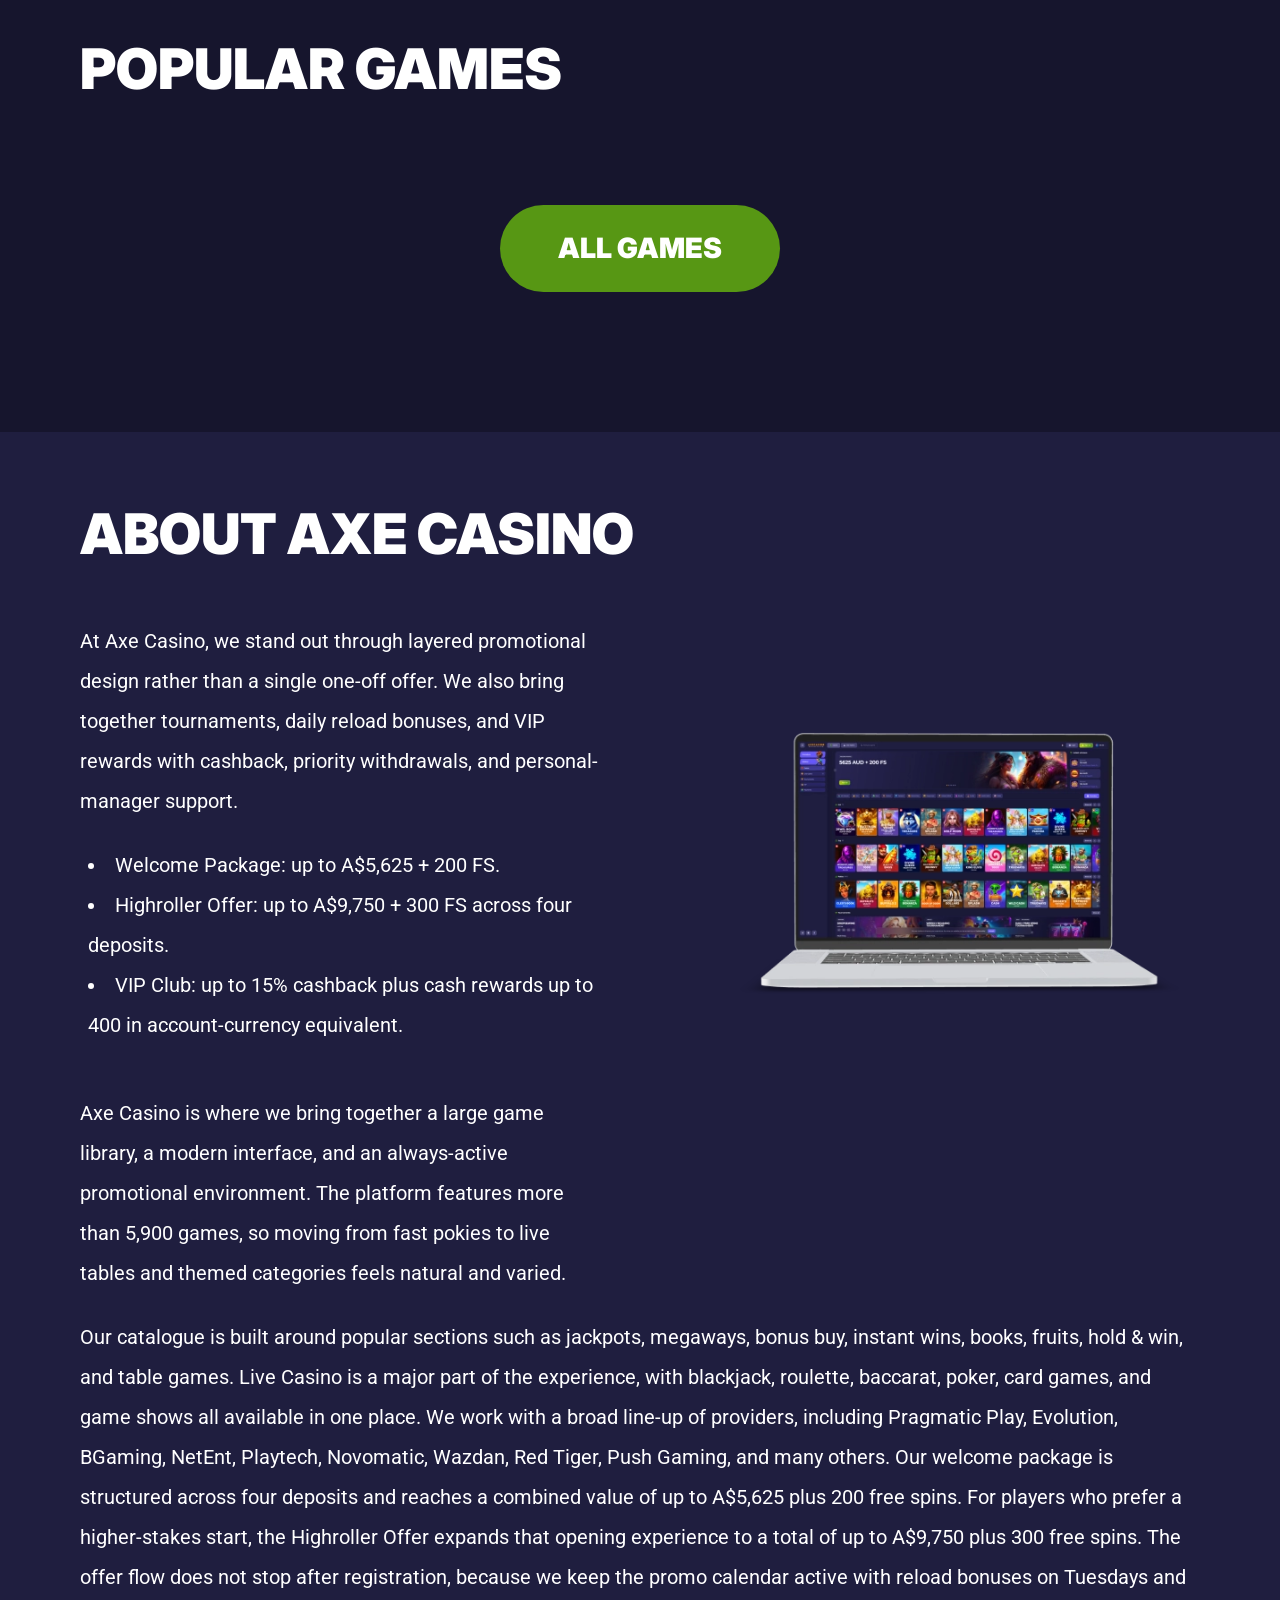
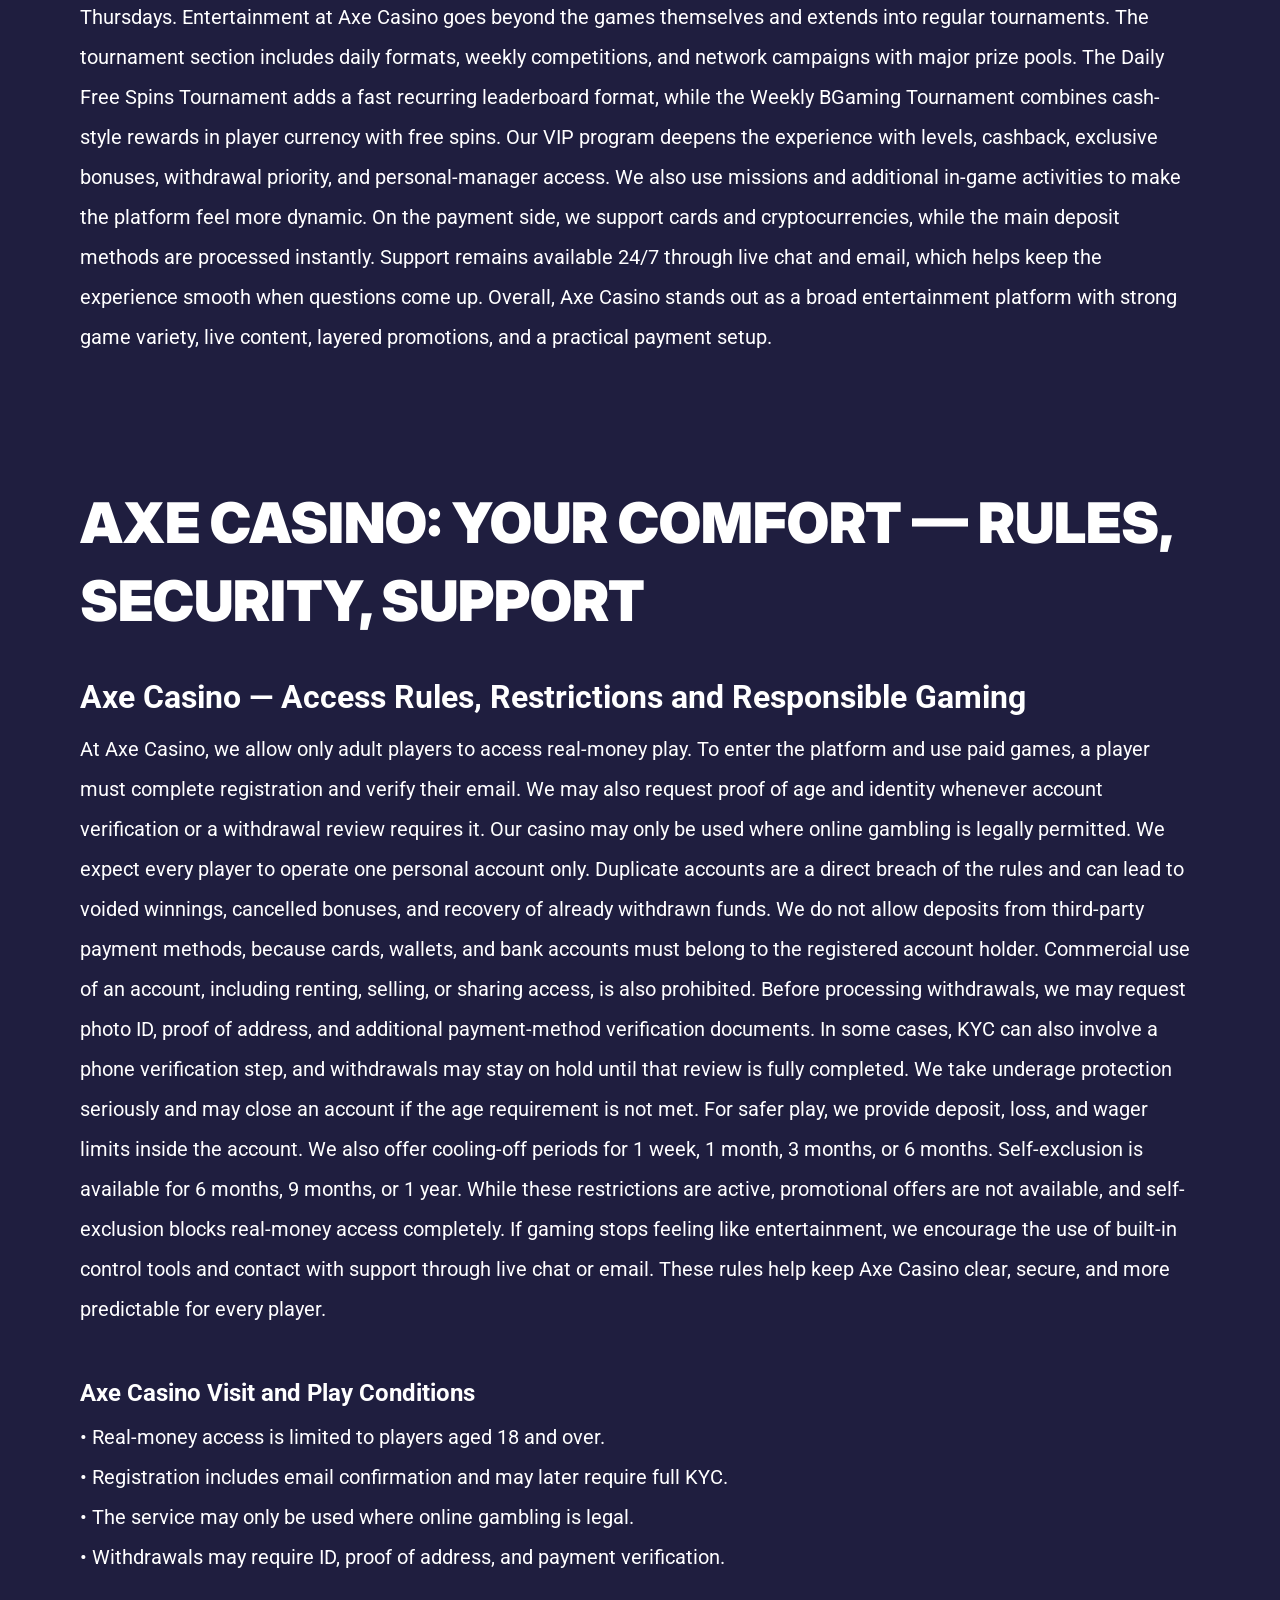
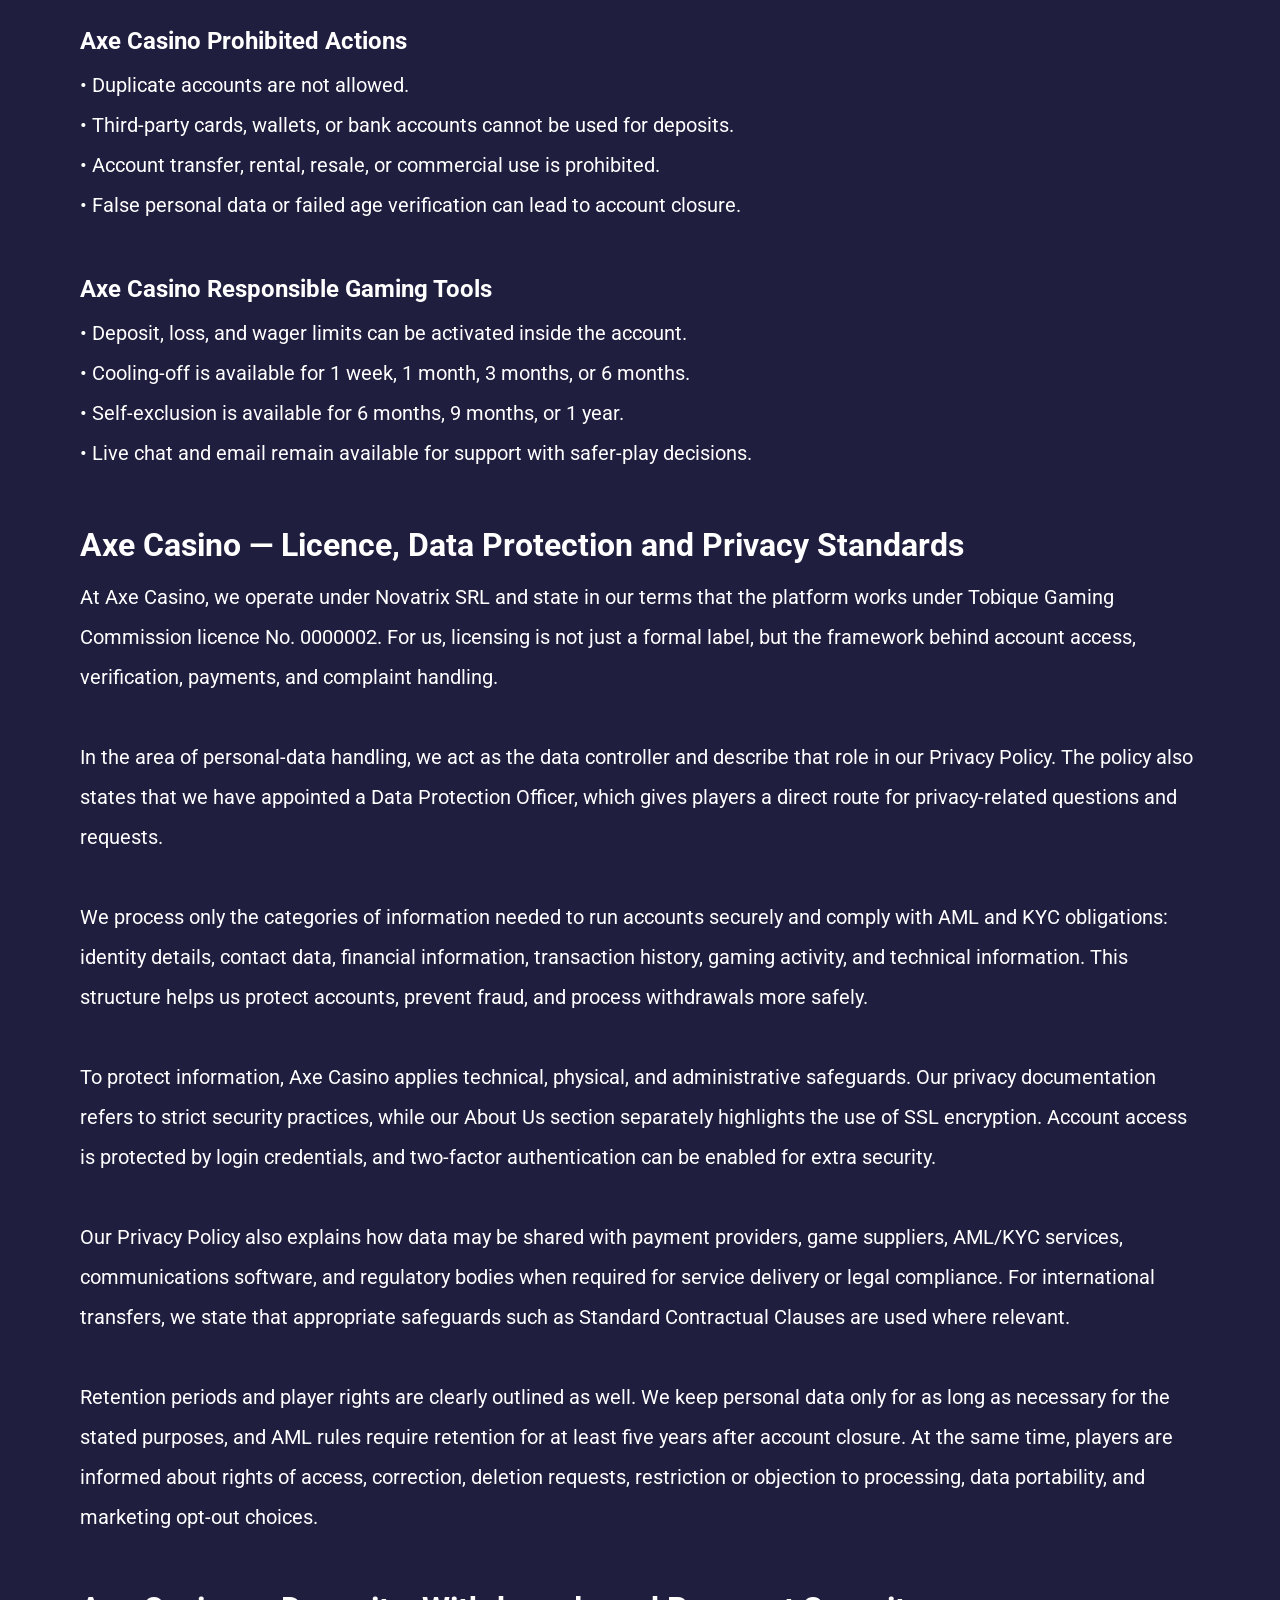
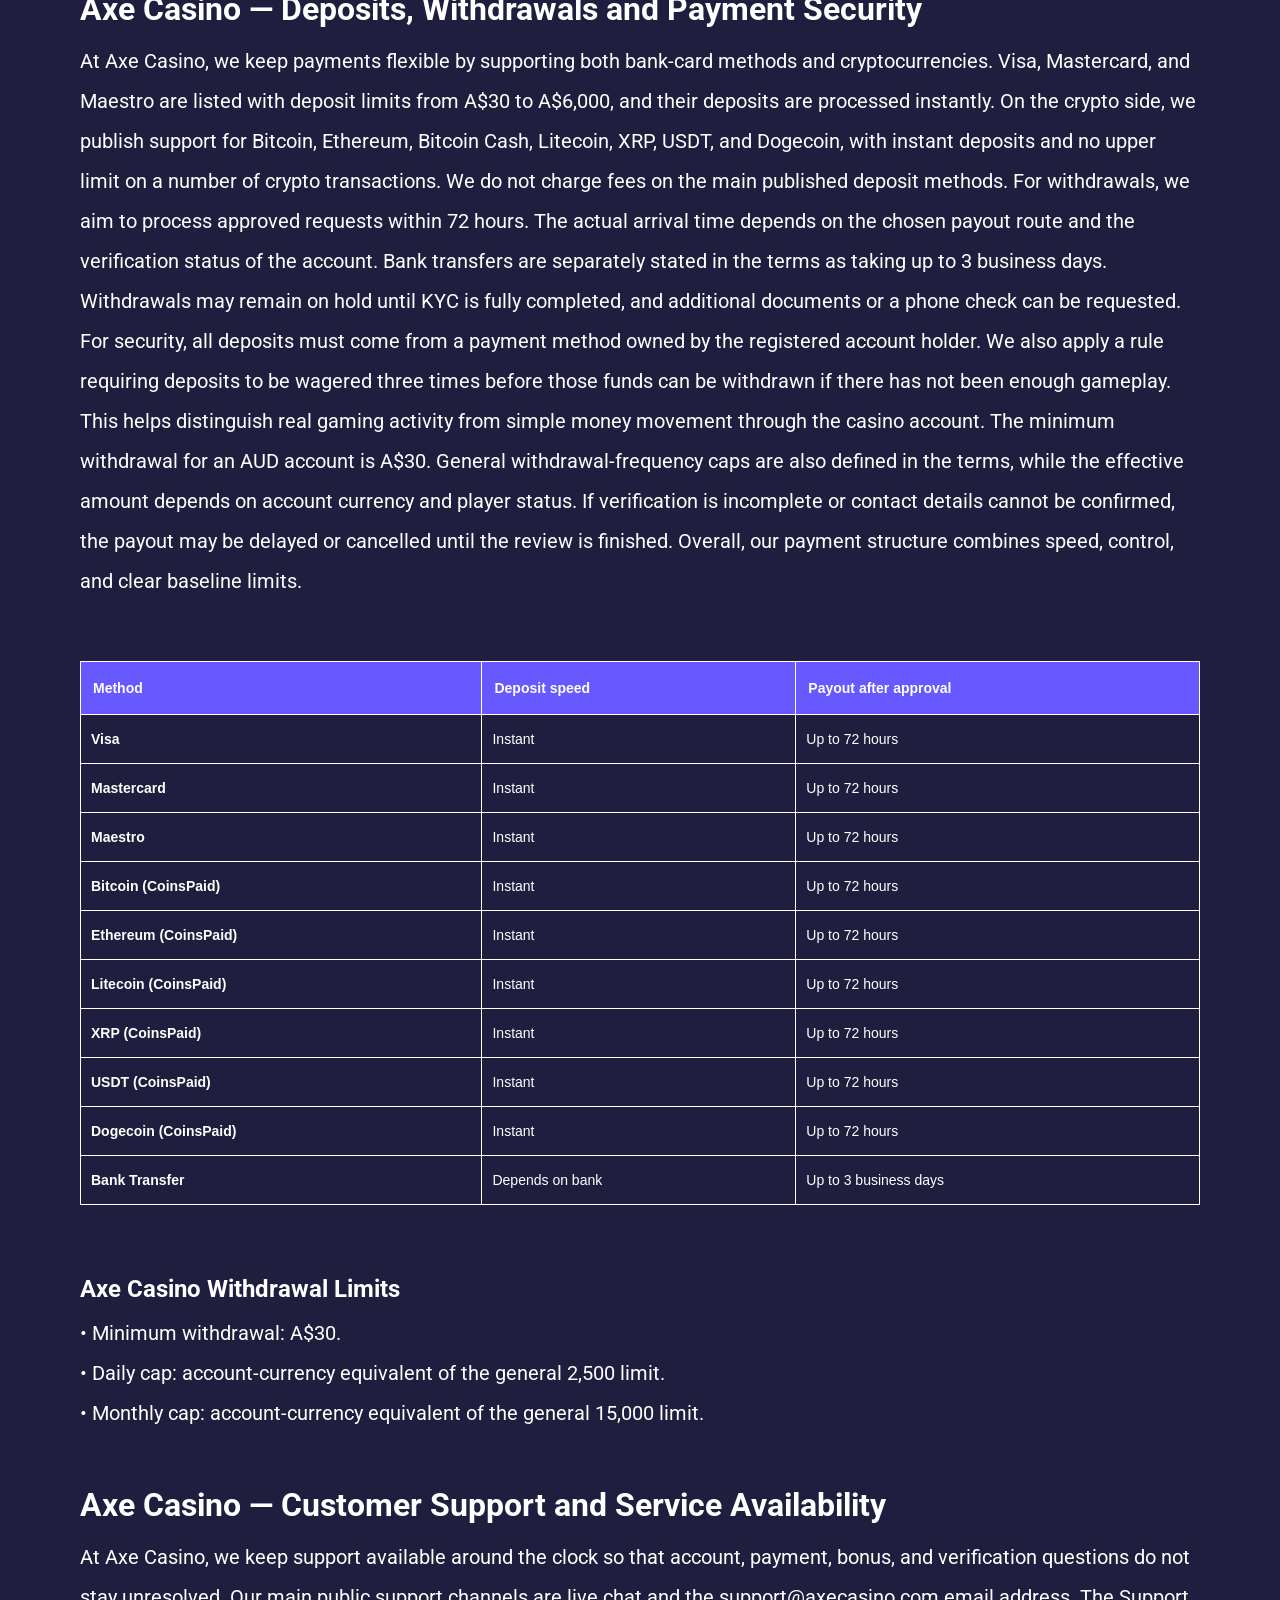
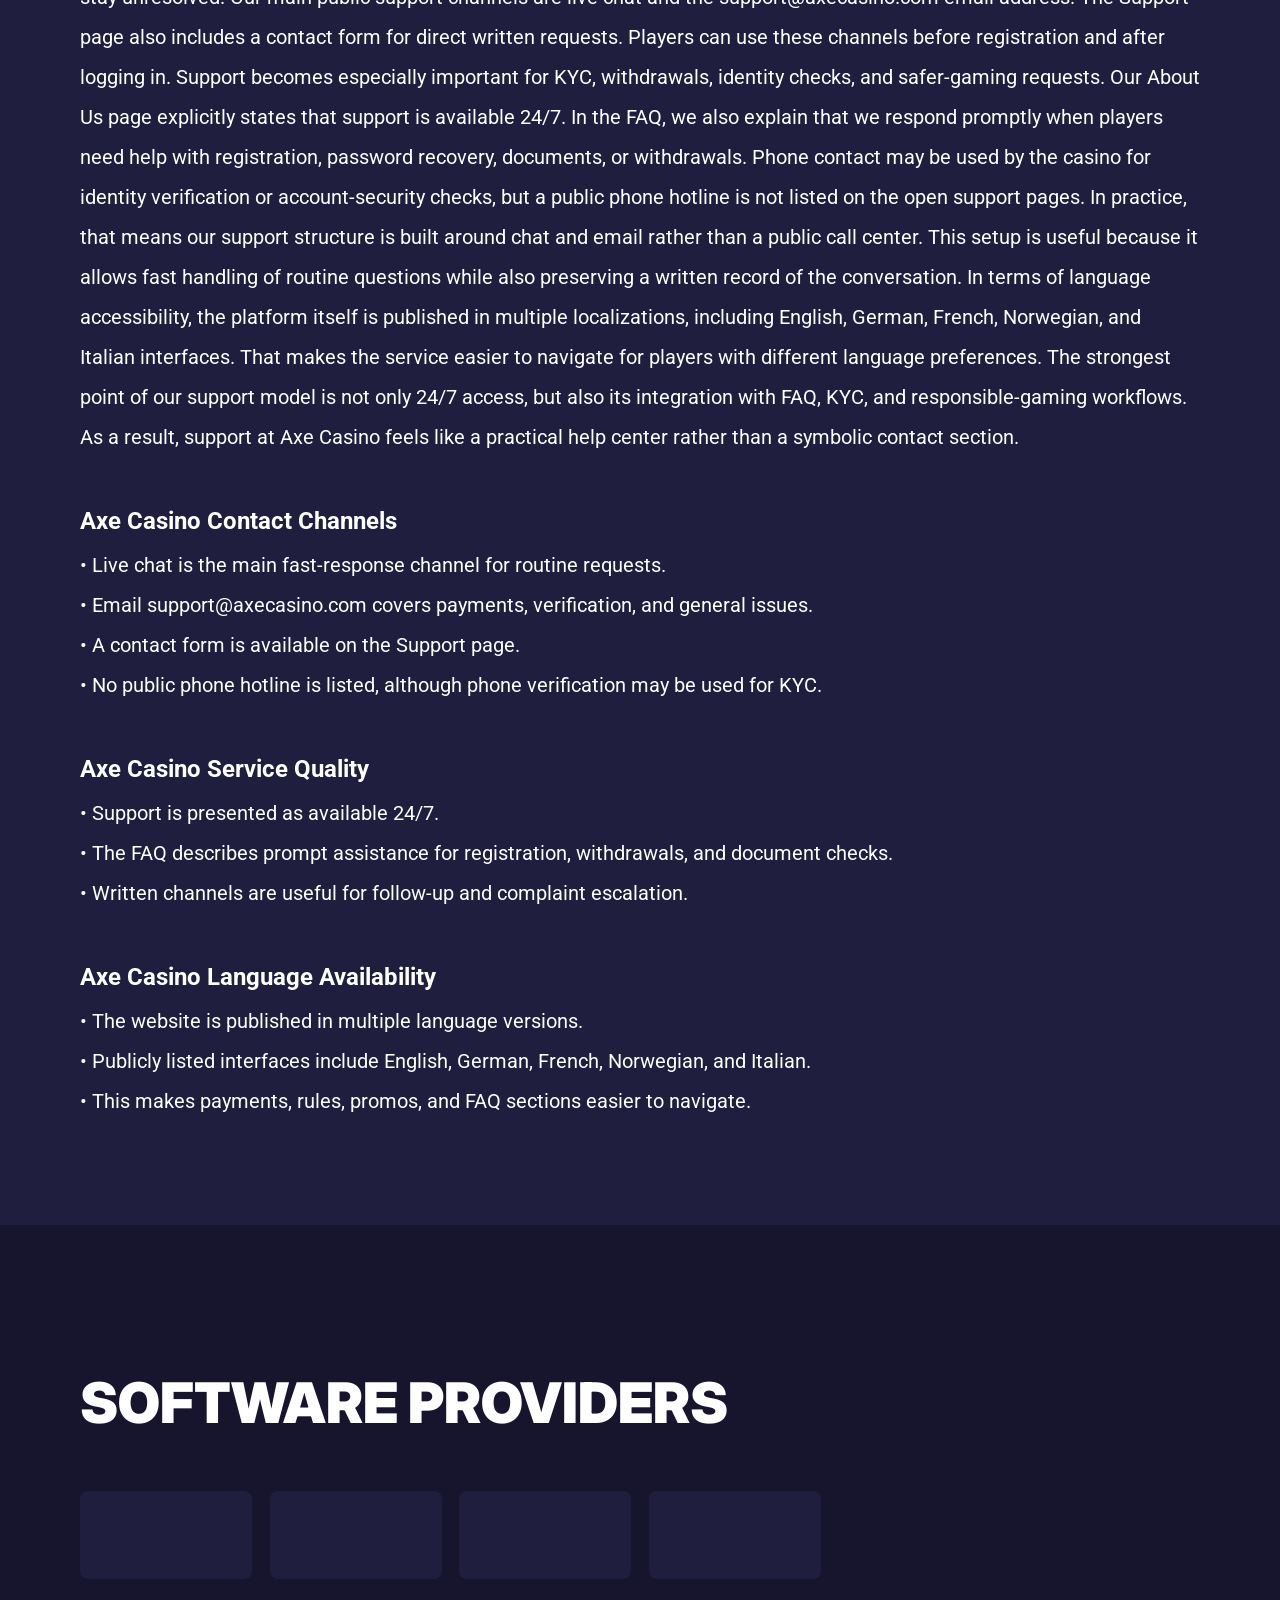
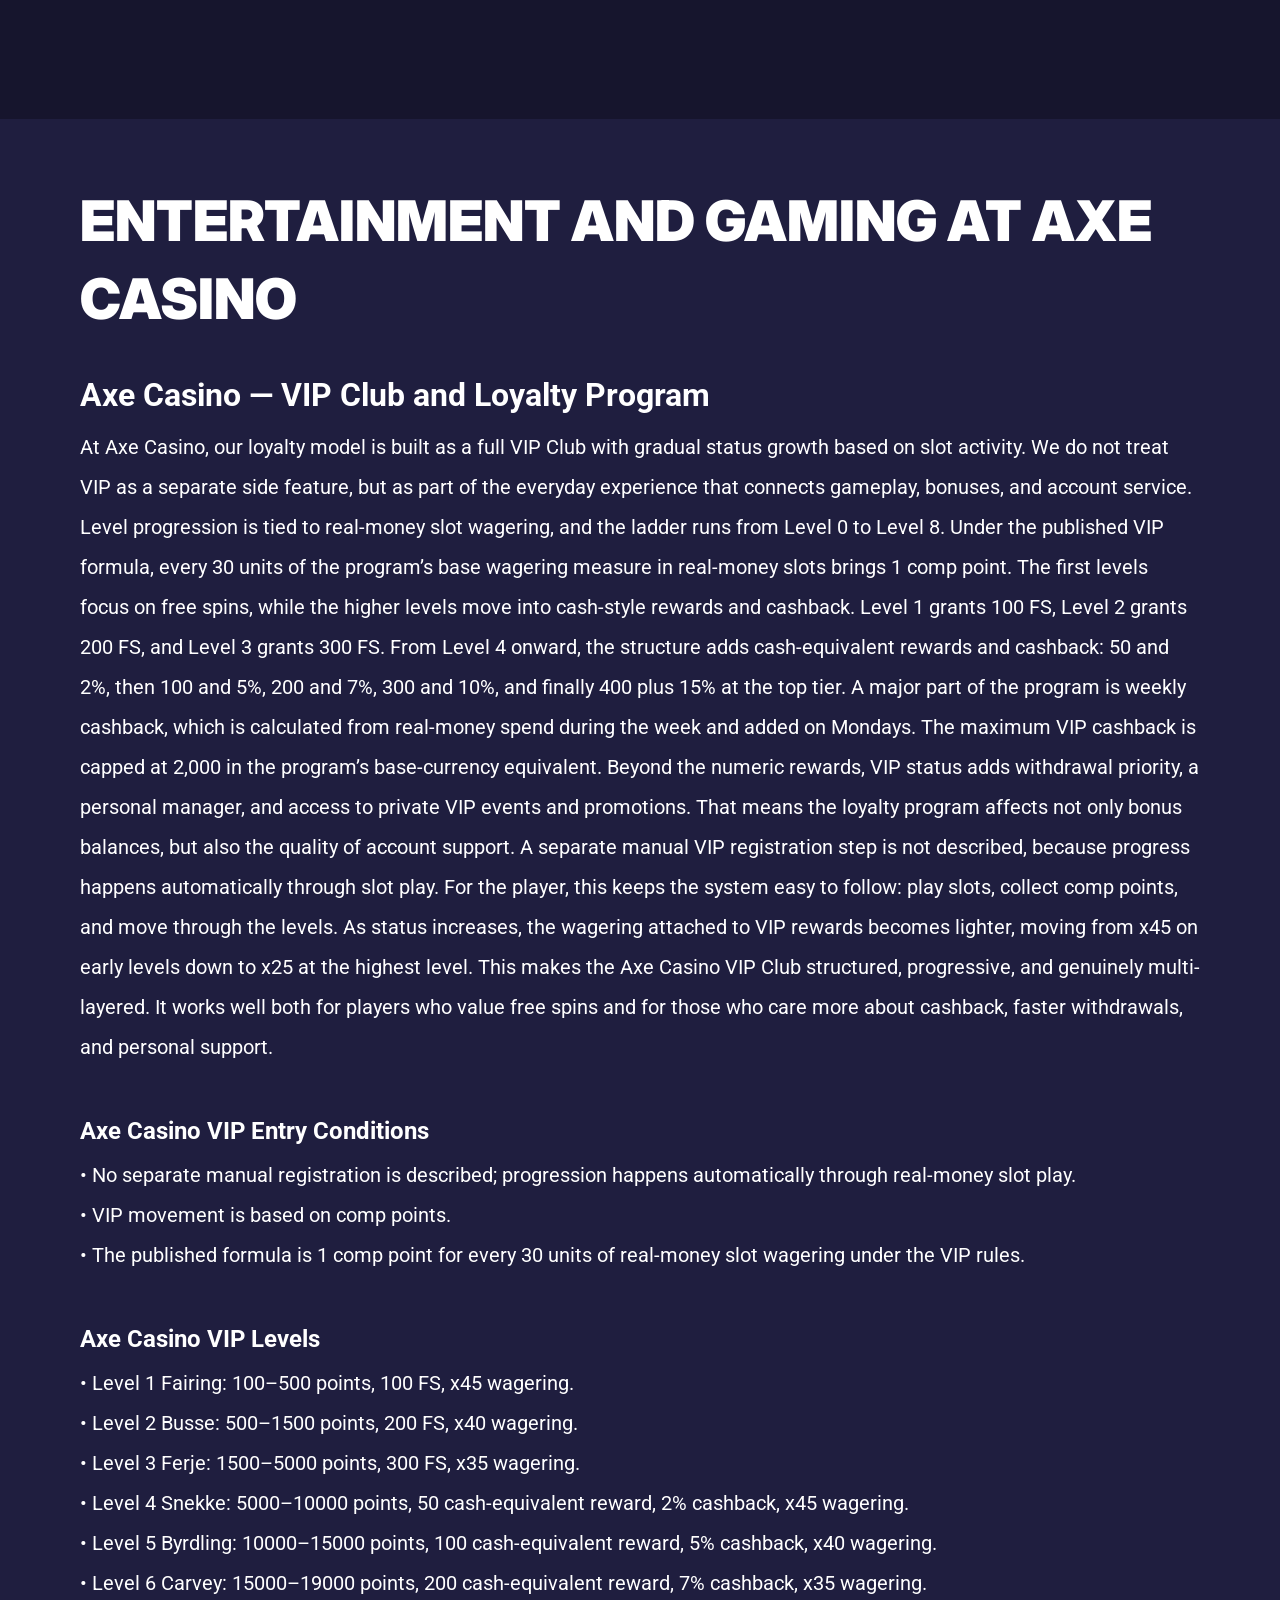
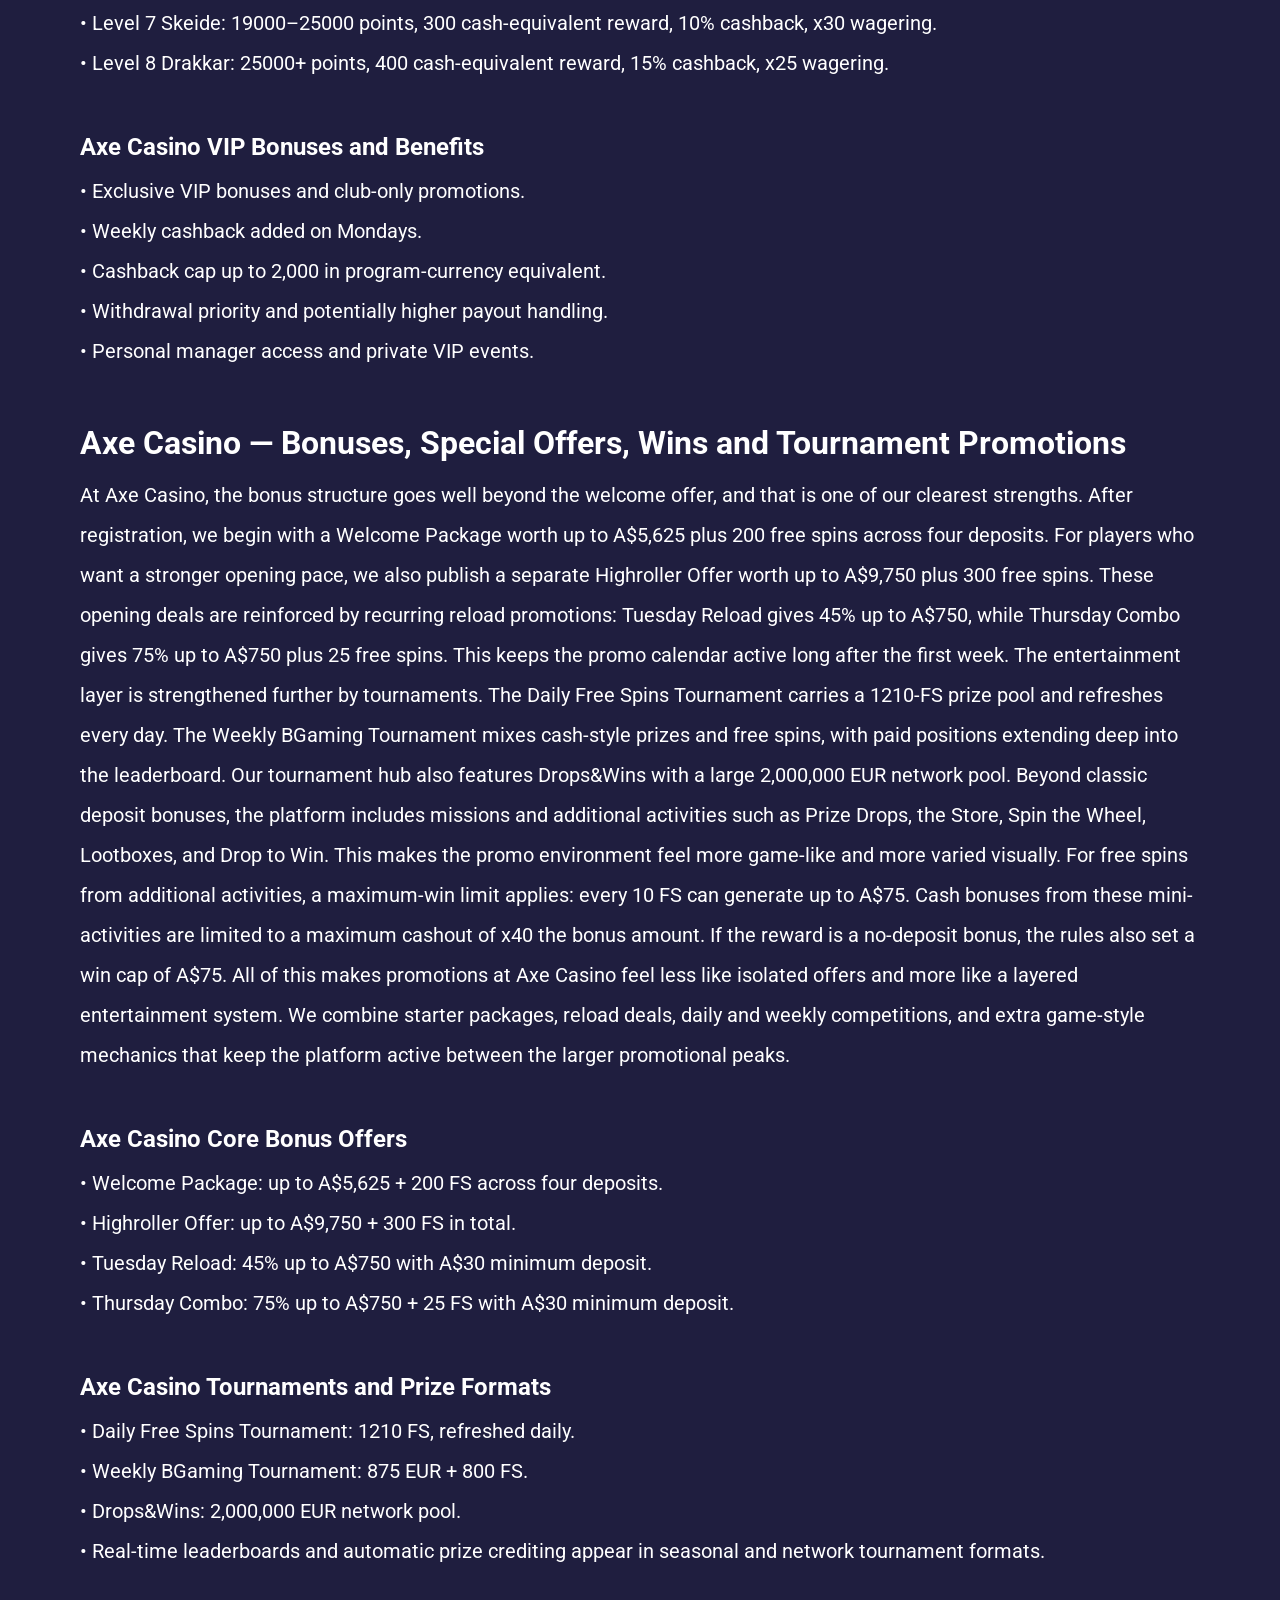
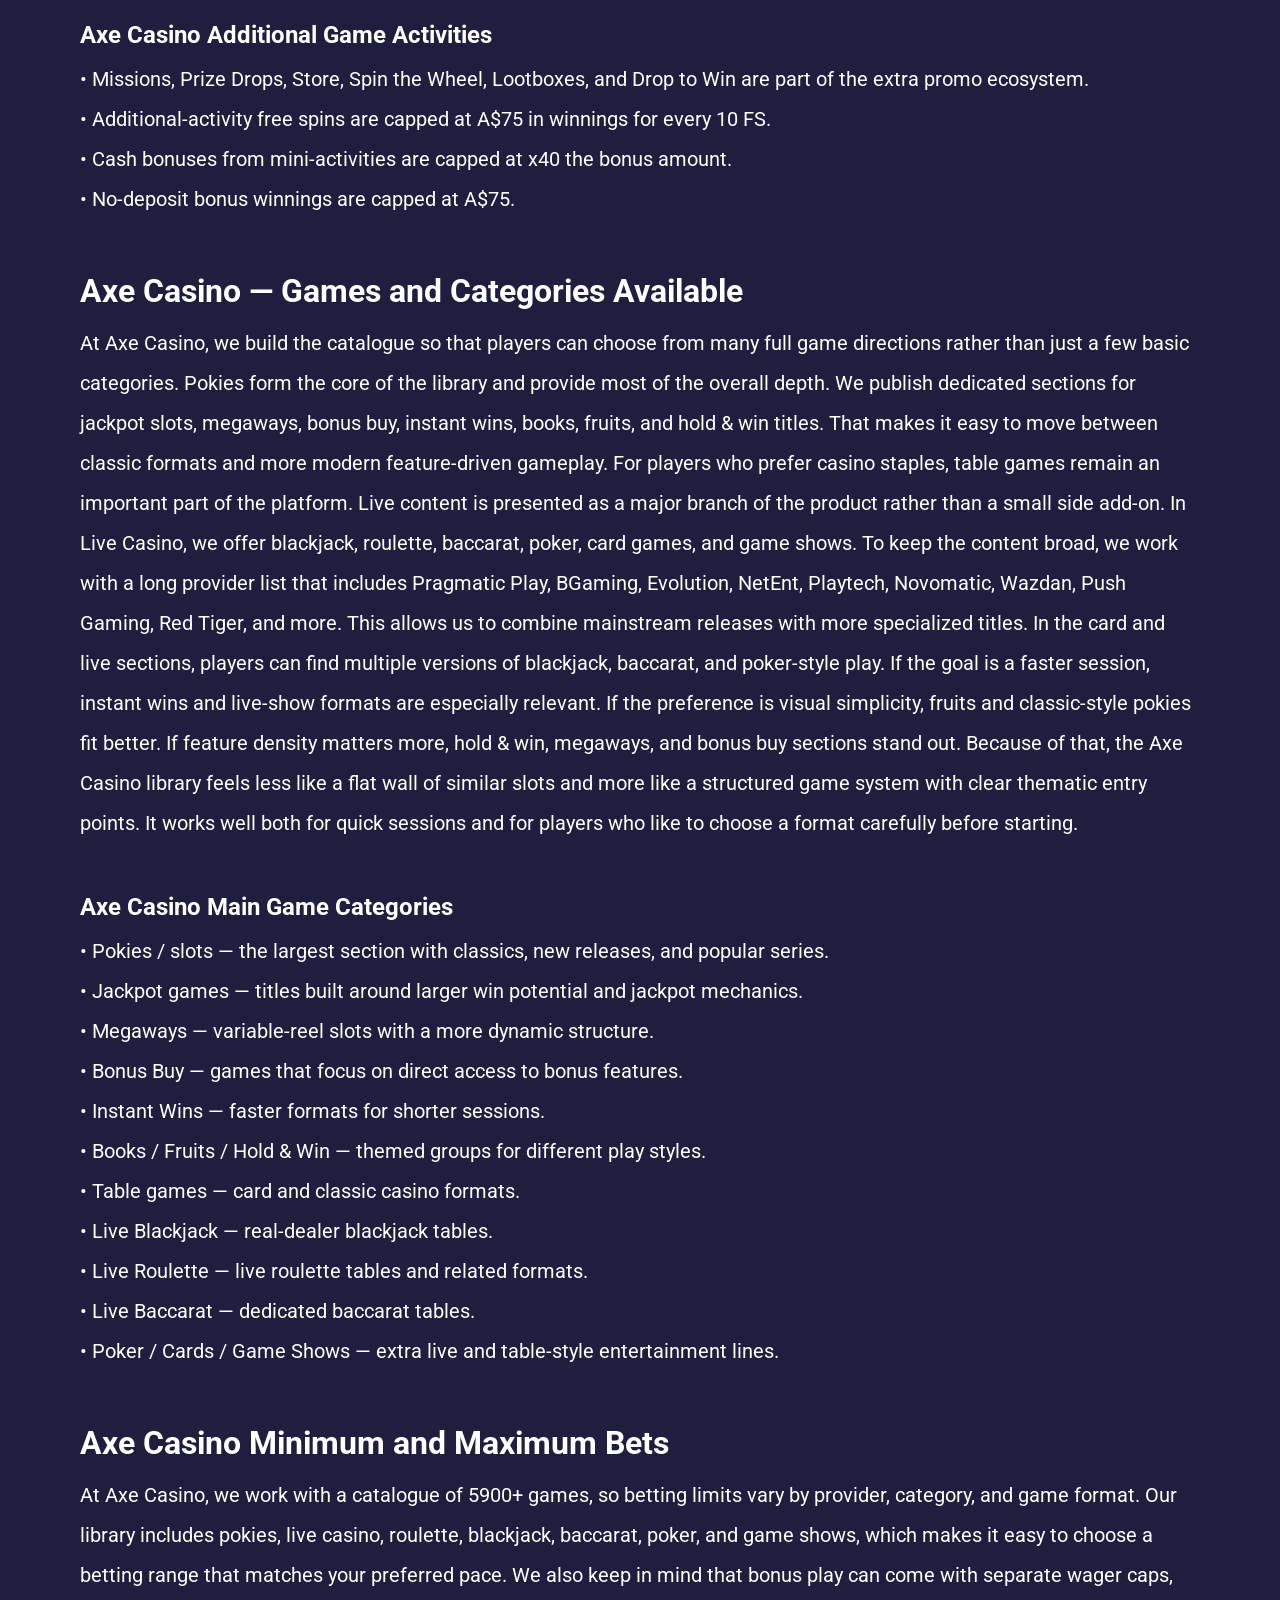
==== commit 42415389: "Site update" ====
--- a/index.html
+++ b/index.html
@@ -31,11 +31,11 @@
     <meta name="theme-color" content="">
     <title>Axe Casino is a modern online casino with a large selection of slots, live games, bonus offers, tournaments, and convenient payment methods. Explore registration, login, payouts, VIP features, and the key highlights of Axe Casino.</title>
     <meta name="description"
-          content="Paf Casino Sweden erbjuder snabba uttag, satsningsfria bonusar, ett brett urval av spel, säkra insättningar och uttag. Spela med komfort och säkerhet och glöm inte att hämta din bonus!">
+          content="Axe Casino is an online casino with 5,900+ games, live casino, bonuses, tournaments, and a VIP program. Slots, fast payments, and 18+ gaming.">
     <link rel="canonical" href="https://axecasino-online.com">
     <meta property="og:title" content="Axe Casino is a modern online casino with a large selection of slots, live games, bonus offers, tournaments, and convenient payment methods. Explore registration, login, payouts, VIP features, and the key highlights of Axe Casino.">
     <meta property="og:description"
-          content="Paf Casino Sweden erbjuder snabba uttag, satsningsfria bonusar, ett brett urval av spel, säkra insättningar och uttag. Spela med komfort och säkerhet och glöm inte att hämta din bonus!">
+          content="Axe Casino is an online casino with 5,900+ games, live casino, bonuses, tournaments, and a VIP program. Slots, fast payments, and 18+ gaming.">
     <meta property="og:url" content="https://axecasino-online.com">
     <meta property="og:site_name" content="Axe Casino is a modern online casino with a large selection of slots, live games, bonus offers, tournaments, and convenient payment methods. Explore registration, login, payouts, VIP features, and the key highlights of Axe Casino.">
     <meta property="og:locale" content="en-AU">
@@ -47,7 +47,7 @@
     <meta name="twitter:site" content="axecasino-online.com">
     <meta name="twitter:title" content="Axe Casino is a modern online casino with a large selection of slots, live games, bonus offers, tournaments, and convenient payment methods. Explore registration, login, payouts, VIP features, and the key highlights of Axe Casino.">
     <meta name="twitter:description"
-          content="Paf Casino Sweden erbjuder snabba uttag, satsningsfria bonusar, ett brett urval av spel, säkra insättningar och uttag. Spela med komfort och säkerhet och glöm inte att hämta din bonus!">
+          content="Axe Casino is an online casino with 5,900+ games, live casino, bonuses, tournaments, and a VIP program. Slots, fast payments, and 18+ gaming.">
     <meta name="twitter:image" content="_assets/images/1774517724-axec.webp">
     <meta name="twitter:image:width" content="1200">
     <meta name="twitter:image:height" content="630">
